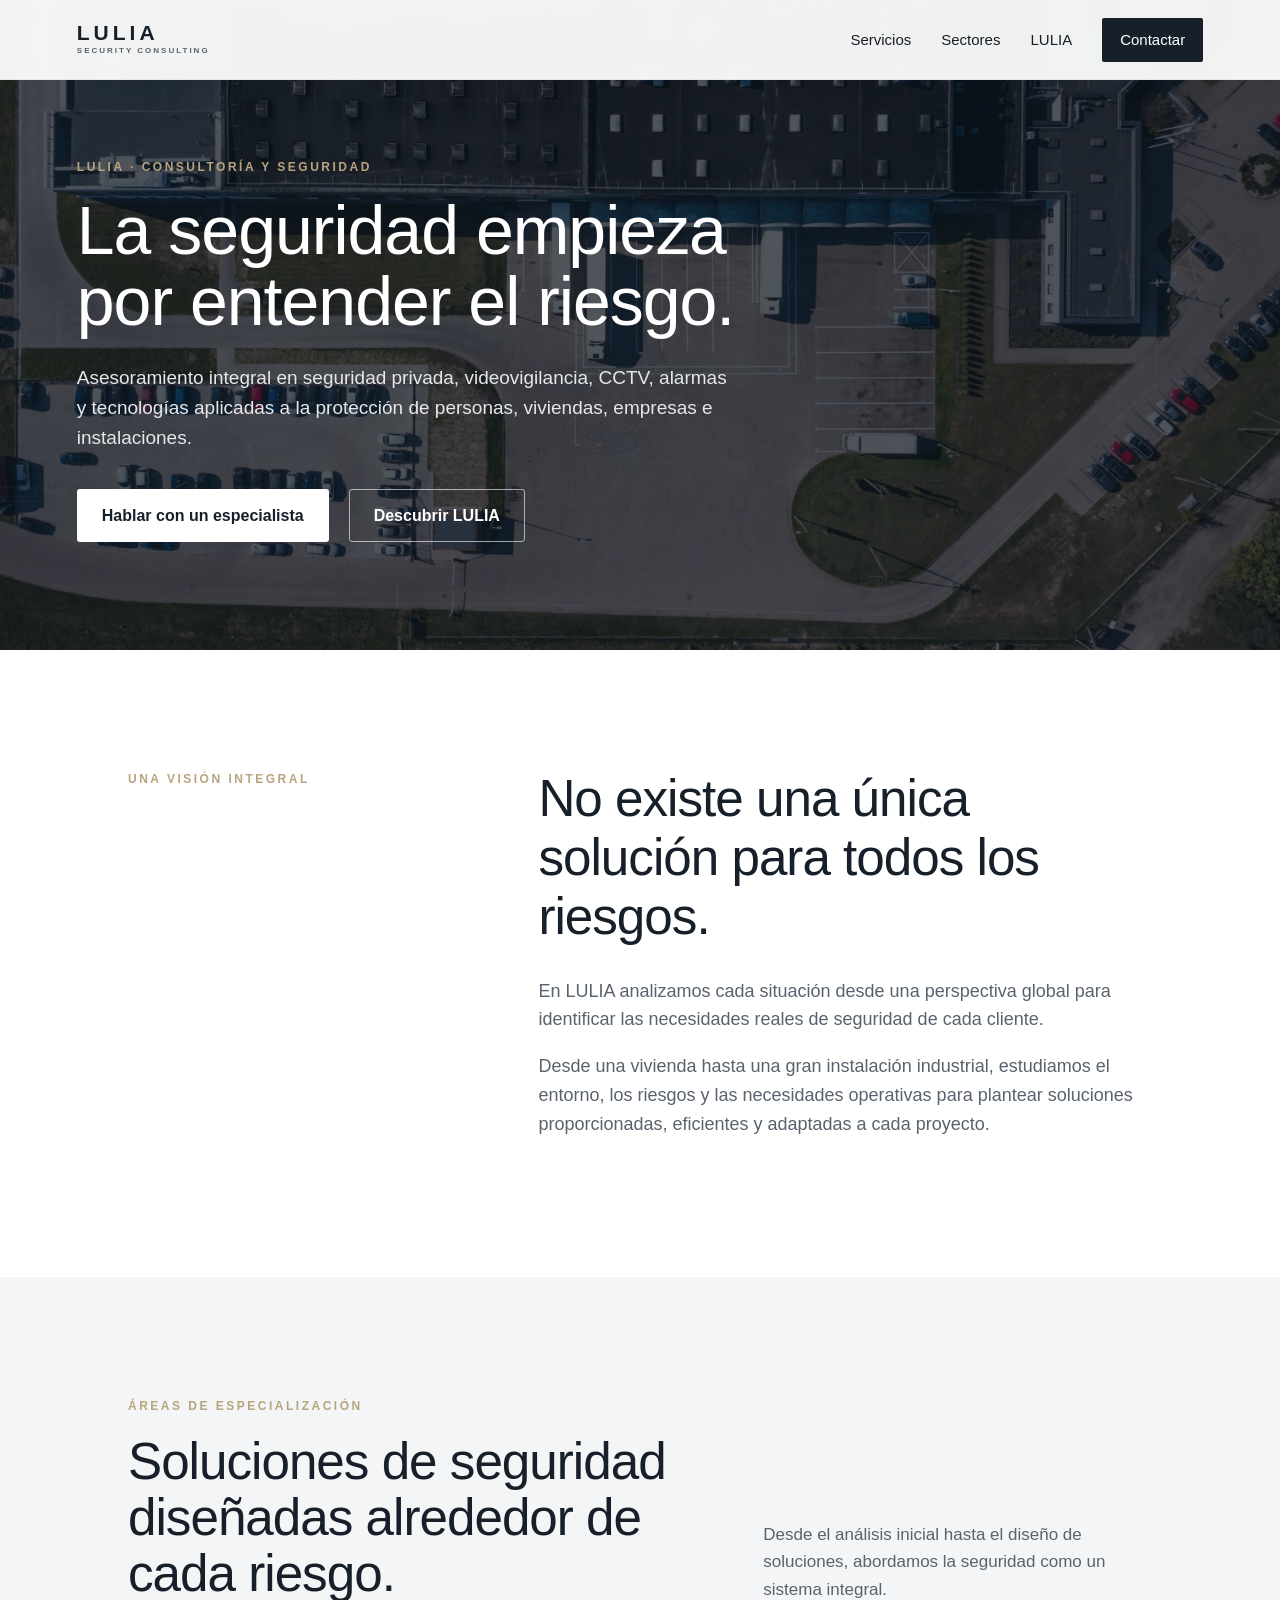
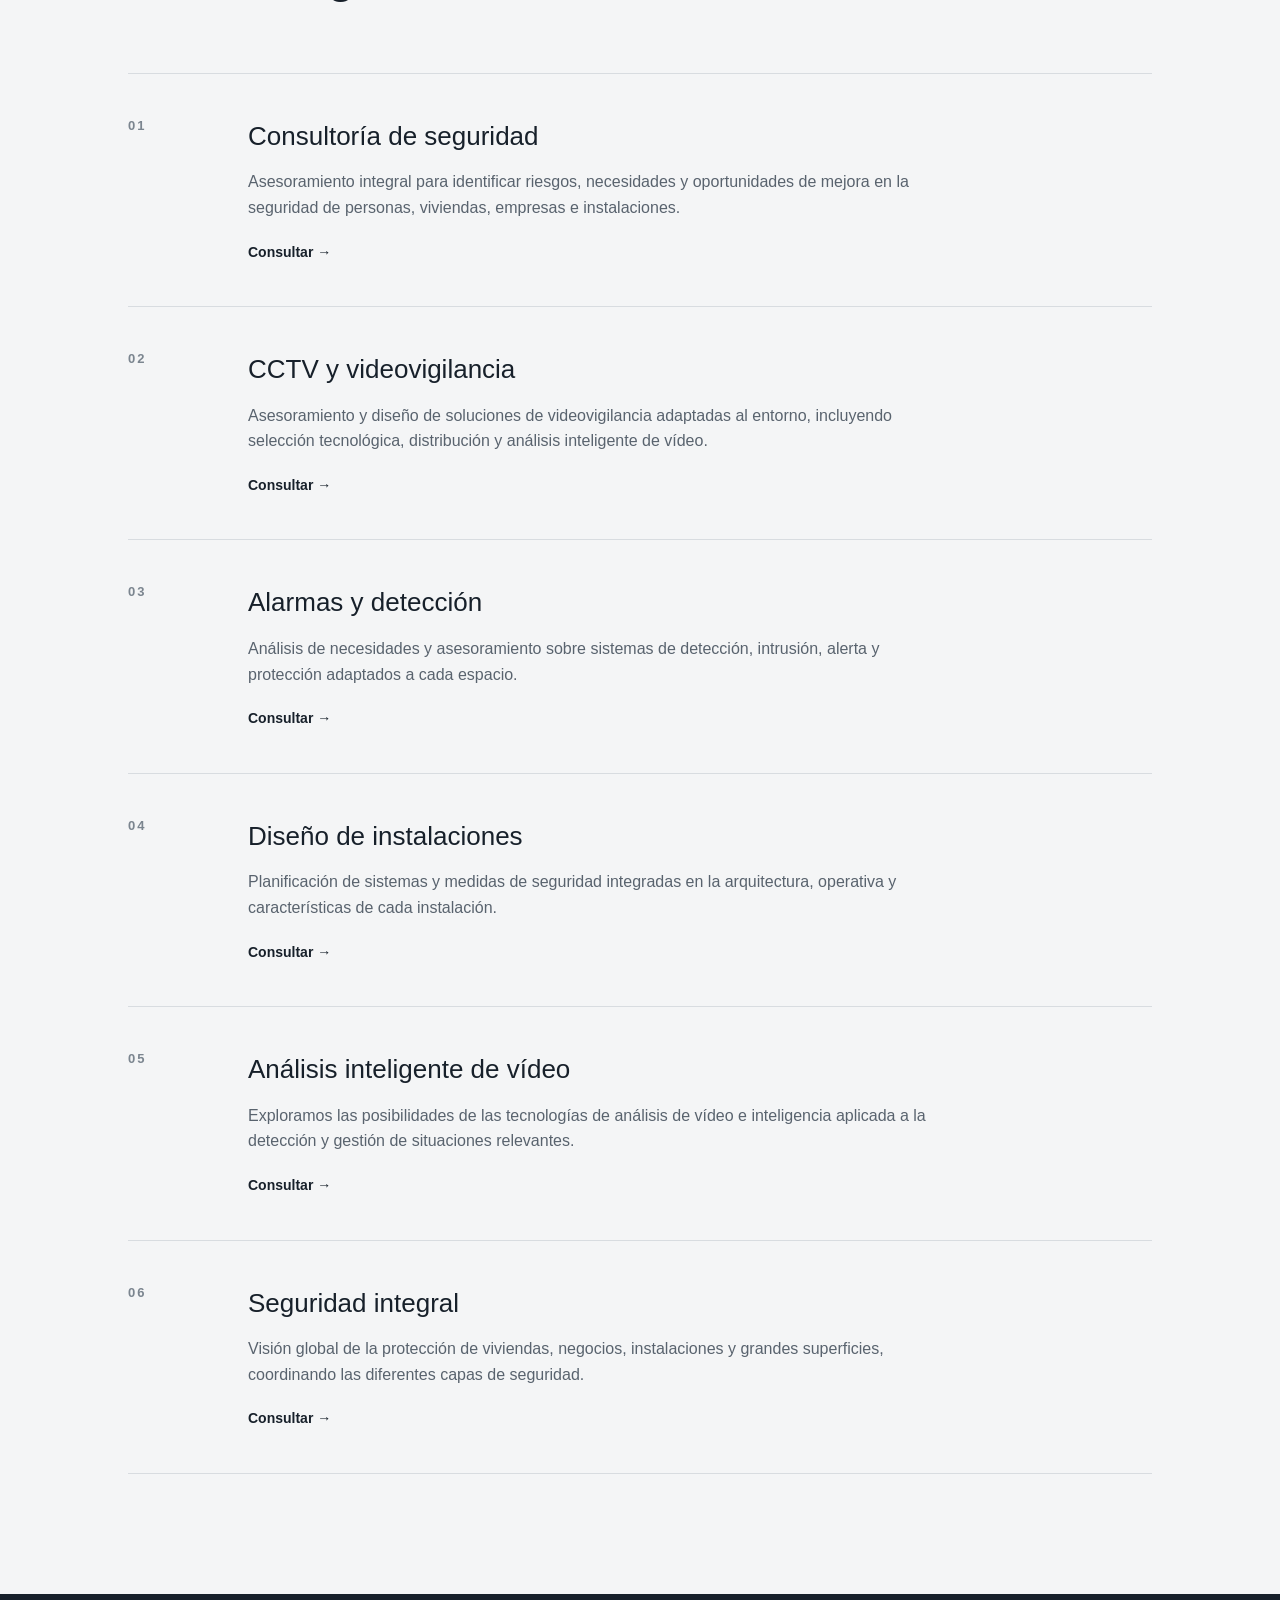
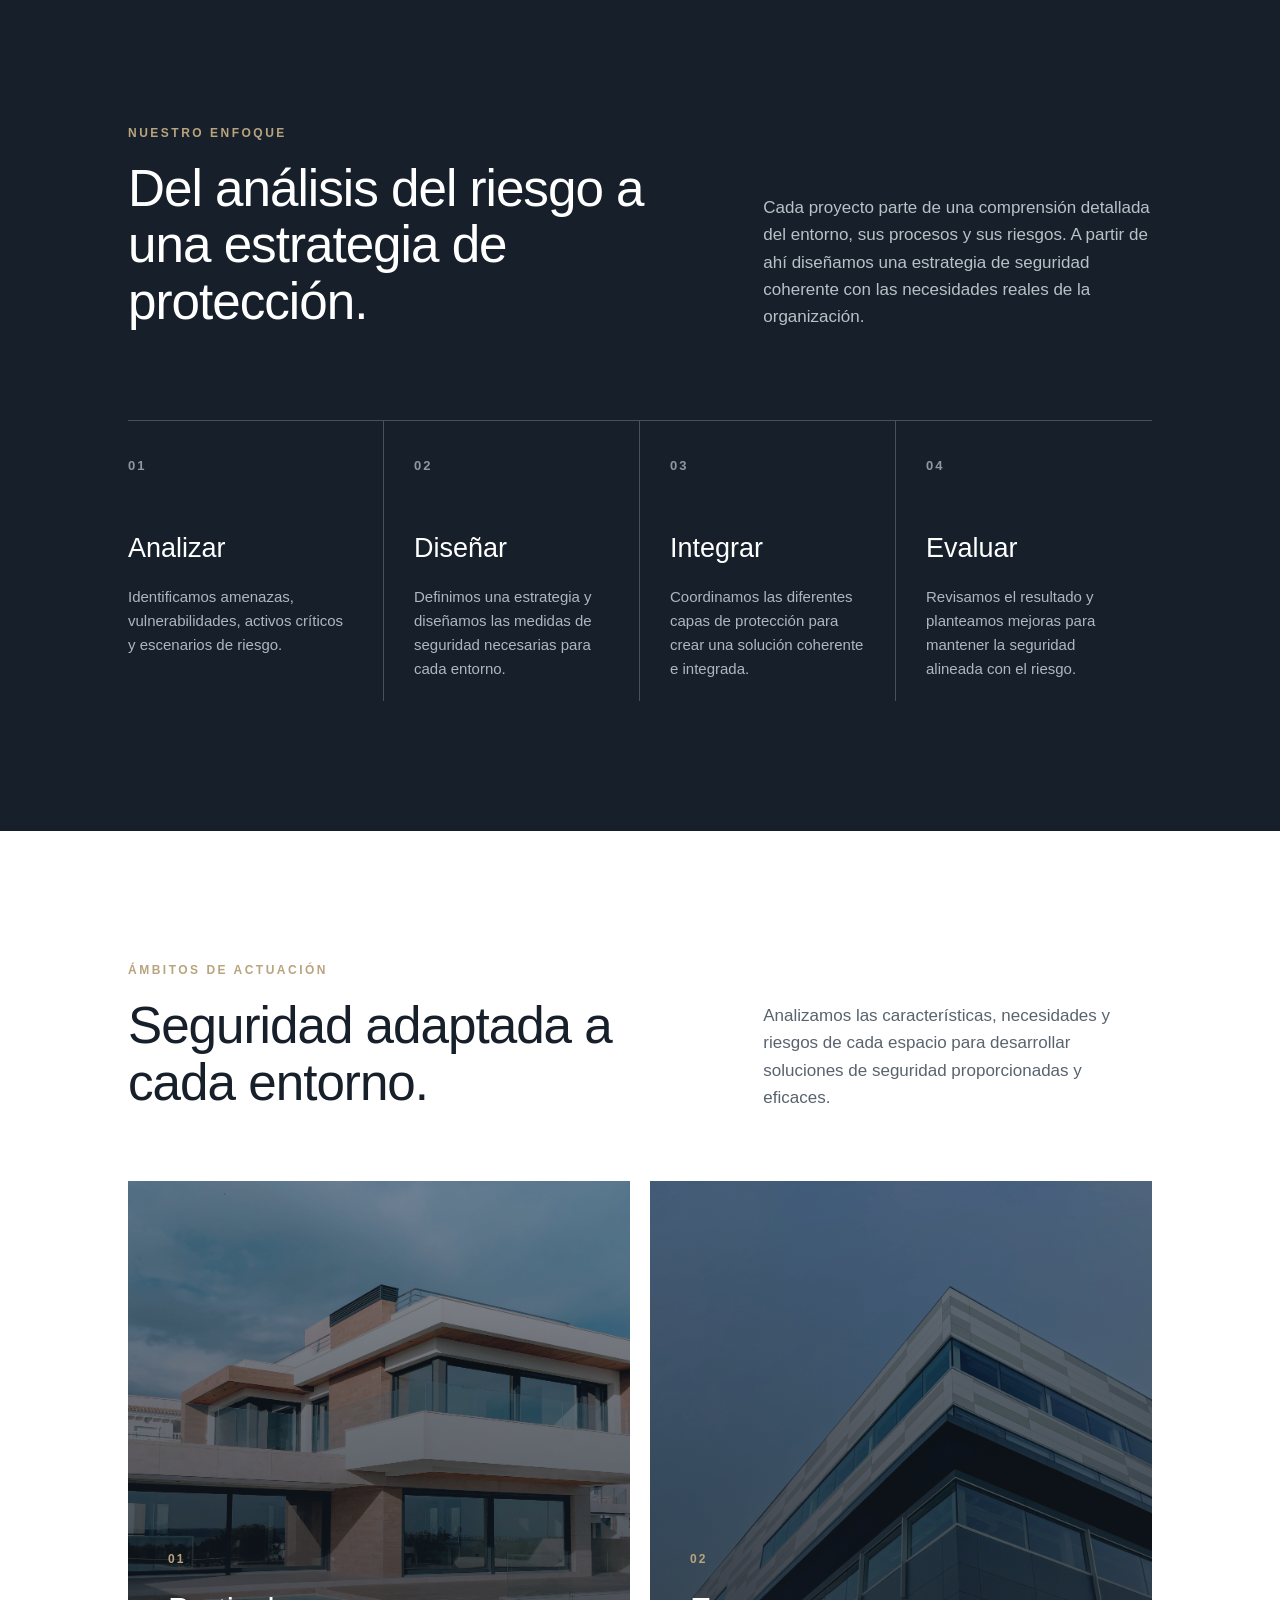
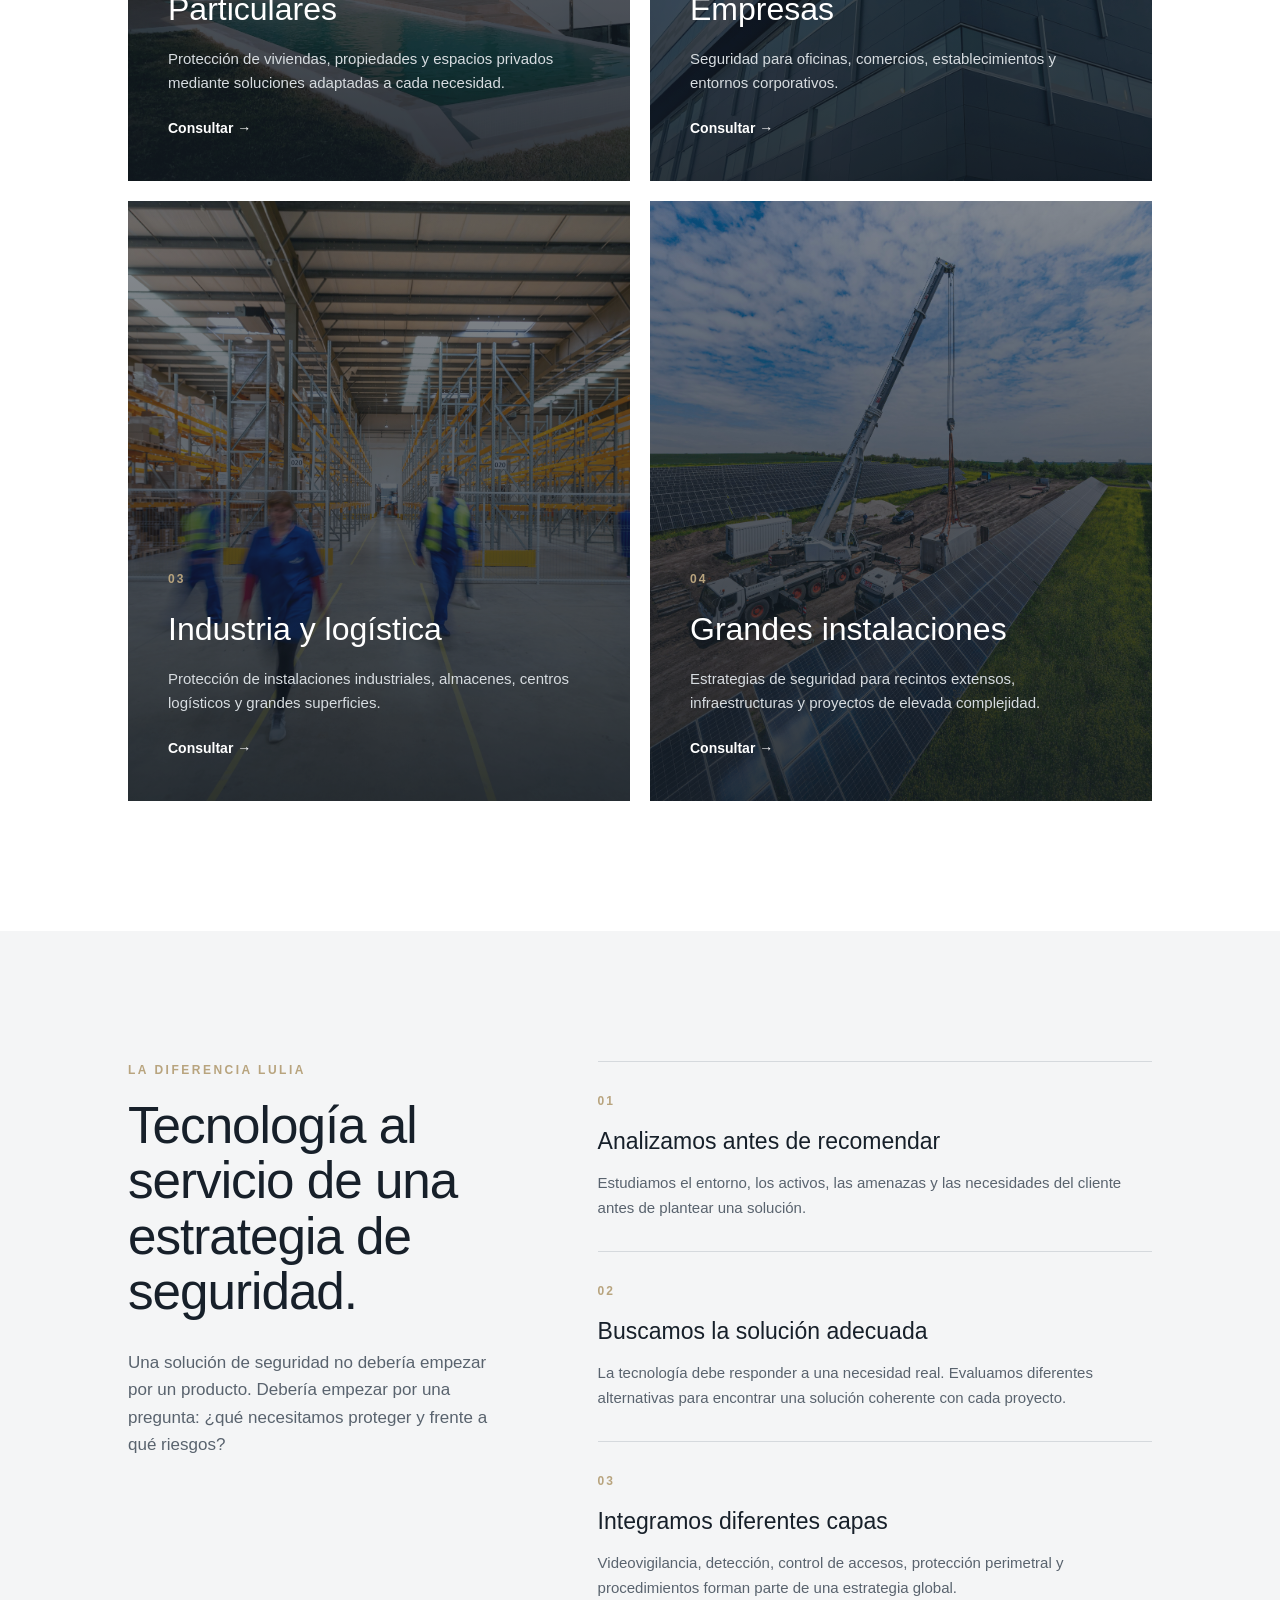
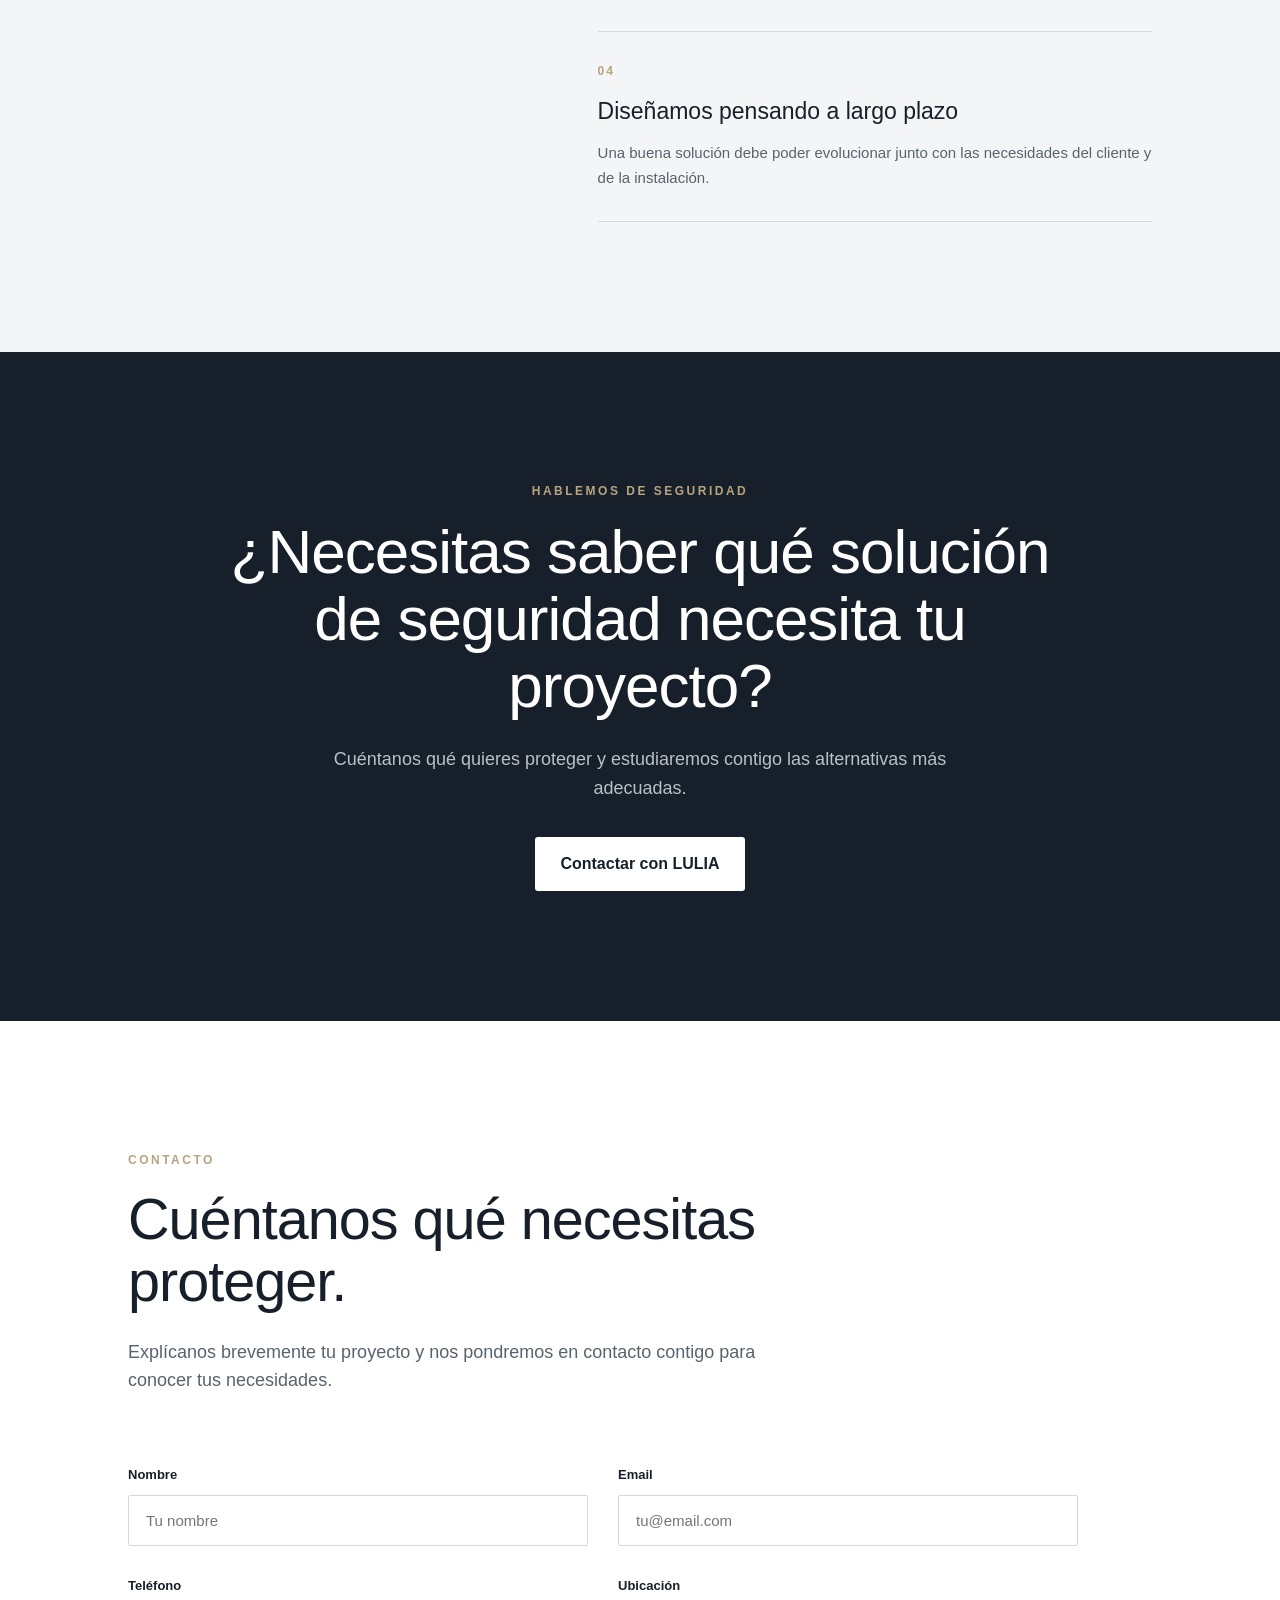
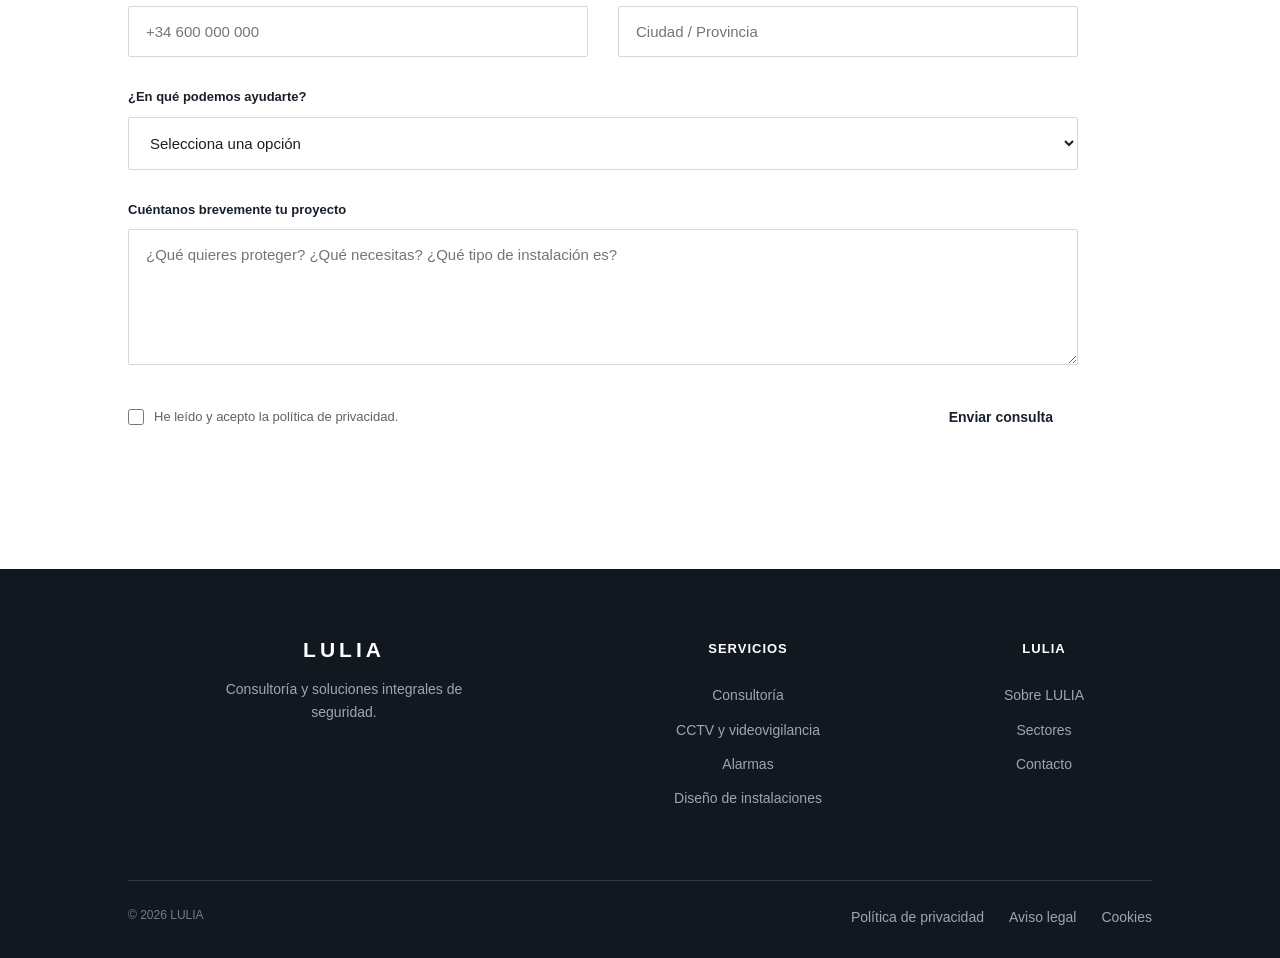
==== index.html @ 317f6140 "Optimizar SEO y añadir sitemap" ====
<!DOCTYPE html>
<html lang="es">
<head>

    <meta charset="UTF-8">

    <meta
        name="viewport"
        content="width=device-width, initial-scale=1.0"
    >

    <!-- SEO principal -->
    <title>LULIA | Consultoría de Seguridad Privada y CCTV</title>

    <meta
        name="description"
        content="LULIA ofrece consultoría de seguridad privada y diseño de soluciones de protección para particulares, empresas e instalaciones. CCTV, videovigilancia, alarmas, análisis inteligente de vídeo y seguridad integral."
    >

    <meta
        name="author"
        content="LULIA Security Consulting"
    >

    <meta
        name="robots"
        content="index, follow"
    >

    <meta
        name="language"
        content="Spanish"
    >

    <!-- Canonical -->
    <link
    rel="canonical"
    href="https://lulia-web.rubenefep.workers.dev/"
>

    <!-- Favicon -->
    <link
        rel="icon"
        type="image/png"
        href="images/favicon.png"
    >

    <!-- Open Graph -->
    <meta
        property="og:type"
        content="website"
    >

    <meta
        property="og:title"
        content="LULIA | Consultoría de Seguridad Privada"
    >

    <meta
        property="og:description"
        content="Consultoría y soluciones integrales de seguridad privada, CCTV, videovigilancia, alarmas y análisis inteligente de vídeo."
    >

    <meta
    property="og:url"
    content="https://lulia-web.rubenefep.workers.dev/"
>

    <meta
        property="og:site_name"
        content="LULIA Security Consulting"
    >

    <meta
        property="og:locale"
        content="es_ES"
    >

    <meta
        property="og:image"
        content="https://lulia-web.rubenefep.workers.dev/images/hero.jpg"
    >

    <!-- Twitter / X -->
    <meta
        name="twitter:card"
        content="summary_large_image"
    >

    <meta
        name="twitter:title"
        content="LULIA | Consultoría de Seguridad Privada"
    >

    <meta
        name="twitter:description"
        content="Consultoría y soluciones integrales de seguridad privada, CCTV, videovigilancia, alarmas y análisis inteligente de vídeo."
    >

    <meta
        name="twitter:image"
        content="https://lulia-web.rubenefep.workers.dev/images/hero.jpg"
    >

    <!-- Datos estructurados -->
    <script type="application/ld+json">
    {
        "@context": "https://schema.org",
        "@type": "ProfessionalService",
        "name": "LULIA Security Consulting",
        "url": "https://lulia.com/",
        "logo": "https://lulia-web.rubenefep.workers.dev/images/favicon.png",
        "image": "https://lulia-web.rubenefep.workers.dev/images/hero.jpg",
        "description": "Consultoría y soluciones integrales de seguridad privada, CCTV, videovigilancia, alarmas, análisis inteligente de vídeo y diseño de soluciones de seguridad.",
        "email": "info@lulia.com",
        "areaServed": "ES",
        "serviceType": [
            "Consultoría de seguridad",
            "CCTV y videovigilancia",
            "Alarmas y detección",
            "Diseño de instalaciones",
            "Análisis inteligente de vídeo",
            "Seguridad integral"
        ]
    }
    </script>

    <!-- CSS -->
    <link
        rel="stylesheet"
        href="styles.css"
    >

</head>

<body>

    <header>
        <div class="brand">

    <div class="logo">
        LULIA
    </div>

    <span>
        SECURITY CONSULTING
    </span>

</div>

        <button
    class="menu-toggle"
    aria-label="Abrir menú"
    aria-expanded="false"
    type="button"
>
    ☰
</button>


<nav class="main-nav">

    <a href="#servicios">
        Servicios
    </a>

    <a href="#sectores">
        Sectores
    </a>

    <a href="#empresa">
        LULIA
    </a>

    <a href="#contacto" class="nav-contact">
        Contactar
    </a>

</nav>
    </header>


    <main>

        <section class="hero">

    <div class="hero-content">

        <p class="eyebrow">
            LULIA · CONSULTORÍA Y SEGURIDAD
        </p>

        <h1>
            La seguridad empieza por entender el riesgo.
        </h1>

        <p class="hero-text">
            Asesoramiento integral en seguridad privada,
            videovigilancia, CCTV, alarmas y tecnologías
            aplicadas a la protección de personas, viviendas,
            empresas e instalaciones.
        </p>

        <div class="hero-buttons">

            <a href="#contacto" class="button">
                Hablar con un especialista
            </a>

            <a href="#servicios" class="button-secondary">
                Descubrir LULIA
            </a>

        </div>

    </div>

</section>
<section class="intro">

    <div class="intro-label">
        <p class="eyebrow">UNA VISIÓN INTEGRAL</p>
    </div>

    <div class="intro-content">

        <h2>
            No existe una única solución para todos los riesgos.
        </h2>

        <p>
            En LULIA analizamos cada situación desde una perspectiva
            global para identificar las necesidades reales de seguridad
            de cada cliente.
        </p>

        <p>
            Desde una vivienda hasta una gran instalación industrial,
            estudiamos el entorno, los riesgos y las necesidades
            operativas para plantear soluciones proporcionadas,
            eficientes y adaptadas a cada proyecto.
        </p>

    </div>

</section>


        <section id="servicios" class="services">

    <div class="section-heading">

        <div>
            <p class="eyebrow">ÁREAS DE ESPECIALIZACIÓN</p>

            <h2>
                Soluciones de seguridad diseñadas alrededor de cada riesgo.
            </h2>
        </div>

        <p class="section-description">
            Desde el análisis inicial hasta el diseño de soluciones,
            abordamos la seguridad como un sistema integral.
        </p>

    </div>


    <div class="services-list">

    <article class="service-card">

        <span class="service-number">01</span>

        <div>
            <h3>Consultoría de seguridad</h3>

            <p>
                Asesoramiento integral para identificar riesgos,
                necesidades y oportunidades de mejora en la
                seguridad de personas, viviendas, empresas
                e instalaciones.
            </p>

            <a href="#" class="service-link">
                Consultar →
            </a>
        </div>

    </article>


    <article class="service-card">

        <span class="service-number">02</span>

        <div>
            <h3>CCTV y videovigilancia</h3>

            <p>
                Asesoramiento y diseño de soluciones de
                videovigilancia adaptadas al entorno, incluyendo
                selección tecnológica, distribución y análisis
                inteligente de vídeo.
            </p>

            <a href="#" class="service-link">
                Consultar →
            </a>
        </div>

    </article>


    <article class="service-card">

        <span class="service-number">03</span>

        <div>
            <h3>Alarmas y detección</h3>

            <p>
                Análisis de necesidades y asesoramiento sobre
                sistemas de detección, intrusión, alerta y
                protección adaptados a cada espacio.
            </p>

            <a href="#" class="service-link">
                Consultar →
            </a>
        </div>

    </article>


    <article class="service-card">

        <span class="service-number">04</span>

        <div>
            <h3>Diseño de instalaciones</h3>

            <p>
                Planificación de sistemas y medidas de seguridad
                integradas en la arquitectura, operativa y
                características de cada instalación.
            </p>

            <a href="#" class="service-link">
                Consultar →
            </a>
        </div>

    </article>


    <article class="service-card">

        <span class="service-number">05</span>

        <div>
            <h3>Análisis inteligente de vídeo</h3>

            <p>
                Exploramos las posibilidades de las tecnologías
                de análisis de vídeo e inteligencia aplicada a
                la detección y gestión de situaciones relevantes.
            </p>

            <a href="#" class="service-link">
                Consultar →
            </a>
        </div>

    </article>


    <article class="service-card">

        <span class="service-number">06</span>

        <div>
            <h3>Seguridad integral</h3>

            <p>
                Visión global de la protección de viviendas,
                negocios, instalaciones y grandes superficies,
                coordinando las diferentes capas de seguridad.
            </p>

            <a href="#" class="service-link">
                Consultar →
            </a>
        </div>

    </article>

</div>
</section>
<section class="approach">

    <div class="approach-header">

        <div>
            <p class="eyebrow">NUESTRO ENFOQUE</p>

            <h2>
                Del análisis del riesgo
                a una estrategia de protección.
            </h2>
        </div>

        <p>
            Cada proyecto parte de una comprensión detallada
            del entorno, sus procesos y sus riesgos. A partir
            de ahí diseñamos una estrategia de seguridad
            coherente con las necesidades reales de la organización.
        </p>

    </div>


    <div class="approach-steps">

        <div class="approach-step">

            <span>01</span>

            <h3>Analizar</h3>

            <p>
                Identificamos amenazas, vulnerabilidades,
                activos críticos y escenarios de riesgo.
            </p>

        </div>


        <div class="approach-step">

            <span>02</span>

            <h3>Diseñar</h3>

            <p>
                Definimos una estrategia y diseñamos las
                medidas de seguridad necesarias para cada entorno.
            </p>

        </div>


        <div class="approach-step">

            <span>03</span>

            <h3>Integrar</h3>

            <p>
                Coordinamos las diferentes capas de protección
                para crear una solución coherente e integrada.
            </p>

        </div>


        <div class="approach-step">

            <span>04</span>

            <h3>Evaluar</h3>

            <p>
                Revisamos el resultado y planteamos mejoras
                para mantener la seguridad alineada con el riesgo.
            </p>

        </div>

    </div>

</section>
<section id="sectores" class="sectors">

    <div class="sectors-header">

        <div>
            <p class="eyebrow">ÁMBITOS DE ACTUACIÓN</p>

            <h2>
                Seguridad adaptada a cada entorno.
            </h2>
        </div>

        <p>
            Analizamos las características, necesidades y riesgos
            de cada espacio para desarrollar soluciones de seguridad
            proporcionadas y eficaces.
        </p>

    </div>


    <div class="sectors-grid">

        <article class="sector sector-large">

            <div class="sector-image sector-private"></div>

            <div class="sector-content">

                <span>01</span>

                <h3>Particulares</h3>

                <p>
                    Protección de viviendas, propiedades y espacios
                    privados mediante soluciones adaptadas a cada
                    necesidad.
                </p>

                <a href="#" class="sector-link">
                    Consultar →
                </a>

            </div>

        </article>


        <article class="sector">

            <div class="sector-image sector-business"></div>

            <div class="sector-content">

                <span>02</span>

                <h3>Empresas</h3>

                <p>
                    Seguridad para oficinas, comercios,
                    establecimientos y entornos corporativos.
                </p>

                <a href="#" class="sector-link">
                    Consultar →
                </a>

            </div>

        </article>


        <article class="sector">

            <div class="sector-image sector-industry"></div>

            <div class="sector-content">

                <span>03</span>

                <h3>Industria y logística</h3>

                <p>
                    Protección de instalaciones industriales,
                    almacenes, centros logísticos y grandes superficies.
                </p>

                <a href="#" class="sector-link">
                    Consultar →
                </a>

            </div>

        </article>


        <article class="sector sector-large">

            <div class="sector-image sector-complex"></div>

            <div class="sector-content">

                <span>04</span>

                <h3>Grandes instalaciones</h3>

                <p>
                    Estrategias de seguridad para recintos extensos,
                    infraestructuras y proyectos de elevada complejidad.
                </p>

                <a href="#" class="sector-link">
                    Consultar →
                </a>

            </div>

        </article>

    </div>

</section>
<section id="empresa" class="difference">

    <div class="difference-intro">

        <p class="eyebrow">LA DIFERENCIA LULIA</p>

        <h2>
            Tecnología al servicio
            de una estrategia de seguridad.
        </h2>

        <p>
            Una solución de seguridad no debería empezar por
            un producto. Debería empezar por una pregunta:
            ¿qué necesitamos proteger y frente a qué riesgos?
        </p>

    </div>


    <div class="principles">

        <article class="principle">

            <span>01</span>

            <h3>Analizamos antes de recomendar</h3>

            <p>
                Estudiamos el entorno, los activos, las amenazas
                y las necesidades del cliente antes de plantear
                una solución.
            </p>

        </article>


        <article class="principle">

            <span>02</span>

            <h3>Buscamos la solución adecuada</h3>

            <p>
                La tecnología debe responder a una necesidad real.
                Evaluamos diferentes alternativas para encontrar
                una solución coherente con cada proyecto.
            </p>

        </article>


        <article class="principle">

            <span>03</span>

            <h3>Integramos diferentes capas</h3>

            <p>
                Videovigilancia, detección, control de accesos,
                protección perimetral y procedimientos forman
                parte de una estrategia global.
            </p>

        </article>


        <article class="principle">

            <span>04</span>

            <h3>Diseñamos pensando a largo plazo</h3>

            <p>
                Una buena solución debe poder evolucionar junto
                con las necesidades del cliente y de la instalación.
            </p>

        </article>

    </div>

</section>
<section class="cta">

    <div class="cta-content">

        <p class="eyebrow">HABLEMOS DE SEGURIDAD</p>

        <h2>
            ¿Necesitas saber qué solución
            de seguridad necesita tu proyecto?
        </h2>

        <p>
            Cuéntanos qué quieres proteger y estudiaremos
            contigo las alternativas más adecuadas.
        </p>

        <a href="#contacto" class="button">
            Contactar con LULIA
        </a>

    </div>

</section>
<section id="contacto" class="contact">

    <div class="contact-header">

        <p class="eyebrow">CONTACTO</p>

        <h2>
            Cuéntanos qué necesitas proteger.
        </h2>

        <p>
            Explícanos brevemente tu proyecto y nos pondremos
            en contacto contigo para conocer tus necesidades.
        </p>

    </div>


    <form class="contact-form" id="contact-form">

        <div class="form-row">

            <div class="form-group">

                <label for="name">
                    Nombre
                </label>

                <input
                    type="text"
                    id="name"
                    name="name"
                    placeholder="Tu nombre"
                    required
                >

            </div>


            <div class="form-group">

                <label for="email">
                    Email
                </label>

                <input
                    type="email"
                    id="email"
                    name="email"
                    placeholder="tu@email.com"
                    required
                >

            </div>

        </div>


        <div class="form-row">

            <div class="form-group">

                <label for="phone">
                    Teléfono
                </label>

                <input
                    type="tel"
                    id="phone"
                    name="phone"
                    placeholder="+34 600 000 000"
                >

            </div>


            <div class="form-group">

                <label for="location">
                    Ubicación
                </label>

                <input
                    type="text"
                    id="location"
                    name="location"
                    placeholder="Ciudad / Provincia"
                >

            </div>

        </div>


        <div class="form-group">

            <label for="service">
                ¿En qué podemos ayudarte?
            </label>

            <select id="service" name="service">

                <option value="">
                    Selecciona una opción
                </option>

                <option value="consultoria">
                    Consultoría de seguridad
                </option>

                <option value="cctv">
                    CCTV / Videovigilancia
                </option>

                <option value="alarmas">
                    Alarmas y detección
                </option>

                <option value="diseno">
                    Diseño de instalaciones
                </option>

                <option value="video">
                    Análisis inteligente de vídeo
                </option>

                <option value="integral">
                    Seguridad integral
                </option>

                <option value="otro">
                    Otro
                </option>

            </select>

        </div>


        <div class="form-group">

            <label for="project">
                Cuéntanos brevemente tu proyecto
            </label>

            <textarea
                id="project"
                name="project"
                rows="6"
                placeholder="¿Qué quieres proteger? ¿Qué necesitas? ¿Qué tipo de instalación es?"
                required
            ></textarea>

        </div>


        <div class="form-bottom">

            <label class="privacy">

                <input
                    type="checkbox"
                    required
                >

                <span>
                    He leído y acepto la política de privacidad.
                </span>

            </label>


            <button type="submit" class="button">
                Enviar consulta
            </button>
            <div class="form-success" id="form-success">

    <div class="form-success-icon">
        ✓
    </div>

    <div>
        <strong>Consulta preparada correctamente</strong>

        <p>
            Se abrirá tu aplicación de correo para completar el envío
            de la consulta a LULIA.
        </p>
    </div>

</div>

        </div>

    </form>

</section>

    </main>


    <footer class="footer">

    <div class="footer-main">

        <div class="footer-brand">

            <div class="logo">
                LULIA
            </div>

            <p>
                Consultoría y soluciones integrales
                de seguridad.
            </p>

        </div>


        <div class="footer-column">

            <h4>Servicios</h4>

            <a href="#servicios">
                Consultoría
            </a>

            <a href="#servicios">
                CCTV y videovigilancia
            </a>

            <a href="#servicios">
                Alarmas
            </a>

            <a href="#servicios">
                Diseño de instalaciones
            </a>

        </div>


        <div class="footer-column">

            <h4>LULIA</h4>

            <a href="#empresa">
                Sobre LULIA
            </a>

            <a href="#sectores">
                Sectores
            </a>

            <a href="#contacto">
                Contacto
            </a>

        </div>

    </div>


    <div class="footer-bottom">

        <span>
            © 2026 LULIA
        </span>

        <div>

            <a href="#">
                Política de privacidad
            </a>

            <a href="#">
                Aviso legal
            </a>

            <a href="#">
                Cookies
            </a>

        </div>

    </div>

</footer>


    <script src="script.js"></script>

</body>
</html>
---- styles.css ----
/* =========================================================
   LULIA — ESTILOS PRINCIPALES
   ========================================================= */

html {
    scroll-behavior: smooth;
}

:root {
    --dark: #17202A;
    --light: #F4F5F6;
    --text: #59636E;
    --white: #FFFFFF;
    --accent: #B8A47E;
    --border: #D8DCE0;
}

* {
    margin: 0;
    padding: 0;
    box-sizing: border-box;
}

html,
body {
    width: 100%;
    max-width: 100%;
    overflow-x: hidden;
}

body {
    font-family: "Helvetica Neue", Helvetica, Arial, sans-serif;
    color: var(--dark);
    background: var(--light);
    line-height: 1.6;
}


/* =========================================================
   HEADER
   ========================================================= */

header {
    position: fixed;

    top: 0;
    left: 0;
    right: 0;

    z-index: 1000;

    min-height: 80px;

    padding: 0 6%;

    display: flex;
    align-items: center;
    justify-content: space-between;

    background: rgba(255, 255, 255, 0.94);

    border-bottom: 1px solid #E5E7E9;

    backdrop-filter: blur(12px);
    -webkit-backdrop-filter: blur(12px);
}

.brand {
    display: flex;
    flex-direction: column;
    gap: 2px;
}

.logo {
    font-size: 21px;
    font-weight: 700;
    letter-spacing: 4px;
    line-height: 1;
}

.brand span {
    font-size: 8px;
    font-weight: 600;
    letter-spacing: 2px;
    color: var(--text);
}

nav {
    display: flex;
    align-items: center;
    gap: 30px;
}

nav a {
    color: var(--dark);
    text-decoration: none;
    font-size: 15px;
    transition: color 0.2s ease;
}

nav a:hover {
    color: var(--text);
}

.nav-contact {
    padding: 10px 18px;

    background: var(--dark);
    color: white !important;

    border-radius: 2px;
}

.nav-contact:hover {
    background: var(--accent);
    color: white !important;
}

.menu-toggle {
    display: none;

    border: none;
    background: transparent;

    font-size: 26px;

    cursor: pointer;

    color: var(--dark);
}


/* =========================================================
   HERO
   ========================================================= */

.hero {
    min-height: 650px;

    padding: 150px 6% 100px;

    display: flex;
    align-items: center;

    background:
        linear-gradient(
            rgba(10, 18, 25, 0.72),
            rgba(10, 18, 25, 0.72)
        ),
        url("images/hero.jpg");

    background-size: cover;
    background-position: center;

    color: white;
}

.hero-content {
    max-width: 750px;
}

.eyebrow {
    margin-bottom: 18px;

    font-size: 12px;
    font-weight: 700;

    letter-spacing: 2.5px;

    color: var(--accent);
}

.hero h1 {
    margin-bottom: 25px;

    font-size: clamp(42px, 5.5vw, 68px);

    line-height: 1.05;

    font-weight: 500;

    letter-spacing: -1px;
}

.hero-text {
    max-width: 650px;

    margin-bottom: 35px;

    font-size: 19px;

    color: #E5E7E9;
}

.hero-buttons {
    display: flex;
    align-items: center;
    gap: 20px;
    flex-wrap: wrap;
}

.button {
    display: inline-block;

    padding: 14px 25px;

    background: white;
    color: var(--dark);

    text-decoration: none;

    font-weight: 700;

    border-radius: 3px;

    transition:
        background 0.2s ease,
        transform 0.2s ease;
}

.button:hover {
    background: #E5E7E9;
    transform: translateY(-1px);
}

.button-secondary {
    display: inline-block;

    padding: 13px 24px;

    color: white;

    border: 1px solid rgba(255, 255, 255, 0.6);

    text-decoration: none;

    font-weight: 600;

    border-radius: 3px;

    transition:
        background 0.2s ease,
        border-color 0.2s ease;
}

.button-secondary:hover {
    background: rgba(255, 255, 255, 0.1);
    border-color: white;
}


/* =========================================================
   INTRO
   ========================================================= */

.intro {
    display: grid;

    grid-template-columns: 0.7fr 1.3fr;

    gap: 80px;

    padding: 120px 10%;

    background: #FFFFFF;
}

.intro-content {
    max-width: 850px;
}

.intro-content h2 {
    margin-bottom: 30px;

    font-size: clamp(34px, 4vw, 52px);

    line-height: 1.15;

    font-weight: 500;

    letter-spacing: -1px;
}

.intro-content p {
    max-width: 750px;

    margin-bottom: 18px;

    color: var(--text);

    font-size: 18px;
}


/* =========================================================
   SERVICIOS
   ========================================================= */

.services {
    padding: 120px 10%;

    background: var(--light);
}

.section-heading {
    display: grid;

    grid-template-columns: 1fr 0.7fr;

    gap: 80px;

    align-items: end;

    margin-bottom: 70px;
}

.section-heading h2 {
    max-width: 700px;

    font-size: clamp(36px, 4vw, 54px);

    line-height: 1.1;

    font-weight: 500;

    letter-spacing: -1px;
}

.section-description {
    max-width: 450px;

    color: var(--text);

    font-size: 17px;
}

.services-list {
    border-top: 1px solid var(--border);
}

.service-card {
    min-height: 230px;

    display: grid;

    grid-template-columns: 80px 1fr;

    gap: 40px;

    padding: 42px 0;

    border-bottom: 1px solid var(--border);

    transition: padding-left 0.3s ease;
}

.service-card:hover {
    padding-left: 15px;
}

.service-number {
    font-size: 13px;

    font-weight: 700;

    letter-spacing: 2px;

    color: #7B858F;
}

.service-card h3 {
    margin-bottom: 12px;

    font-size: 26px;

    font-weight: 500;
}

.service-card p {
    max-width: 700px;

    margin-bottom: 18px;

    color: var(--text);

    font-size: 16px;
}

.service-link {
    color: var(--dark);

    text-decoration: none;

    font-size: 14px;

    font-weight: 700;
}

.service-link:hover {
    text-decoration: underline;
}


/* =========================================================
   ENFOQUE / METODOLOGÍA
   ========================================================= */

.approach {
    padding: 130px 10%;

    background: var(--dark);

    color: white;
}

.approach-header {
    display: grid;

    grid-template-columns: 1fr 0.7fr;

    gap: 80px;

    align-items: end;

    margin-bottom: 90px;
}

.approach-header h2 {
    max-width: 750px;

    font-size: clamp(36px, 4vw, 55px);

    line-height: 1.1;

    font-weight: 500;

    letter-spacing: -1px;
}

.approach-header > p {
    max-width: 450px;

    color: #B9C0C7;

    font-size: 17px;
}

.approach-steps {
    display: grid;

    grid-template-columns: repeat(4, 1fr);

    border-top: 1px solid #46515C;
}

.approach-step {
    padding: 35px 30px 20px 0;

    border-right: 1px solid #46515C;
}

.approach-step:not(:first-child) {
    padding-left: 30px;
}

.approach-step:last-child {
    border-right: none;
}

.approach-step span {
    display: block;

    margin-bottom: 50px;

    color: #8D98A3;

    font-size: 13px;

    font-weight: 700;

    letter-spacing: 2px;
}

.approach-step h3 {
    margin-bottom: 15px;

    font-size: 27px;

    font-weight: 500;
}

.approach-step p {
    color: #AEB7BF;

    font-size: 15px;
}


/* =========================================================
   SECTORES
   ========================================================= */

.sectors {
    padding: 130px 10%;

    background: #FFFFFF;
}

.sectors-header {
    display: grid;

    grid-template-columns: 1fr 0.7fr;

    gap: 80px;

    align-items: end;

    margin-bottom: 70px;
}

.sectors-header h2 {
    max-width: 700px;

    font-size: clamp(36px, 4vw, 54px);

    line-height: 1.1;

    font-weight: 500;

    letter-spacing: -1px;
}

.sectors-header > p {
    max-width: 450px;

    color: var(--text);

    font-size: 17px;
}

.sectors-grid {
    display: grid;

    grid-template-columns: 1fr 1fr;

    gap: 20px;
}

.sector {
    position: relative;

    min-height: 500px;

    overflow: hidden;

    background: var(--dark);

    color: white;
}

.sector-large {
    min-height: 600px;
}

.sector-image {
    position: absolute;

    inset: 0;

    background-size: cover;

    background-position: center;

    opacity: 0.65;

    transition:
        transform 0.6s ease,
        opacity 0.6s ease;
}

.sector:hover .sector-image {
    transform: scale(1.05);

    opacity: 0.8;
}

.sector-private {
    background-image:
        linear-gradient(
            rgba(15, 22, 28, 0.2),
            rgba(15, 22, 28, 0.8)
        ),
        url("images/private.jpg");
}

.sector-business {
    background-image:
        linear-gradient(
            rgba(15, 22, 28, 0.2),
            rgba(15, 22, 28, 0.8)
        ),
        url("images/business.jpg");
}

.sector-industry {
    background-image:
        linear-gradient(
            rgba(15, 22, 28, 0.2),
            rgba(15, 22, 28, 0.8)
        ),
        url("images/industry.jpg");
}

.sector-complex {
    background-image:
        linear-gradient(
            rgba(15, 22, 28, 0.2),
            rgba(15, 22, 28, 0.8)
        ),
        url("images/complex.jpg");
}

.sector-content {
    position: absolute;

    left: 40px;
    right: 40px;
    bottom: 40px;

    z-index: 2;
}

.sector-content span {
    display: block;

    margin-bottom: 15px;

    color: var(--accent);

    font-size: 12px;

    font-weight: 700;

    letter-spacing: 2px;
}

.sector-content h3 {
    margin-bottom: 12px;

    font-size: 32px;

    font-weight: 500;
}

.sector-content p {
    max-width: 550px;

    margin-bottom: 20px;

    color: #D7DCE0;

    font-size: 15px;
}

.sector-link {
    color: white;

    text-decoration: none;

    font-size: 14px;

    font-weight: 700;
}

.sector-link:hover {
    color: var(--accent);
}


/* =========================================================
   DIFERENCIA LULIA
   ========================================================= */

.difference {
    display: grid;

    grid-template-columns: 0.8fr 1.2fr;

    gap: 100px;

    padding: 130px 10%;

    background: var(--light);
}

.difference-intro {
    max-width: 550px;
}

.difference-intro h2 {
    margin-bottom: 30px;

    font-size: clamp(38px, 4vw, 56px);

    line-height: 1.08;

    font-weight: 500;

    letter-spacing: -1px;
}

.difference-intro > p:last-child {
    color: var(--text);

    font-size: 17px;
}

.principles {
    border-top: 1px solid #D5D9DD;
}

.principle {
    display: block;

    padding: 30px 0;

    border-bottom: 1px solid #D5D9DD;
}

.principle span {
    display: block;

    margin-bottom: 12px;

    color: var(--accent);

    font-size: 12px;

    font-weight: 700;

    letter-spacing: 2px;
}

.principle h3 {
    margin-bottom: 10px;

    font-size: 23px;

    font-weight: 500;
}

.principle p {
    max-width: 650px;

    margin: 0;

    color: var(--text);

    font-size: 15px;

    line-height: 1.7;
}


/* =========================================================
   CTA
   ========================================================= */

.cta {
    padding: 130px 10%;

    background: var(--dark);

    color: white;

    text-align: center;
}

.cta-content {
    max-width: 850px;

    margin: 0 auto;
}

.cta h2 {
    margin-bottom: 25px;

    font-size: clamp(38px, 5vw, 62px);

    line-height: 1.08;

    font-weight: 500;

    letter-spacing: -1px;
}

.cta-content > p:not(.eyebrow) {
    max-width: 650px;

    margin: 0 auto 35px;

    color: #B9C0C7;

    font-size: 18px;
}


/* =========================================================
   CONTACTO
   ========================================================= */

.contact {
    padding: 130px 10%;

    background: #FFFFFF;
}

.contact-header {
    max-width: 800px;

    margin-bottom: 70px;
}

.contact-header h2 {
    margin-bottom: 25px;

    font-size: clamp(38px, 4.5vw, 58px);

    line-height: 1.08;

    font-weight: 500;

    letter-spacing: -1px;
}

.contact-header > p:not(.eyebrow) {
    max-width: 650px;

    color: var(--text);

    font-size: 18px;
}

.contact-form {
    width: 100%;
    max-width: 950px;
}

.form-row {
    display: grid;

    grid-template-columns: 1fr 1fr;

    gap: 30px;
}

.form-group {
    display: flex;

    flex-direction: column;

    margin-bottom: 30px;

    min-width: 0;
}

.form-group label {
    margin-bottom: 9px;

    color: var(--dark);

    font-size: 13px;

    font-weight: 700;
}

.form-group input,
.form-group select,
.form-group textarea {
    width: 100%;
    max-width: 100%;

    padding: 16px 17px;

    border: 1px solid #D5D9DD;

    border-radius: 2px;

    background: #FFFFFF;

    color: var(--dark);

    font-family: inherit;

    font-size: 15px;

    outline: none;

    transition: border-color 0.2s ease;
}

.form-group input:focus,
.form-group select:focus,
.form-group textarea:focus {
    border-color: var(--dark);
}

.form-group textarea {
    resize: vertical;
}

.form-bottom {
    display: flex;

    align-items: center;

    justify-content: space-between;

    gap: 30px;

    margin-top: 10px;
}

.privacy {
    display: flex;

    align-items: center;

    gap: 10px;

    color: var(--text);

    font-size: 13px;
}

.privacy input {
    width: 16px;
    height: 16px;
}

.contact .button {
    border: none;

    cursor: pointer;

    font-family: inherit;

    font-size: 14px;
}


/* =========================================================
   ANIMACIONES
   ========================================================= */

.reveal {
    opacity: 0;

    transform: translateY(25px);

    transition:
        opacity 0.7s ease,
        transform 0.7s ease;
}

.reveal.visible {
    opacity: 1;

    transform: translateY(0);
}


/* =========================================================
   FOOTER
   ========================================================= */

.footer {
    padding: 70px 10% 30px;

    background: #111820;

    color: white;
}

.footer-main {
    display: grid;

    grid-template-columns: 2fr 1fr 1fr;

    gap: 80px;

    padding-bottom: 70px;
}

.footer-brand p {
    max-width: 300px;

    margin-top: 18px;

    color: #9DA6AE;

    font-size: 14px;

    line-height: 1.6;
}

.footer-column {
    display: flex;

    flex-direction: column;

    gap: 12px;
}

.footer-column h4 {
    margin-bottom: 12px;

    font-size: 13px;

    letter-spacing: 1px;

    text-transform: uppercase;
}

.footer-column a,
.footer-bottom a {
    color: #9DA6AE;

    text-decoration: none;

    font-size: 14px;
}

.footer-column a:hover,
.footer-bottom a:hover {
    color: white;
}

.footer-bottom {
    display: flex;

    justify-content: space-between;

    gap: 30px;

    padding-top: 25px;

    border-top: 1px solid #303941;

    color: #737D86;

    font-size: 12px;
}

.footer-bottom div {
    display: flex;

    gap: 25px;
}


/* =========================================================
   FOOTER SIMPLE
   ========================================================= */

footer {
    padding: 30px 6%;

    background: var(--dark);

    color: white;

    text-align: center;
}


/* =========================================================
   MÓVIL
   ========================================================= */

@media (max-width: 700px) {

    /* HEADER */

    header {
        min-height: 80px;

        padding: 0 6%;
    }

    .menu-toggle {
        display: block;
    }

    nav {
        position: absolute;

        top: 80px;
        left: 0;
        right: 0;

        display: none;

        flex-direction: column;

        align-items: stretch;

        gap: 0;

        padding: 15px 6% 25px;

        background: white;

        border-bottom: 1px solid #E5E7E9;
    }

    nav.open {
        display: flex;
    }

    nav a {
        padding: 15px 0;

        border-bottom: 1px solid #EEEEEE;
    }

    .nav-contact {
        margin-top: 10px;

        padding: 12px 15px;

        text-align: center;

        border-bottom: none;
    }


    /* HERO */

    .hero {
        min-height: 650px;

        padding: 130px 6% 80px;

        background-position: center;
    }

    .hero-content {
        max-width: 100%;
    }

    .hero h1 {
        font-size: clamp(38px, 11vw, 52px);

        letter-spacing: -0.5px;
    }

    .hero-text {
        max-width: 100%;

        font-size: 17px;
    }

    .hero-buttons {
        flex-direction: column;

        align-items: stretch;

        gap: 12px;
    }

    .hero-buttons .button,
    .hero-buttons .button-secondary {
        width: 100%;

        text-align: center;
    }


    /* INTRO */

    .intro {
        grid-template-columns: 1fr;

        gap: 30px;

        padding: 80px 6%;
    }

    .intro-content {
        max-width: 100%;
    }

    .intro-content h2 {
        font-size: 34px;
    }

    .intro-content p {
        max-width: 100%;

        font-size: 17px;
    }


    /* SERVICIOS */

    .services {
        padding: 80px 6%;
    }

    .section-heading {
        grid-template-columns: 1fr;

        gap: 25px;

        margin-bottom: 50px;
    }

    .section-heading h2 {
        font-size: 36px;
    }

    .section-description {
        max-width: 100%;

        font-size: 16px;
    }

    .service-card {
        min-height: auto;

        grid-template-columns: 45px 1fr;

        gap: 20px;

        padding: 30px 0;
    }

    .service-card:hover {
        padding-left: 0;
    }

    .service-card h3 {
        font-size: 22px;
    }

    .service-card p {
        font-size: 15px;
    }


    /* METODOLOGÍA */

    .approach {
        padding: 90px 6%;
    }

    .approach-header {
        grid-template-columns: 1fr;

        gap: 30px;

        margin-bottom: 60px;
    }

    .approach-header h2 {
        max-width: 100%;

        font-size: 36px;
    }

    .approach-header > p {
        max-width: 100%;

        font-size: 16px;
    }

    .approach-steps {
        grid-template-columns: 1fr;
    }

    .approach-step {
        padding: 30px 0;

        border-right: none;

        border-bottom: 1px solid #46515C;
    }

    .approach-step:not(:first-child) {
        padding-left: 0;
    }

    .approach-step:last-child {
        border-bottom: none;
    }

    .approach-step span {
        margin-bottom: 20px;
    }

    .approach-step h3 {
        font-size: 24px;
    }


    /* SECTORES */

    .sectors {
        padding: 80px 6%;
    }

    .sectors-header {
        grid-template-columns: 1fr;

        gap: 25px;

        margin-bottom: 50px;
    }

    .sectors-header h2 {
        max-width: 100%;

        font-size: 36px;
    }

    .sectors-header > p {
        max-width: 100%;

        font-size: 16px;
    }

    .sectors-grid {
        grid-template-columns: 1fr;

        gap: 20px;

        width: 100%;
    }

    .sector {
        width: 100%;

        min-height: 450px;
    }

    .sector-large {
        min-height: 450px;
    }

    .sector-content {
        left: 25px;
        right: 25px;
        bottom: 25px;
    }

    .sector-content h3 {
        font-size: 28px;
    }

    .sector-content p {
        font-size: 14px;
    }


    /* DIFERENCIA */

    .difference {
        grid-template-columns: 1fr;

        gap: 50px;

        padding: 80px 6%;
    }

    .difference-intro {
        max-width: 100%;
    }

    .difference-intro h2 {
        font-size: 38px;
    }

    .principle {
        padding: 30px 0;
    }


    /* CTA */

    .cta {
        padding: 90px 6%;
    }

    .cta h2 {
        font-size: 38px;
    }

    .cta-content > p:not(.eyebrow) {
        font-size: 17px;
    }


    /* CONTACTO */

    .contact {
        padding: 80px 6%;
    }

    .contact-header {
        max-width: 100%;

        margin-bottom: 50px;
    }

    .contact-header h2 {
        font-size: 38px;
    }

    .contact-header > p:not(.eyebrow) {
        font-size: 17px;
    }

    .contact-form {
        width: 100%;

        max-width: 100%;
    }

    .form-row {
        grid-template-columns: 1fr;

        gap: 0;
    }

    .form-group input,
    .form-group select,
    .form-group textarea {
        width: 100%;
    }

    .form-bottom {
        flex-direction: column;

        align-items: flex-start;

        gap: 20px;
    }

    .contact .button {
        width: 100%;

        text-align: center;
    }


    /* FOOTER */

    .footer {
        padding: 60px 6% 25px;
    }

    .footer-main {
        grid-template-columns: 1fr;

        gap: 45px;

        padding-bottom: 50px;
    }

    .footer-bottom {
        flex-direction: column;

        gap: 20px;
    }

    .footer-bottom div {
        flex-direction: column;

        gap: 10px;
    }

}
/* MENSAJE DE ÉXITO DEL FORMULARIO */

.form-success {
    display: none;

    align-items: flex-start;
    gap: 16px;

    margin-top: 30px;
    padding: 20px 22px;

    border: 1px solid #d8dce0;

    background: #f4f5f6;

    color: var(--dark);
}


.form-success.visible {
    display: flex;
}


.form-success-icon {
    width: 28px;
    height: 28px;

    flex-shrink: 0;

    display: flex;
    align-items: center;
    justify-content: center;

    border-radius: 50%;

    background: var(--accent);

    color: white;

    font-size: 15px;
    font-weight: 700;
}


.form-success strong {
    display: block;

    margin-bottom: 5px;

    font-size: 15px;
}


.form-success p {
    margin: 0;

    color: var(--text);

    font-size: 14px;

    line-height: 1.6;
}
/* =========================================================
   LULIA — AJUSTES RESPONSIVE FINALES
   MÓVIL / TABLET
   ========================================================= */


/* ---------------------------------------------------------
   TABLET
   --------------------------------------------------------- */

@media (max-width: 1000px) {

    header {
        padding: 0 5%;
    }

    .services,
    .sectors,
    .difference,
    .approach,
    .contact {
        padding-left: 6%;
        padding-right: 6%;
    }

    .section-heading,
    .approach-header,
    .sectors-header {
        grid-template-columns: 1fr;
        gap: 30px;
    }

    .difference {
        grid-template-columns: 1fr;
        gap: 60px;
    }

    .sectors-grid {
        grid-template-columns: 1fr;
    }

    .sector,
    .sector-large {
        min-height: 500px;
    }

    .approach-steps {
        grid-template-columns: 1fr 1fr;
    }

    .approach-step:nth-child(2) {
        border-right: none;
    }

    .approach-step:nth-child(3),
    .approach-step:nth-child(4) {
        border-top: 1px solid #46515c;
    }

}


/* ---------------------------------------------------------
   MÓVIL
   --------------------------------------------------------- */

@media (max-width: 700px) {

    /* HEADER */

    header {
        height: 72px;
        padding: 0 20px;
    }

    .logo {
        font-size: 19px;
        letter-spacing: 3px;
    }

    .brand span {
        font-size: 7px;
        letter-spacing: 1.5px;
    }

    .menu-toggle {
        display: block;
        width: 42px;
        height: 42px;
        padding: 0;

        font-size: 25px;
        line-height: 1;

        border: none;
        background: transparent;
        color: var(--dark);

        cursor: pointer;
    }


    /* MENÚ */

    .main-nav {
        position: absolute;

        top: 72px;
        left: 0;
        right: 0;

        display: none;

        flex-direction: column;
        gap: 0;

        padding: 10px 20px 20px;

        background: rgba(255, 255, 255, 0.98);

        border-bottom: 1px solid #e5e7e9;

        box-shadow: 0 10px 25px rgba(0, 0, 0, 0.06);
    }

    .main-nav.open {
        display: flex;
    }

    .main-nav a {
        width: 100%;
        padding: 16px 0;

        border-bottom: 1px solid #eeeeee;

        font-size: 15px;
    }

    .main-nav a:last-child {
        border-bottom: none;
    }

    .nav-contact {
        margin-top: 10px;
        padding: 13px 18px !important;

        text-align: center;

        border-radius: 3px;
    }


    /* HERO */

    .hero {
        min-height: 100svh;

        padding: 110px 20px 70px;

        align-items: center;

        background-position: 60% center;
    }

    .hero-content {
        width: 100%;
        max-width: 100%;
    }

    .eyebrow {
        margin-bottom: 14px;

        font-size: 10px;
        letter-spacing: 2px;
    }

    .hero h1 {
        margin-bottom: 20px;

        font-size: clamp(38px, 11vw, 52px);

        line-height: 1.05;
        letter-spacing: -0.8px;
    }

    .hero-text {
        margin-bottom: 28px;

        font-size: 16px;
        line-height: 1.65;
    }

    .hero-buttons {
        width: 100%;

        flex-direction: column;
        align-items: stretch;

        gap: 12px;
    }

    .button,
    .button-secondary {
        width: 100%;

        padding: 14px 20px;

        text-align: center;
    }


    /* INTRO */

    .intro {
        grid-template-columns: 1fr;

        gap: 25px;

        padding: 80px 20px;
    }

    .intro-content {
        max-width: 100%;
    }

    .intro-content h2 {
        margin-bottom: 24px;

        font-size: clamp(34px, 9vw, 44px);

        line-height: 1.1;
    }

    .intro-content p {
        font-size: 16px;
        line-height: 1.7;
    }


    /* SERVICIOS */

    .services {
        padding: 80px 20px;
    }

    .section-heading {
        grid-template-columns: 1fr;

        gap: 25px;

        margin-bottom: 50px;
    }

    .section-heading h2 {
        font-size: clamp(34px, 9vw, 46px);

        line-height: 1.1;
    }

    .section-description {
        font-size: 16px;
    }

    .service-card {
        min-height: auto;

        grid-template-columns: 40px 1fr;

        gap: 16px;

        padding: 30px 0;
    }

    .service-card:hover {
        padding-left: 0;
    }

    .service-card h3 {
        margin-bottom: 10px;

        font-size: 22px;
        line-height: 1.25;
    }

    .service-card p {
        margin-bottom: 16px;

        font-size: 15px;
        line-height: 1.65;
    }


    /* ENFOQUE */

    .approach {
        padding: 80px 20px;
    }

    .approach-header {
        grid-template-columns: 1fr;

        gap: 25px;

        margin-bottom: 55px;
    }

    .approach-header h2 {
        font-size: clamp(34px, 9vw, 46px);

        line-height: 1.1;
    }

    .approach-header > p {
        font-size: 16px;
        line-height: 1.7;
    }

    .approach-steps {
        grid-template-columns: 1fr;

        border-top: 1px solid #46515c;
    }

    .approach-step,
    .approach-step:not(:first-child) {
        padding: 30px 0;

        border-right: none;
        border-bottom: 1px solid #46515c;
    }

    .approach-step:first-child {
        padding-top: 30px;
    }

    .approach-step:last-child {
        border-bottom: none;
    }

    .approach-step span {
        margin-bottom: 25px;
    }

    .approach-step h3 {
        margin-bottom: 10px;

        font-size: 24px;
    }

    .approach-step p {
        font-size: 15px;
        line-height: 1.65;
    }


    /* SECTORES */

    .sectors {
        padding: 80px 20px;
    }

    .sectors-header {
        grid-template-columns: 1fr;

        gap: 25px;

        margin-bottom: 50px;
    }

    .sectors-header h2 {
        font-size: clamp(34px, 9vw, 46px);
    }

    .sectors-header > p {
        font-size: 16px;
        line-height: 1.7;
    }

    .sectors-grid {
        grid-template-columns: 1fr;

        gap: 15px;
    }

    .sector,
    .sector-large {
        min-height: 430px;
    }

    .sector-content {
        left: 25px;
        right: 25px;
        bottom: 25px;
    }

    .sector-content h3 {
        margin-bottom: 10px;

        font-size: 28px;
    }

    .sector-content p {
        margin-bottom: 16px;

        font-size: 14px;
        line-height: 1.6;
    }


    /* DIFERENCIA */

    .difference {
        grid-template-columns: 1fr;

        gap: 55px;

        padding: 80px 20px;
    }

    .difference-intro h2 {
        margin-bottom: 24px;

        font-size: clamp(36px, 9vw, 48px);

        line-height: 1.08;
    }

    .difference-intro > p:last-child {
        font-size: 16px;
        line-height: 1.7;
    }

    .principle {
        padding: 25px 0;
    }

    .principle h3 {
        font-size: 21px;
        line-height: 1.3;
    }

    .principle p {
        font-size: 15px;
        line-height: 1.65;
    }


    /* CTA */

    .cta {
        padding: 85px 20px;
    }

    .cta h2 {
        font-size: clamp(36px, 9vw, 50px);

        line-height: 1.08;
    }

    .cta-content > p:not(.eyebrow) {
        font-size: 16px;
        line-height: 1.7;
    }


    /* CONTACTO */

    .contact {
        padding: 80px 20px;
    }

    .contact-header {
        margin-bottom: 50px;
    }

    .contact-header h2 {
        font-size: clamp(36px, 9vw, 48px);

        line-height: 1.08;
    }

    .contact-header > p:not(.eyebrow) {
        font-size: 16px;
        line-height: 1.7;
    }

    .contact-form {
        width: 100%;
        max-width: 100%;
    }

    .form-row {
        grid-template-columns: 1fr;

        gap: 0;
    }

    .form-group {
        margin-bottom: 24px;
    }

    .form-group input,
    .form-group select,
    .form-group textarea {
        padding: 15px;

        font-size: 16px;
    }

    .form-bottom {
        flex-direction: column;

        align-items: stretch;

        gap: 20px;
    }

    .privacy {
        align-items: flex-start;

        font-size: 13px;
        line-height: 1.5;
    }

    .privacy input {
        flex: 0 0 auto;

        margin-top: 3px;
    }

    .contact .button {
        width: 100%;
    }

    .form-success {
        margin-top: 20px;
    }


    /* FOOTER */

    .footer {
        padding: 60px 20px 25px;
    }

    .footer-main {
        grid-template-columns: 1fr;

        gap: 40px;

        padding-bottom: 45px;
    }

    .footer-brand p {
        max-width: 280px;
    }

    .footer-bottom {
        flex-direction: column;

        gap: 20px;

        padding-top: 25px;
    }

    .footer-bottom div {
        flex-direction: column;

        gap: 10px;
    }

}


/* ---------------------------------------------------------
   PANTALLAS MUY PEQUEÑAS
   --------------------------------------------------------- */

@media (max-width: 380px) {

    header {
        padding: 0 16px;
    }

    .hero {
        padding-left: 16px;
        padding-right: 16px;
    }

    .hero h1 {
        font-size: 36px;
    }

    .services,
    .approach,
    .sectors,
    .difference,
    .contact {
        padding-left: 16px;
        padding-right: 16px;
    }

    .intro {
        padding-left: 16px;
        padding-right: 16px;
    }

    .cta {
        padding-left: 16px;
        padding-right: 16px;
    }

    .footer {
        padding-left: 16px;
        padding-right: 16px;
    }

}
/* ==========================================
   AJUSTES RESPONSIVE FINALES
   ========================================== */

@media (max-width: 700px) {

    header {
        height: 72px;
        padding: 0 6%;
    }

    .logo {
        font-size: 19px;
        letter-spacing: 3px;
    }

    .brand span {
        font-size: 7px;
        letter-spacing: 1.5px;
    }

    .menu-toggle {
        display: flex;
        align-items: center;
        justify-content: center;

        width: 44px;
        height: 44px;

        padding: 0;

        font-size: 25px;
        line-height: 1;

        border: none;
        background: transparent;

        color: var(--dark);

        cursor: pointer;
    }

    .main-nav {
        top: 72px;
        padding: 12px 6% 25px;
    }

    .main-nav a {
        display: block;
        width: 100%;

        padding: 16px 0;

        font-size: 15px;
    }

    .main-nav .nav-contact {
        margin-top: 10px;
        padding: 13px 18px;

        text-align: center;
    }


    /* HERO */

    .hero {
        min-height: 680px;

        padding: 110px 6% 70px;

        background-position: center;
    }

    .hero-content {
        width: 100%;
    }

    .hero h1 {
        font-size: clamp(38px, 11vw, 52px);
        line-height: 1.05;
    }

    .hero-text {
        font-size: 17px;
        line-height: 1.65;
    }

    .hero-buttons {
        flex-direction: column;
        align-items: stretch;
        gap: 12px;
    }

    .hero-buttons .button,
    .hero-buttons .button-secondary {
        width: 100%;
        text-align: center;
    }


    /* INTRO */

    .intro {
        grid-template-columns: 1fr;

        gap: 30px;

        padding: 80px 6%;
    }

    .intro-content h2 {
        font-size: 36px;
    }

    .intro-content p {
        font-size: 16px;
    }


    /* SECCIONES */

    .services,
    .sectors,
    .contact {
        padding: 80px 6%;
    }

    .section-heading,
    .sectors-header,
    .approach-header {
        grid-template-columns: 1fr;
        gap: 25px;
        margin-bottom: 50px;
    }

    .section-heading h2,
    .sectors-header h2,
    .approach-header h2 {
        font-size: 36px;
    }


    /* SERVICIOS */

    .service-card {
        grid-template-columns: 40px 1fr;

        gap: 15px;

        min-height: auto;

        padding: 30px 0;
    }

    .service-card:hover {
        padding-left: 0;
    }

    .service-card h3 {
        font-size: 21px;
    }

    .service-card p {
        font-size: 15px;
    }


    /* ENFOQUE */

    .approach {
        padding: 80px 6%;
    }

    .approach-steps {
        grid-template-columns: 1fr;
    }

    .approach-step,
    .approach-step:not(:first-child) {
        padding: 30px 0;

        border-right: none;
        border-bottom: 1px solid #46515c;
    }

    .approach-step:last-child {
        border-bottom: none;
    }

    .approach-step span {
        margin-bottom: 25px;
    }

    .approach-step h3 {
        font-size: 24px;
    }


    /* SECTORES */

    .sectors-grid {
        grid-template-columns: 1fr;
        gap: 15px;
    }

    .sector,
    .sector-large {
        min-height: 430px;
    }

    .sector-content {
        left: 25px;
        right: 25px;
        bottom: 25px;
    }

    .sector-content h3 {
        font-size: 28px;
    }


    /* DIFERENCIA */

    .difference {
        grid-template-columns: 1fr;

        gap: 50px;

        padding: 80px 6%;
    }

    .difference-intro h2 {
        font-size: 38px;
    }

    .principle {
        padding: 25px 0;
    }


    /* CTA */

    .cta {
        padding: 80px 6%;
    }

    .cta h2 {
        font-size: 38px;
    }

    .cta-content > p:not(.eyebrow) {
        font-size: 16px;
    }


    /* CONTACTO */

    .contact-header {
        margin-bottom: 50px;
    }

    .contact-header h2 {
        font-size: 38px;
    }

    .form-row {
        grid-template-columns: 1fr;
        gap: 0;
    }

    .form-bottom {
        flex-direction: column;
        align-items: stretch;
        gap: 25px;
    }

    .privacy {
        align-items: flex-start;
    }

    .privacy input {
        flex-shrink: 0;
        margin-top: 3px;
    }

    .contact .button {
        width: 100%;
    }


    /* FOOTER */

    .footer {
        padding: 60px 6% 25px;
    }

    .footer-main {
        grid-template-columns: 1fr;
        gap: 45px;
        padding-bottom: 50px;
    }

    .footer-bottom {
        flex-direction: column;
        gap: 20px;
    }

    .footer-bottom div {
        flex-direction: column;
        gap: 10px;
    }

}
/* CENTRADO DEL BLOQUE DE MARCA DEL FOOTER */

.footer-brand {
    display: flex;
    flex-direction: column;
    align-items: center;
    text-align: center;
}

.footer-brand .logo {
    width: 100%;
    text-align: center;
}

.footer-brand p {
    width: 100%;
    max-width: 300px;
    margin: 18px auto 0;
    text-align: center;
}
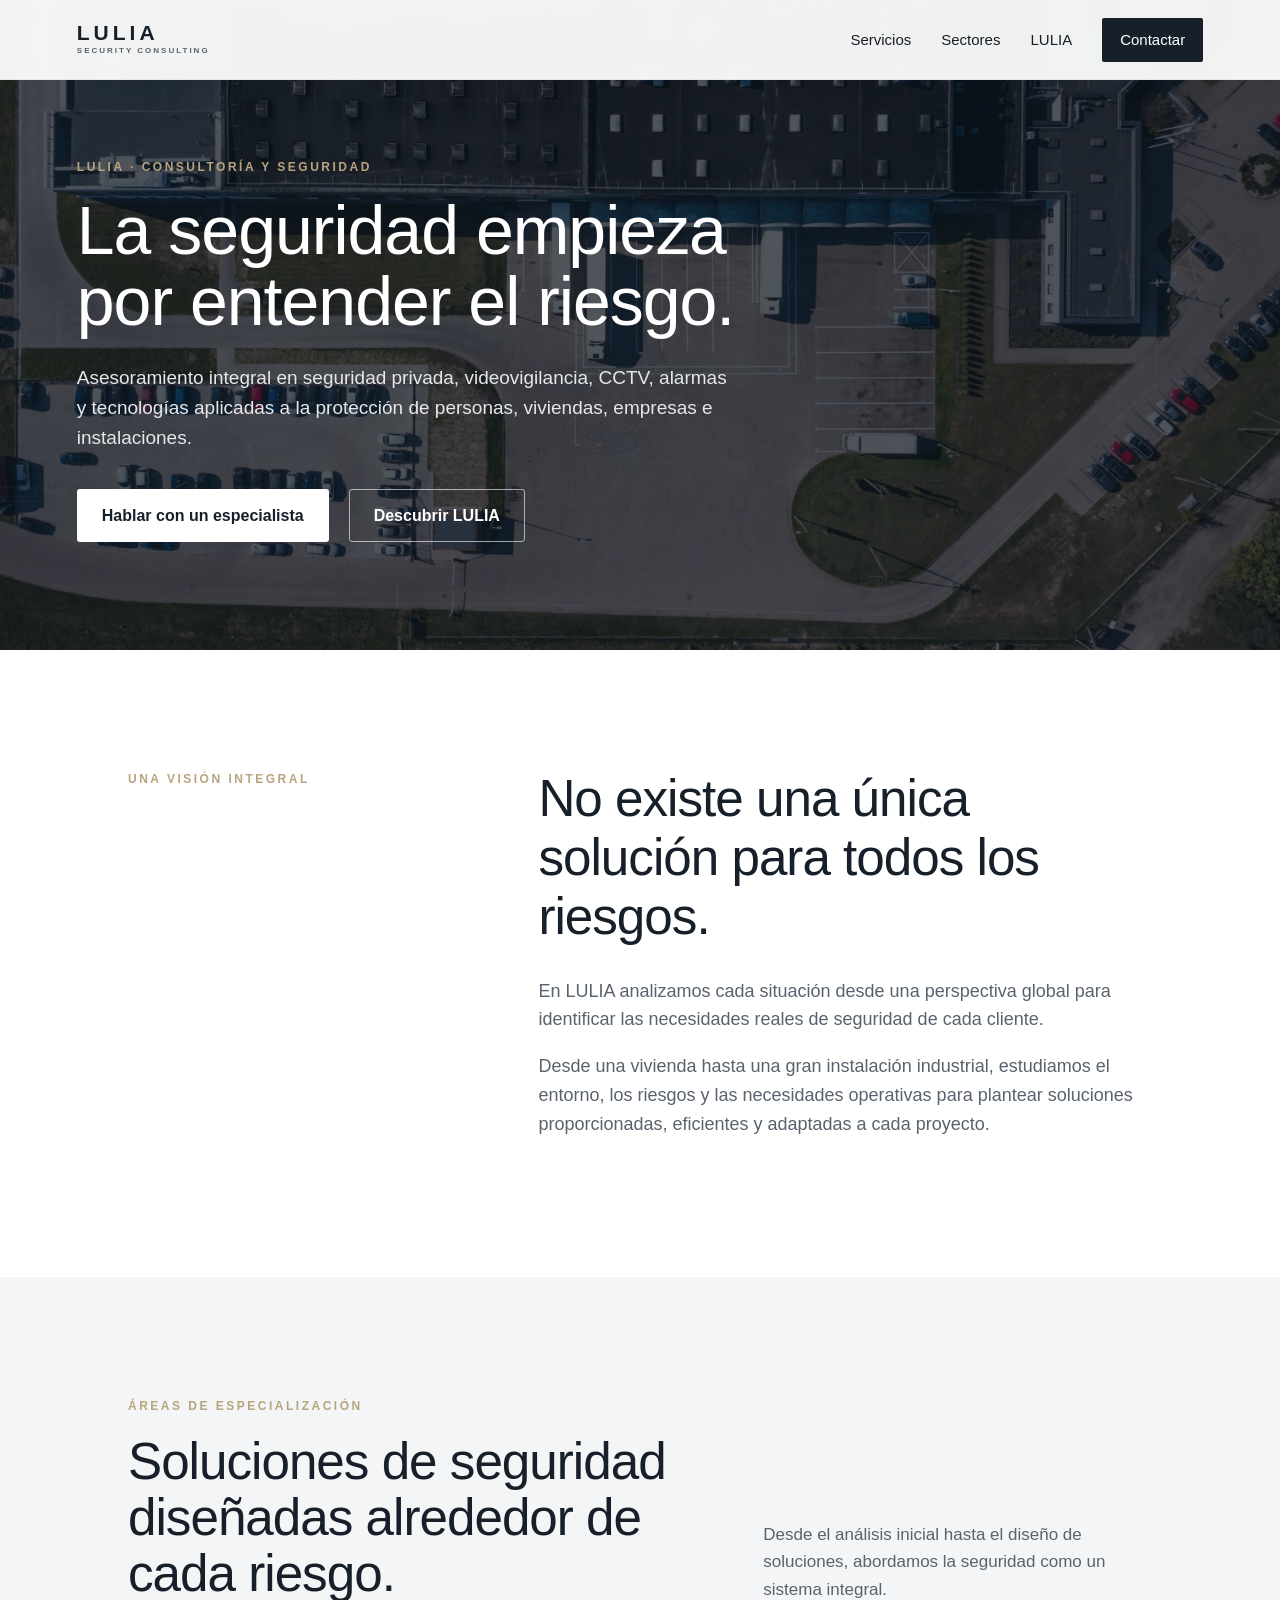
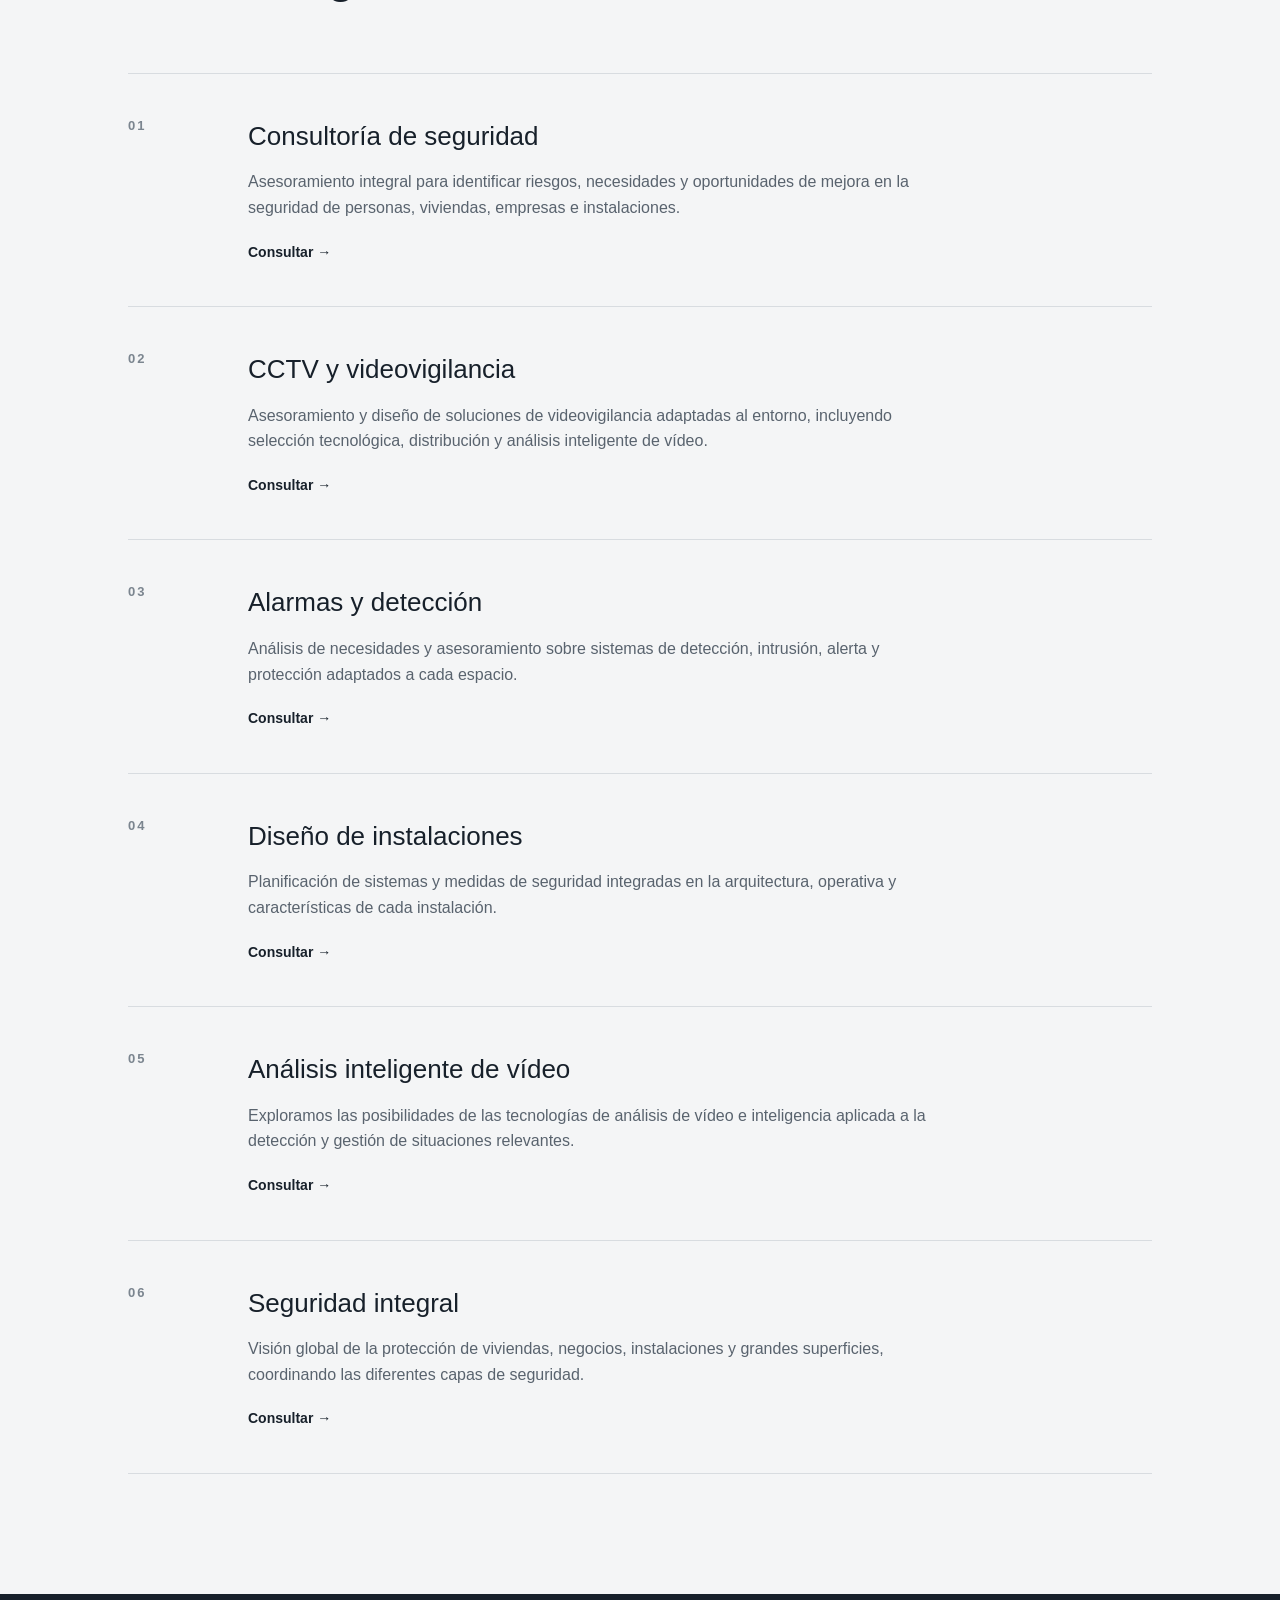
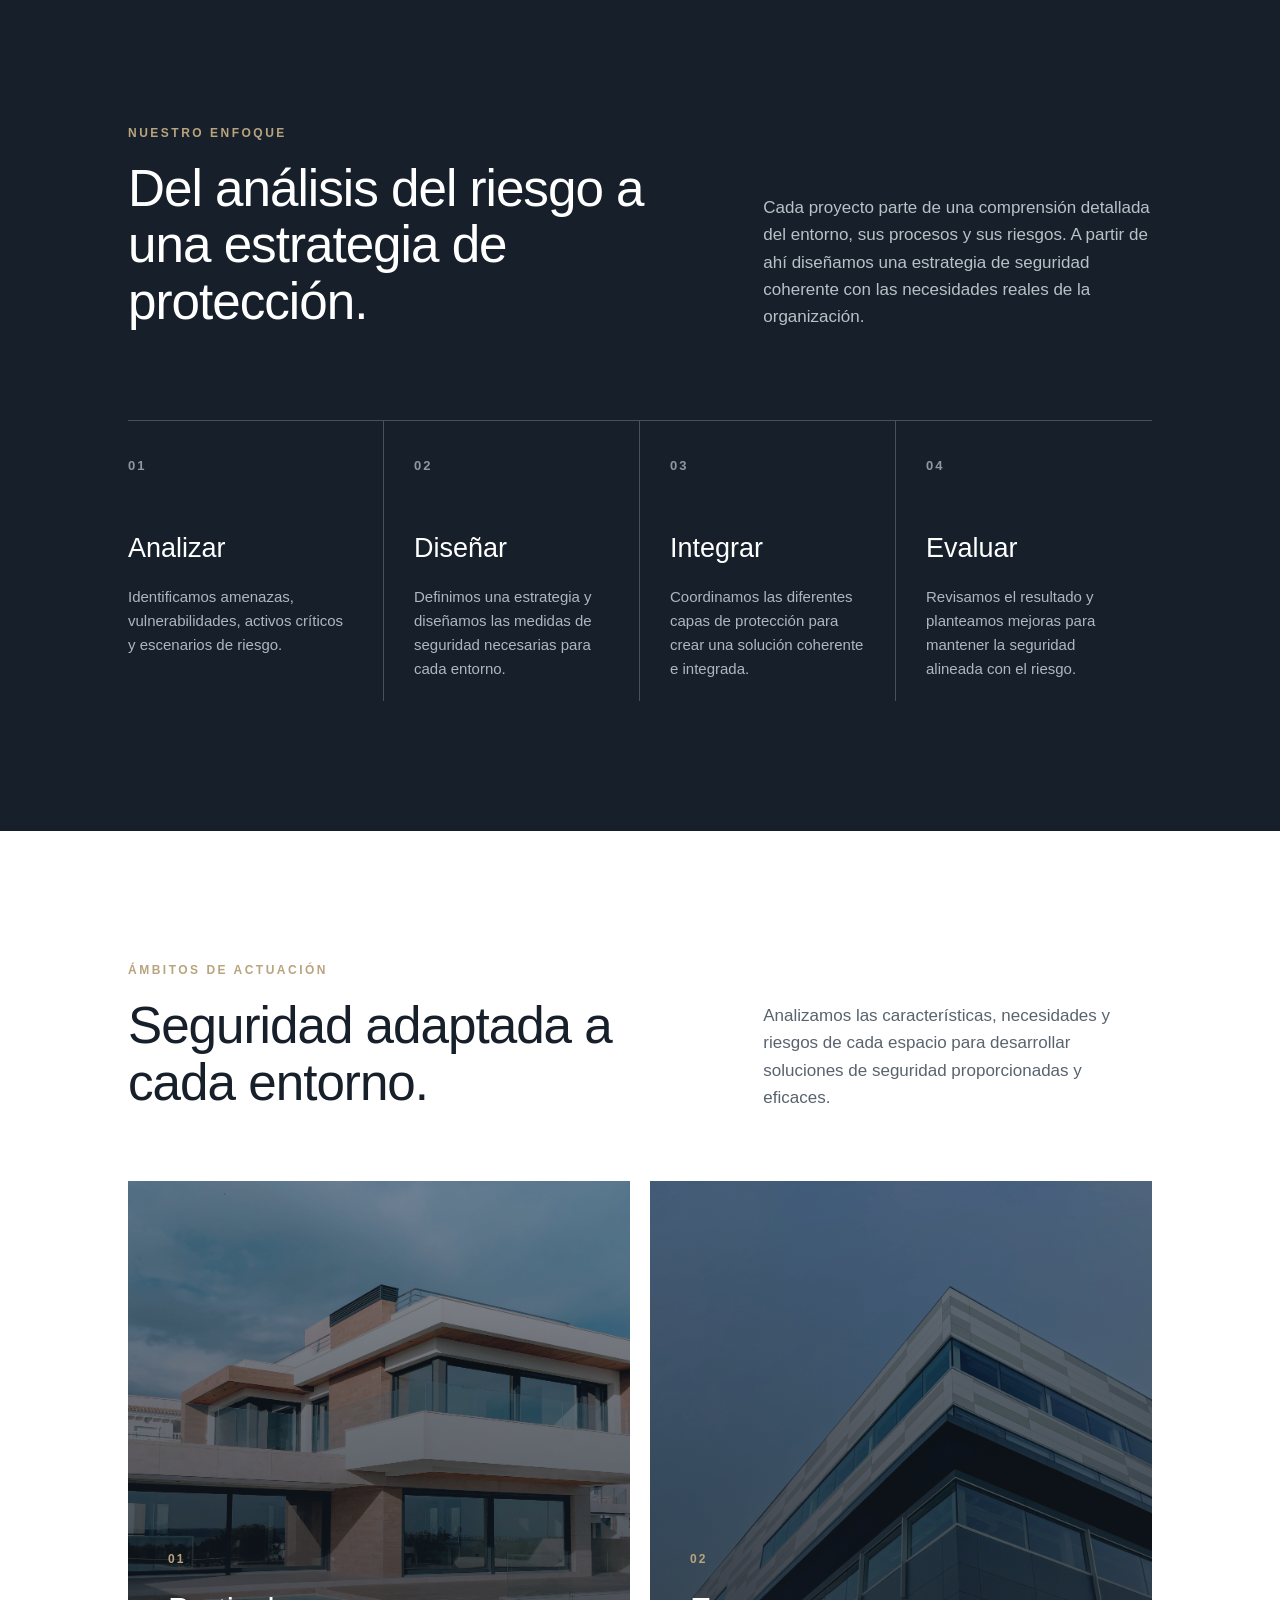
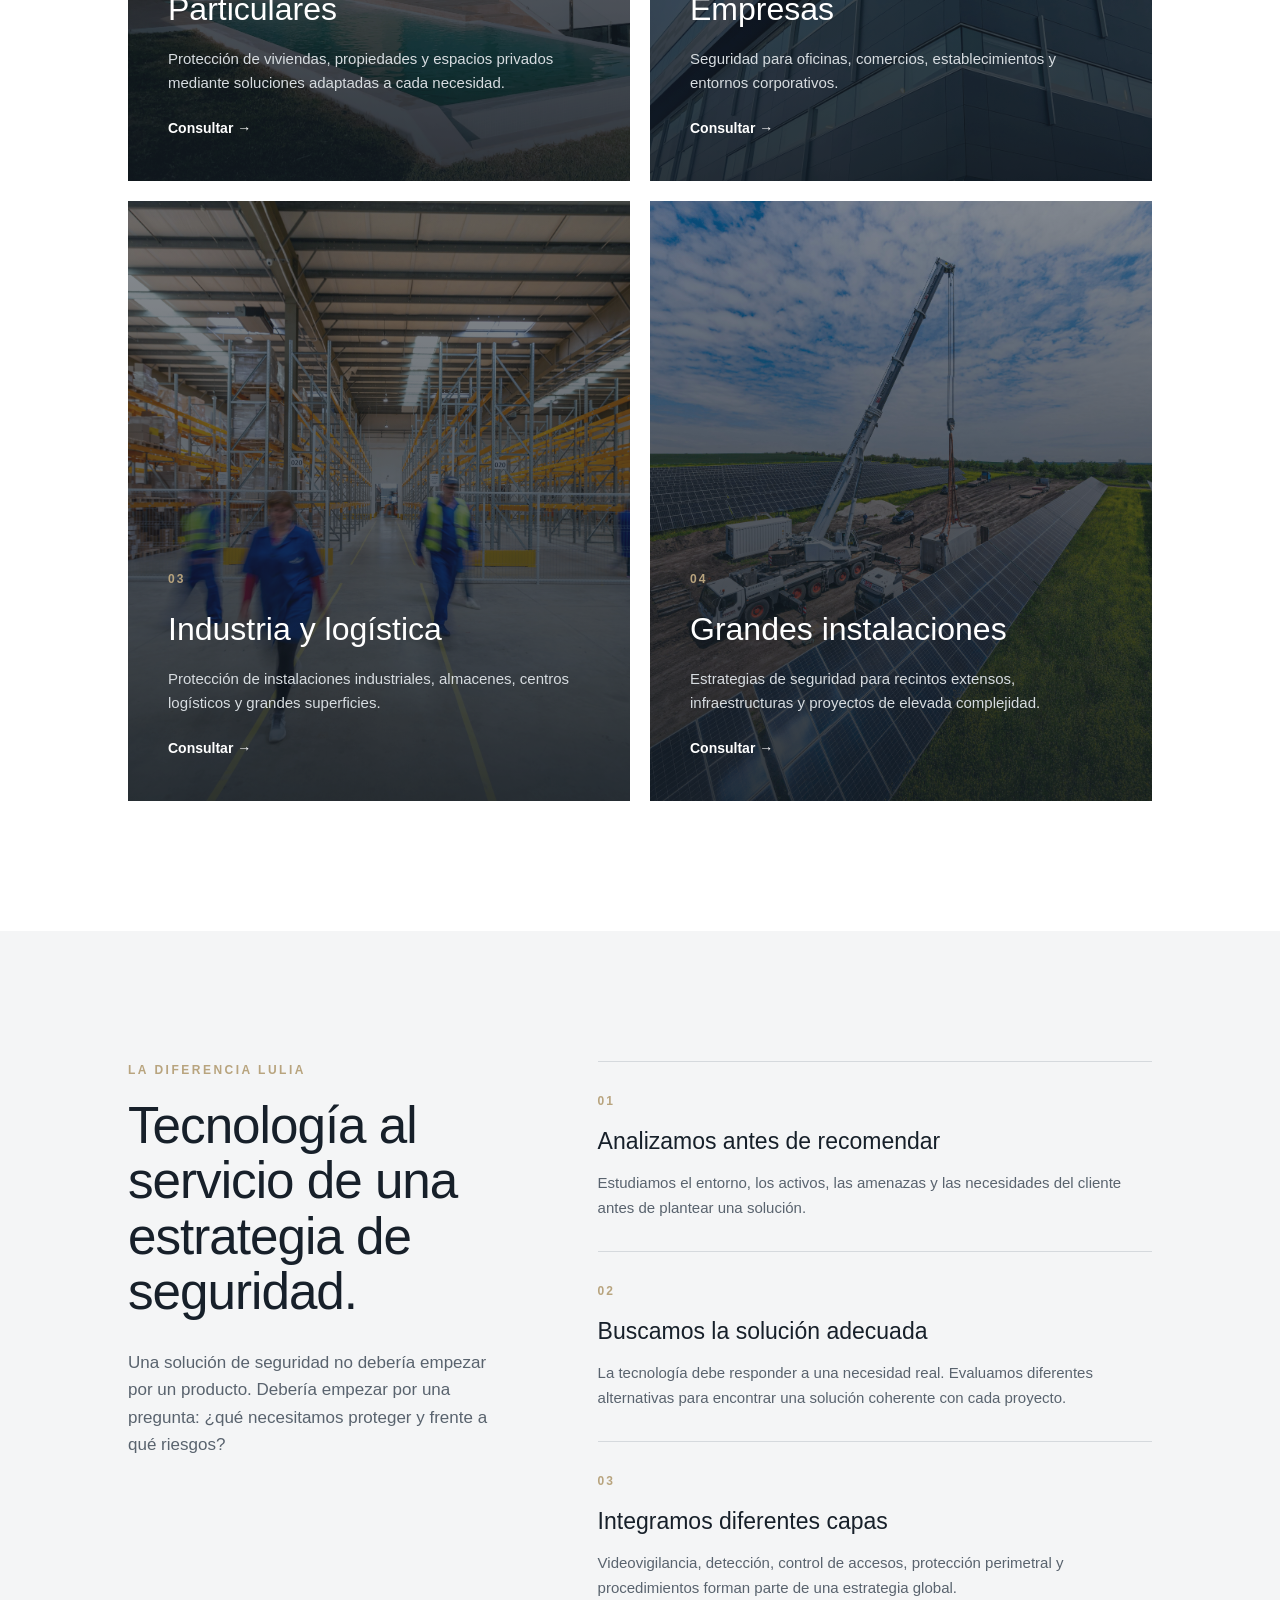
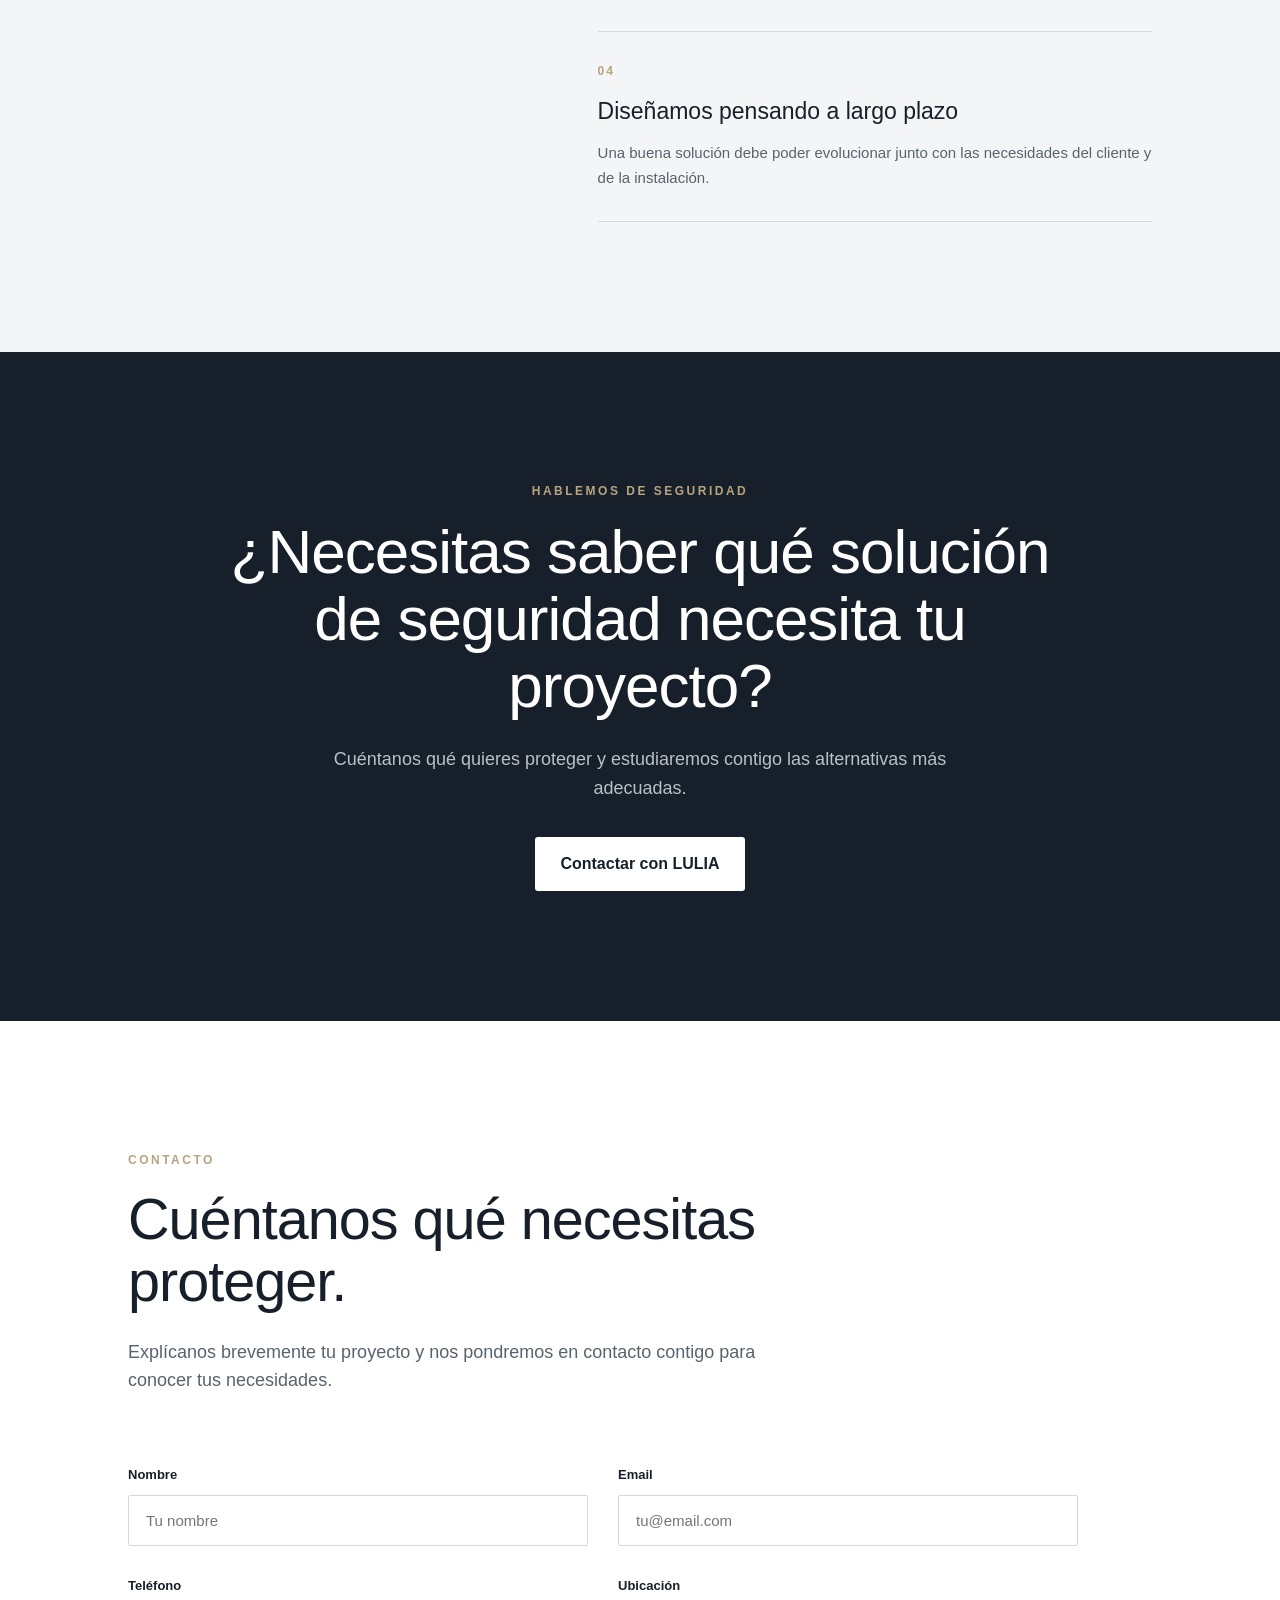
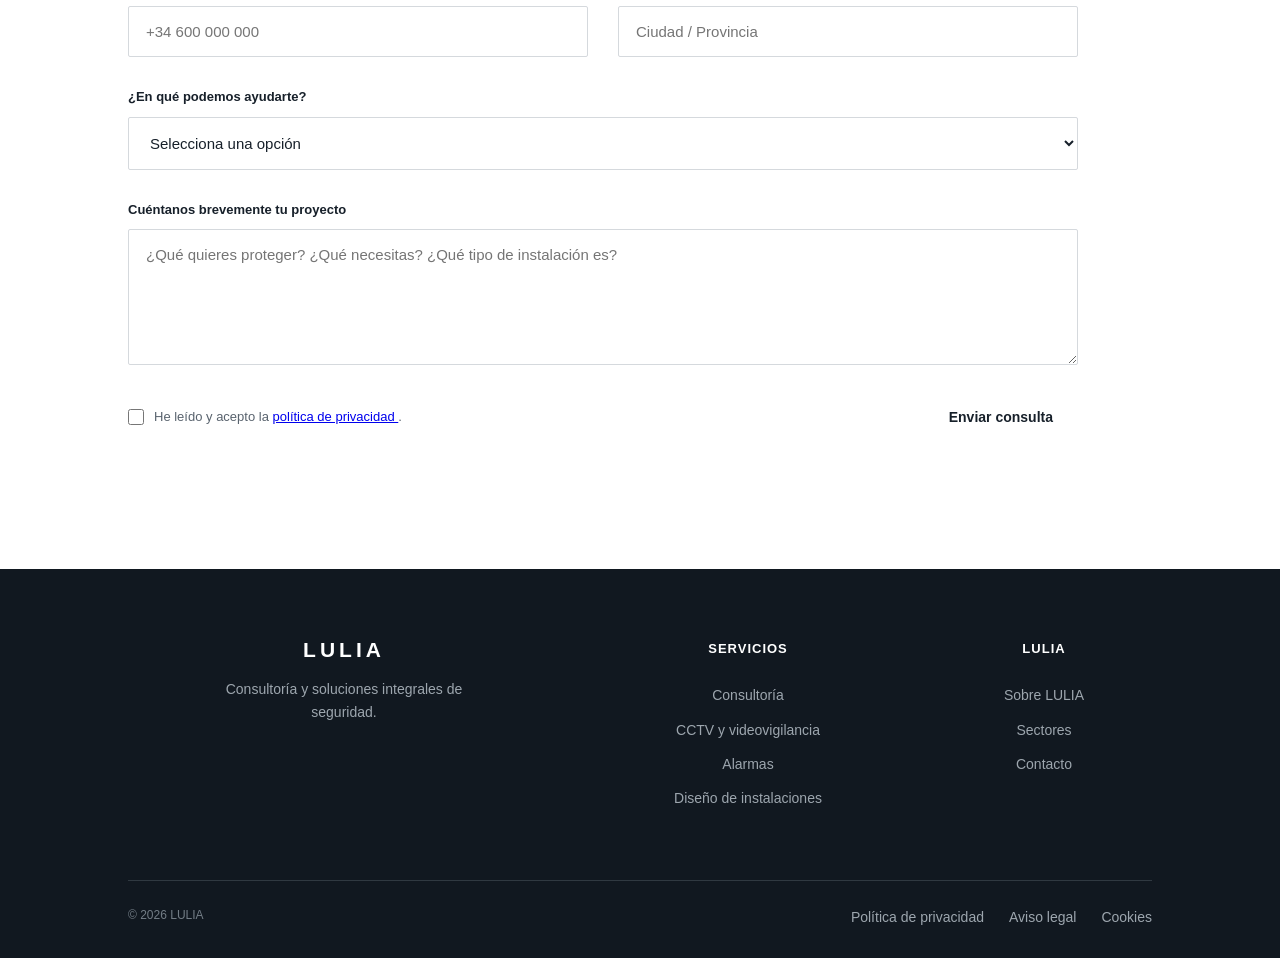
==== commit 22f7b34e: "Añadir páginas legales" ====
--- a/index.html
+++ b/index.html
@@ -4,46 +4,74 @@
 
     <meta charset="UTF-8">
 
-    <meta
-        name="viewport"
-        content="width=device-width, initial-scale=1.0"
-    >
-
-    <!-- SEO principal -->
-    <title>LULIA | Consultoría de Seguridad Privada y CCTV</title>
-
-    <meta
-        name="description"
-        content="LULIA ofrece consultoría de seguridad privada y diseño de soluciones de protección para particulares, empresas e instalaciones. CCTV, videovigilancia, alarmas, análisis inteligente de vídeo y seguridad integral."
-    >
-
-    <meta
-        name="author"
-        content="LULIA Security Consulting"
-    >
-
-    <meta
-        name="robots"
-        content="index, follow"
-    >
-
-    <meta
-        name="language"
-        content="Spanish"
-    >
-
-    <!-- Canonical -->
-    <link
+<meta
+    name="viewport"
+    content="width=device-width, initial-scale=1.0"
+>
+
+<meta
+    name="description"
+    content="LULIA ofrece consultoría de seguridad privada, CCTV, videovigilancia, alarmas y diseño de soluciones de seguridad para particulares, empresas e instalaciones."
+>
+
+<meta name="author" content="LULIA Security Consulting">
+
+<meta
+    name="robots"
+    content="index, follow"
+>
+
+<meta
+    name="google-site-verification"
+    content="L19qQzGQQ2GzkQ7DR7-a5uw4wn8lxuVsk0Km7pJ1Q-M"
+>
+
+<title>
+    LULIA | Consultoría de Seguridad Privada y CCTV
+</title>
+
+<meta
+    property="og:title"
+    content="LULIA | Consultoría de Seguridad Privada"
+>
+
+<meta
+    property="og:description"
+    content="Consultoría y soluciones integrales de seguridad privada, CCTV, videovigilancia, alarmas y análisis inteligente de vídeo."
+>
+
+<meta
+    property="og:type"
+    content="website"
+>
+
+<meta
+    property="og:url"
+    content="https://lulia-web.rubenefep.workers.dev/"
+>
+
+<meta
+    property="og:image"
+    content="https://lulia-web.rubenefep.workers.dev/images/hero.jpg"
+>
+
+<meta
+    property="og:locale"
+    content="es_ES"
+>
+
+<link
     rel="canonical"
     href="https://lulia-web.rubenefep.workers.dev/"
 >
 
-    <!-- Favicon -->
-    <link
-        rel="icon"
-        type="image/png"
-        href="images/favicon.png"
-    >
+<link rel="stylesheet" href="styles.css">
+
+<link
+    rel="icon"
+    type="image/png"
+    href="images/favicon.png"
+>
 
     <!-- Open Graph -->
     <meta
@@ -130,6 +158,29 @@
         rel="stylesheet"
         href="styles.css"
     >
+    <script type="application/ld+json">
+{
+    "@context": "https://schema.org",
+    "@type": "ProfessionalService",
+    "name": "LULIA Security Consulting",
+    "url": "https://lulia-web.rubenefep.workers.dev/",
+    "logo": "https://lulia-web.rubenefep.workers.dev/images/favicon.png",
+    "description": "Consultoría y asesoramiento integral en seguridad privada, CCTV, videovigilancia, alarmas, análisis inteligente de vídeo y diseño de soluciones de seguridad.",
+    "email": "mailto:info@lulia.com",
+    "areaServed": {
+        "@type": "Country",
+        "name": "España"
+    },
+    "serviceType": [
+        "Consultoría de seguridad",
+        "CCTV y videovigilancia",
+        "Alarmas y detección",
+        "Diseño de instalaciones de seguridad",
+        "Análisis inteligente de vídeo",
+        "Seguridad integral"
+    ]
+}
+</script>
 
 </head>
 
@@ -874,8 +925,11 @@
                 >
 
                 <span>
-                    He leído y acepto la política de privacidad.
-                </span>
+    He leído y acepto la
+    <a href="privacy.html" target="_blank" rel="noopener">
+        política de privacidad
+    </a>.
+</span>
 
             </label>
 
@@ -979,17 +1033,17 @@
 
         <div>
 
-            <a href="#">
-                Política de privacidad
-            </a>
-
-            <a href="#">
-                Aviso legal
-            </a>
-
-            <a href="#">
-                Cookies
-            </a>
+            <a href="privacy.html">
+    Política de privacidad
+</a>
+
+<a href="legal.html">
+    Aviso legal
+</a>
+
+<a href="cookies.html">
+    Cookies
+</a>
 
         </div>
 
--- a/styles.css
+++ b/styles.css
@@ -2495,4 +2495,56 @@
     max-width: 300px;
     margin: 18px auto 0;
     text-align: center;
+}
+/* PÁGINAS LEGALES */
+
+.legal-page {
+    padding-top: 150px;
+    padding-bottom: 120px;
+}
+
+.legal-content {
+    max-width: 850px;
+}
+
+.legal-content h2 {
+    margin-top: 45px;
+    margin-bottom: 15px;
+    font-size: 24px;
+    font-weight: 500;
+    color: var(--dark);
+}
+
+.legal-content h2:first-child {
+    margin-top: 0;
+}
+
+.legal-content p {
+    max-width: 800px;
+    margin-bottom: 18px;
+    color: var(--text);
+    font-size: 16px;
+    line-height: 1.75;
+}
+
+.legal-content a {
+    color: var(--dark);
+    font-weight: 600;
+}
+
+@media (max-width: 700px) {
+
+    .legal-page {
+        padding: 120px 6% 80px;
+    }
+
+    .legal-content h2 {
+        font-size: 21px;
+        margin-top: 35px;
+    }
+
+    .legal-content p {
+        font-size: 15px;
+    }
+
 }
--- a/styles.css
+++ b/styles.css
@@ -2495,4 +2495,56 @@
     max-width: 300px;
     margin: 18px auto 0;
     text-align: center;
+}
+/* PÁGINAS LEGALES */
+
+.legal-page {
+    padding-top: 150px;
+    padding-bottom: 120px;
+}
+
+.legal-content {
+    max-width: 850px;
+}
+
+.legal-content h2 {
+    margin-top: 45px;
+    margin-bottom: 15px;
+    font-size: 24px;
+    font-weight: 500;
+    color: var(--dark);
+}
+
+.legal-content h2:first-child {
+    margin-top: 0;
+}
+
+.legal-content p {
+    max-width: 800px;
+    margin-bottom: 18px;
+    color: var(--text);
+    font-size: 16px;
+    line-height: 1.75;
+}
+
+.legal-content a {
+    color: var(--dark);
+    font-weight: 600;
+}
+
+@media (max-width: 700px) {
+
+    .legal-page {
+        padding: 120px 6% 80px;
+    }
+
+    .legal-content h2 {
+        font-size: 21px;
+        margin-top: 35px;
+    }
+
+    .legal-content p {
+        font-size: 15px;
+    }
+
 }
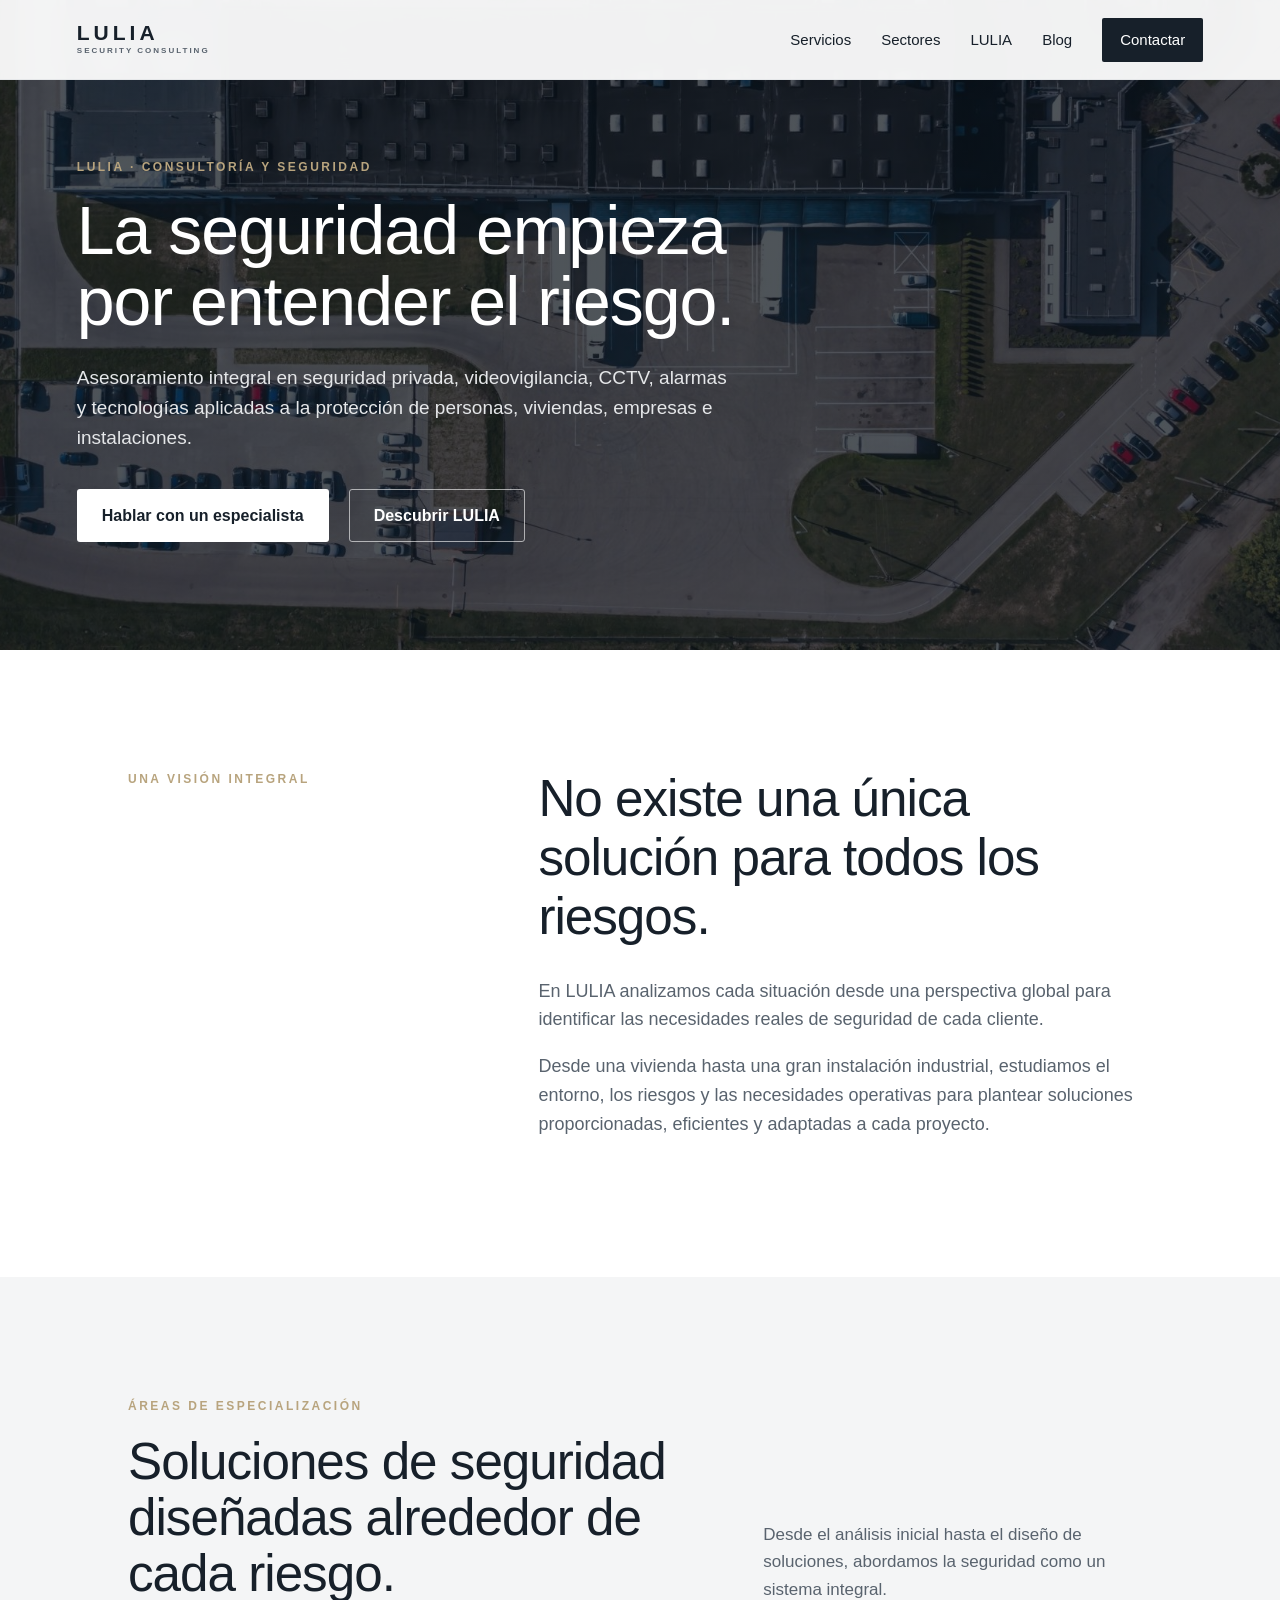
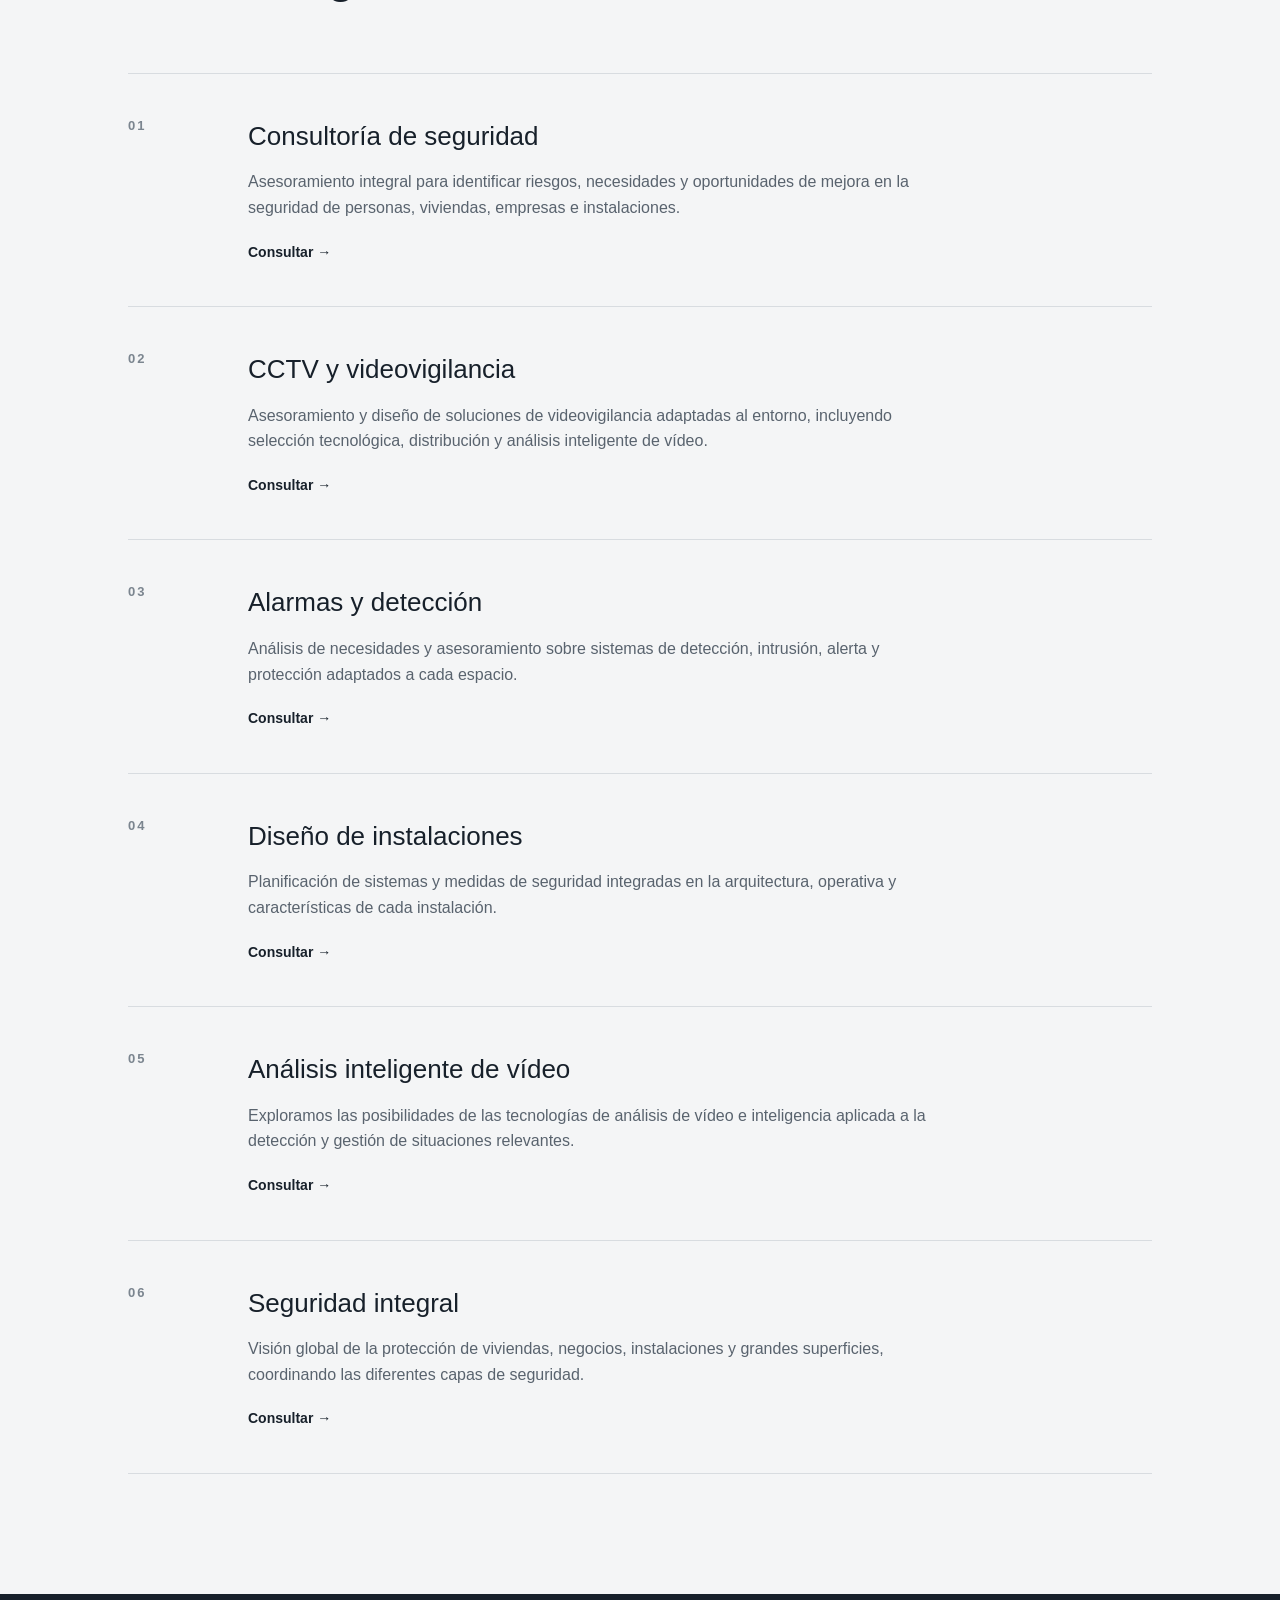
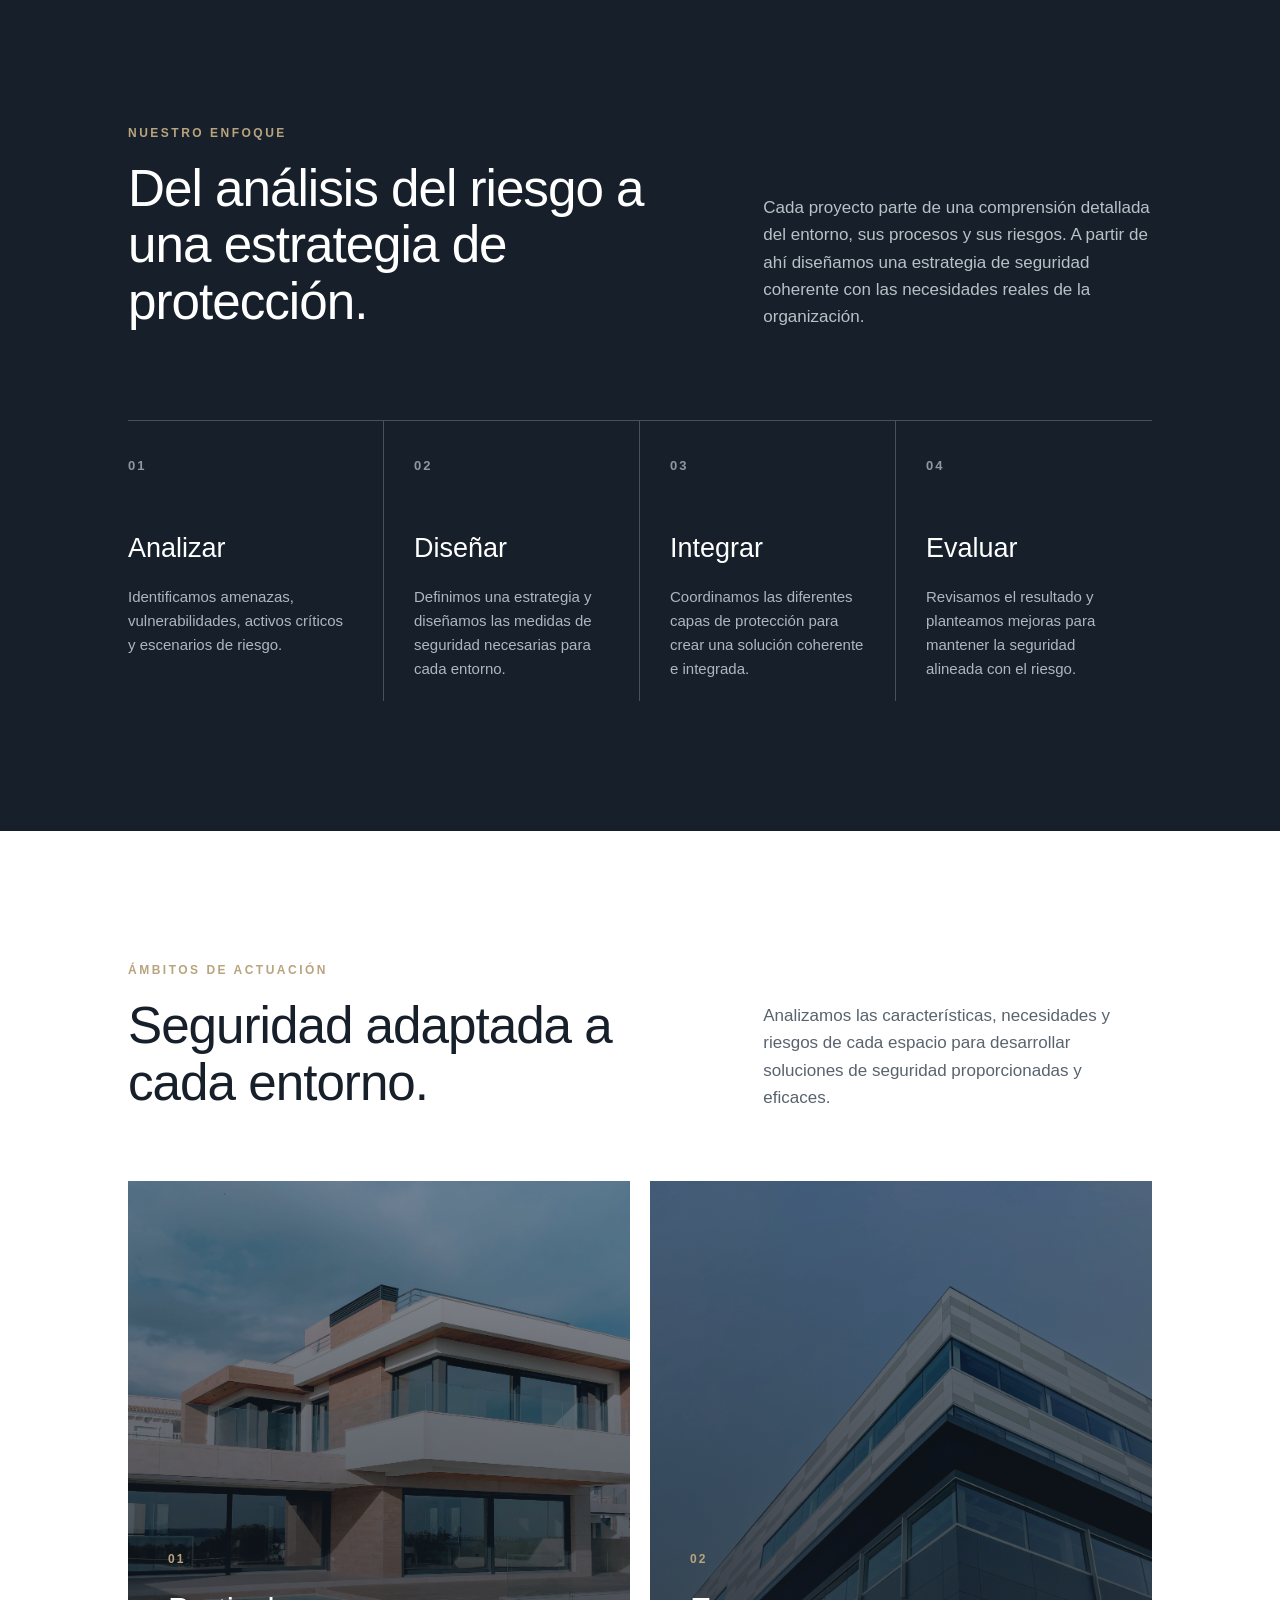
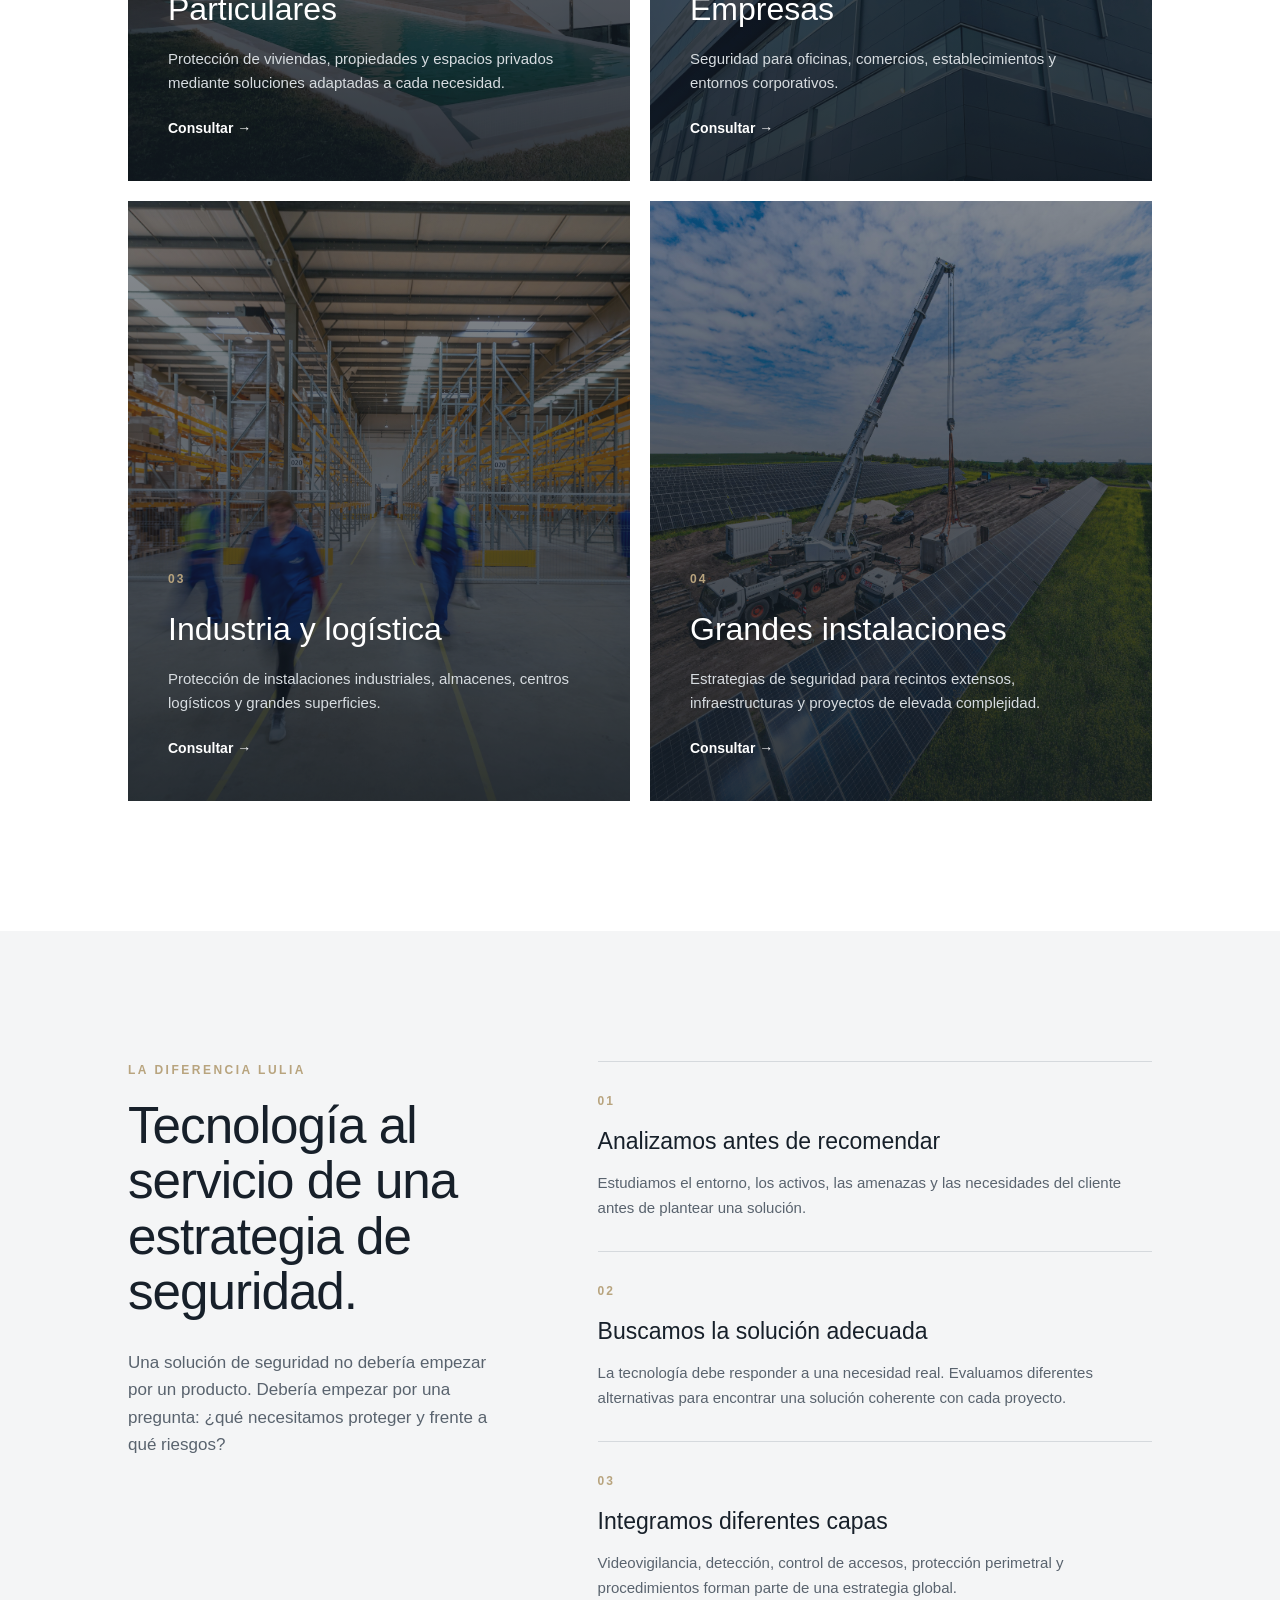
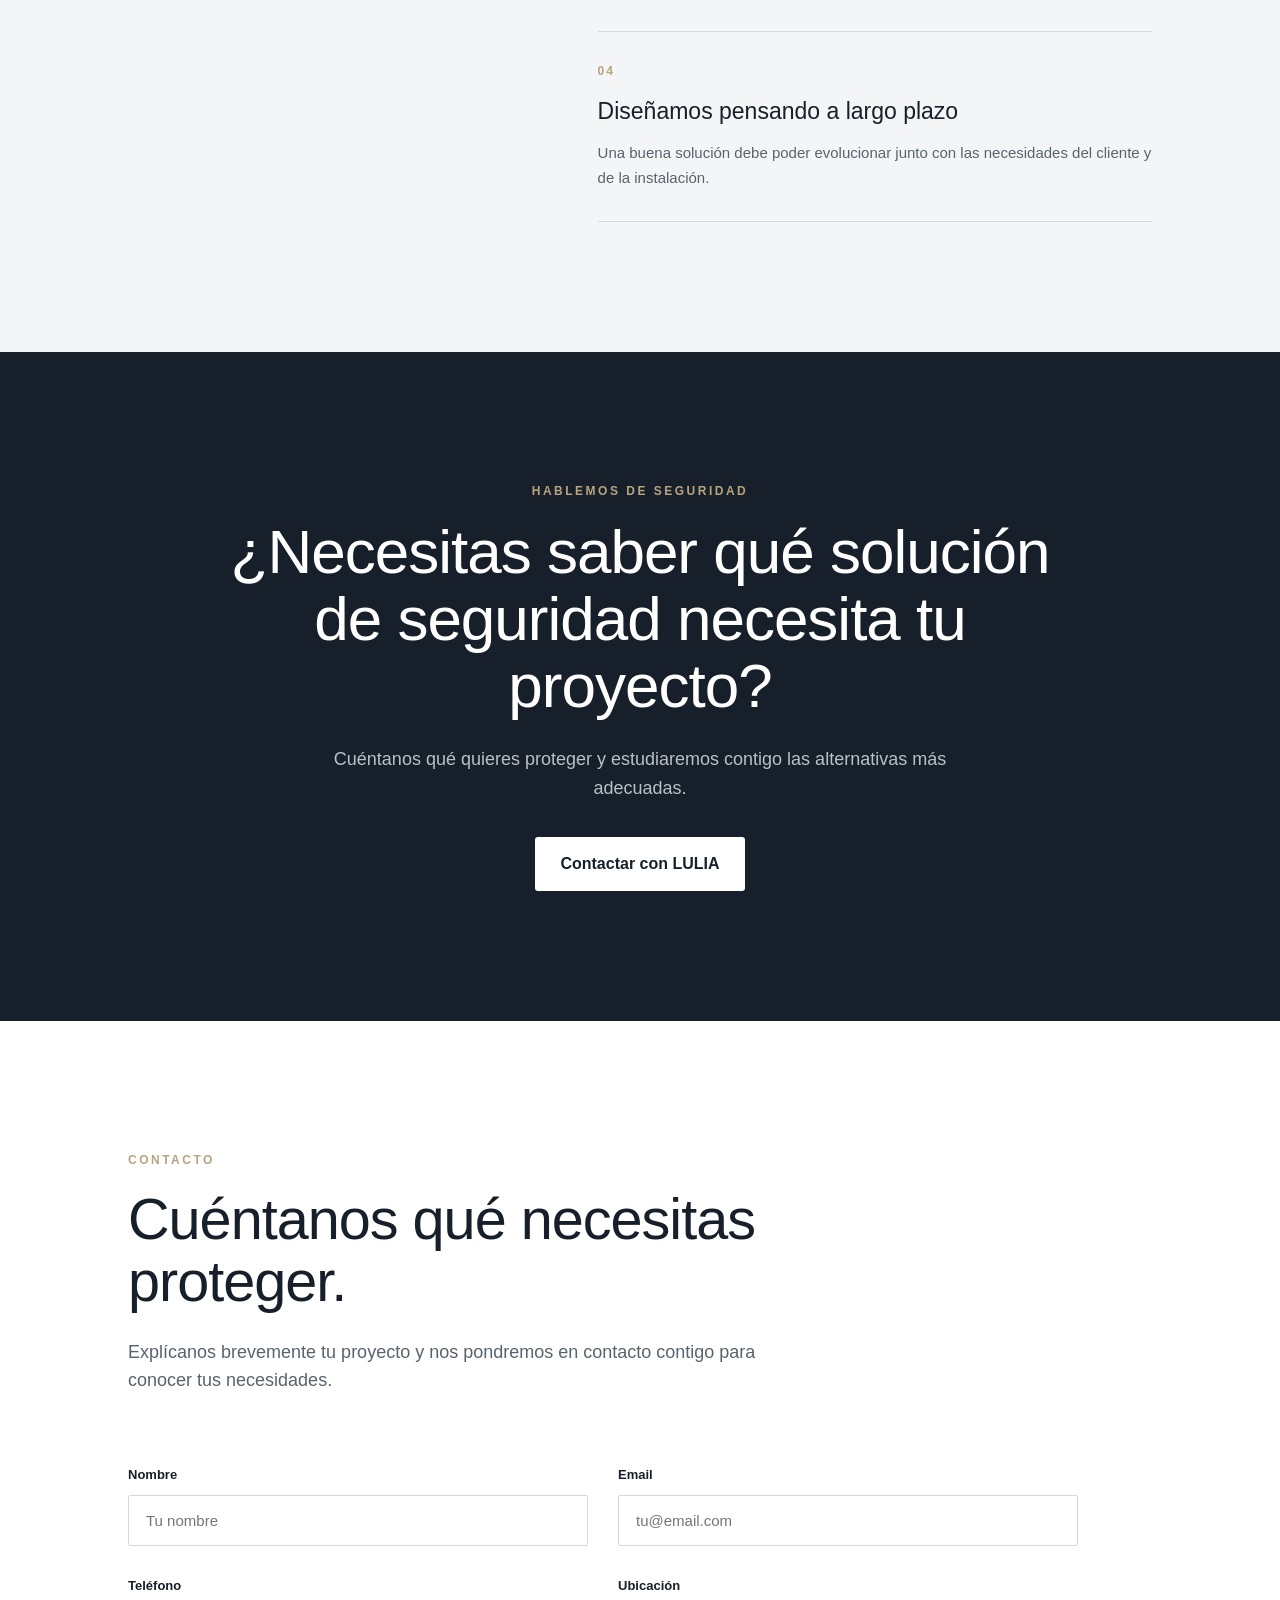
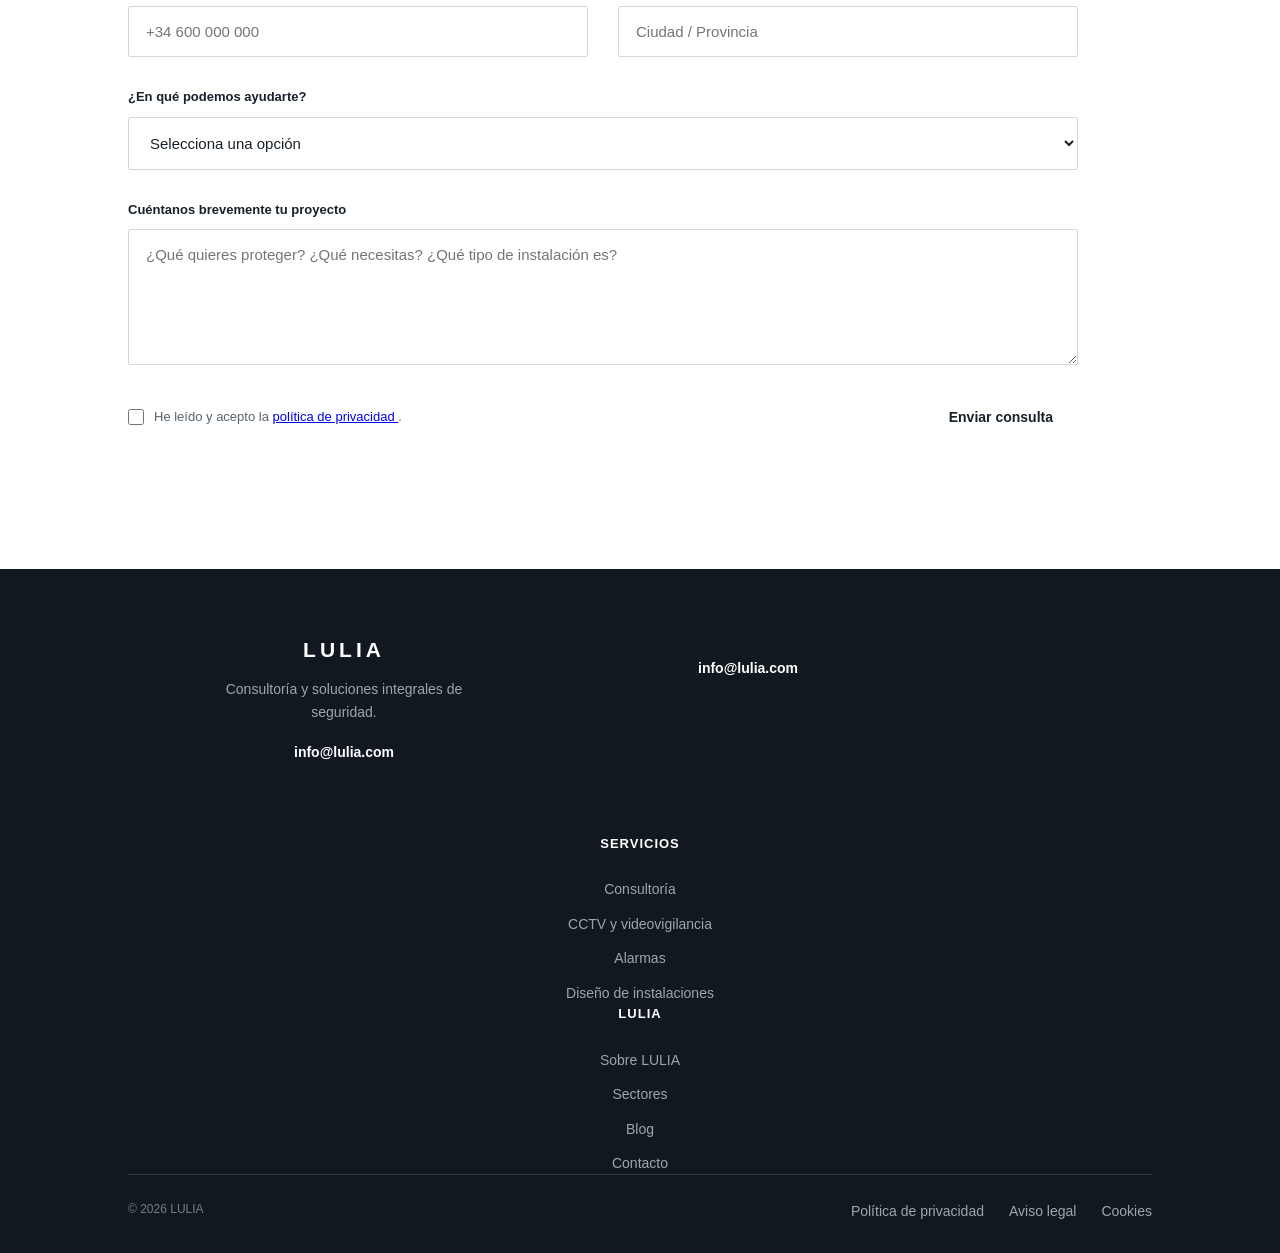
==== commit 13fc32d5: "Añade blog y actualiza contenido web" ====
--- a/index.html
+++ b/index.html
@@ -223,6 +223,10 @@
         LULIA
     </a>
 
+    <a href="blog.html">
+        Blog
+    </a>
+
     <a href="#contacto" class="nav-contact">
         Contactar
     </a>
@@ -969,14 +973,27 @@
 
         <div class="footer-brand">
 
-            <div class="logo">
-                LULIA
-            </div>
-
-            <p>
-                Consultoría y soluciones integrales
-                de seguridad.
-            </p>
+    <div class="logo">
+        LULIA
+    </div>
+
+    <p>
+        Consultoría y soluciones integrales
+        de seguridad.
+    </p>
+
+    <a
+        href="mailto:info@lulia.com"
+        class="footer-email"
+    >
+        info@lulia.com
+    </a>
+
+</div>
+
+<a href="mailto:info@lulia.com" class="footer-email">
+    info@lulia.com
+</a>
 
         </div>
 
@@ -1006,23 +1023,25 @@
 
         <div class="footer-column">
 
-            <h4>LULIA</h4>
-
-            <a href="#empresa">
-                Sobre LULIA
-            </a>
-
-            <a href="#sectores">
-                Sectores
-            </a>
-
-            <a href="#contacto">
-                Contacto
-            </a>
-
-        </div>
-
-    </div>
+    <h4>LULIA</h4>
+
+    <a href="#empresa">
+        Sobre LULIA
+    </a>
+
+    <a href="#sectores">
+        Sectores
+    </a>
+
+    <a href="blog.html">
+        Blog
+    </a>
+
+    <a href="#contacto">
+        Contacto
+    </a>
+
+</div>
 
 
     <div class="footer-bottom">
--- a/styles.css
+++ b/styles.css
@@ -2547,4 +2547,498 @@
         font-size: 15px;
     }
 
+}
+.footer-email {
+    display: inline-block;
+    margin-top: 18px;
+    color: #ffffff;
+    text-decoration: none;
+    font-size: 14px;
+    font-weight: 600;
+    transition: color 0.2s ease;
+}
+
+.footer-email:hover {
+    color: var(--accent);
+}
+/* ==========================================
+   ACTUALIDAD / BLOG
+   ========================================== */
+
+.news-hero {
+    min-height: 560px;
+
+    display: flex;
+    align-items: center;
+
+    padding: 150px 10% 100px;
+
+    background:
+        linear-gradient(
+            rgba(10, 18, 25, 0.78),
+            rgba(10, 18, 25, 0.78)
+        ),
+        url("images/hero.jpg");
+
+    background-size: cover;
+    background-position: center;
+
+    color: white;
+}
+
+
+.news-hero-content {
+    max-width: 850px;
+}
+
+
+.news-hero h1 {
+    max-width: 850px;
+
+    margin-bottom: 28px;
+
+    font-size: clamp(44px, 6vw, 72px);
+
+    line-height: 1.05;
+
+    font-weight: 500;
+
+    letter-spacing: -1.5px;
+}
+
+
+.news-hero-content > p:not(.eyebrow) {
+    max-width: 700px;
+
+    color: #dce1e5;
+
+    font-size: 19px;
+
+    line-height: 1.7;
+}
+
+
+/* CABECERA */
+
+.news-section {
+    padding: 130px 10%;
+
+    background: #f4f5f6;
+}
+
+
+.news-header {
+    display: grid;
+
+    grid-template-columns: 1fr 0.7fr;
+
+    gap: 80px;
+
+    align-items: end;
+
+    margin-bottom: 70px;
+}
+
+
+.news-header h2 {
+    max-width: 700px;
+
+    font-size: clamp(36px, 4vw, 54px);
+
+    line-height: 1.1;
+
+    font-weight: 500;
+
+    letter-spacing: -1px;
+}
+
+
+.news-header > p {
+    max-width: 450px;
+
+    color: var(--text);
+
+    font-size: 17px;
+}
+
+
+/* GRID */
+
+.news-grid {
+    display: grid;
+
+    grid-template-columns: repeat(2, 1fr);
+
+    gap: 25px;
+}
+
+
+/* TARJETAS */
+
+.news-card {
+    display: flex;
+
+    flex-direction: column;
+
+    overflow: hidden;
+
+    background: white;
+
+    border: 1px solid #e0e3e6;
+}
+
+
+.news-card-featured {
+    grid-column: span 2;
+
+    display: grid;
+
+    grid-template-columns: 1.1fr 1fr;
+}
+
+
+.news-image {
+    min-height: 280px;
+
+    background-size: cover;
+
+    background-position: center;
+
+    background-color: var(--dark);
+}
+
+
+.news-card-featured .news-image {
+    min-height: 460px;
+}
+
+
+/*
+   Estas imágenes son provisionales.
+   Puedes sustituirlas posteriormente por
+   fotografías específicas de cada artículo.
+*/
+
+.news-image-ai {
+    background-image:
+        linear-gradient(
+            rgba(15, 22, 28, 0.25),
+            rgba(15, 22, 28, 0.55)
+        ),
+        url("images/hero.jpg");
+}
+
+
+.news-image-cctv {
+    background-image:
+        linear-gradient(
+            rgba(15, 22, 28, 0.3),
+            rgba(15, 22, 28, 0.65)
+        ),
+        url("images/business.jpg");
+}
+
+
+.news-image-business {
+    background-image:
+        linear-gradient(
+            rgba(15, 22, 28, 0.3),
+            rgba(15, 22, 28, 0.65)
+        ),
+        url("images/private.jpg");
+}
+
+
+.news-image-industry {
+    background-image:
+        linear-gradient(
+            rgba(15, 22, 28, 0.3),
+            rgba(15, 22, 28, 0.65)
+        ),
+        url("images/industry.jpg");
+}
+
+
+.news-image-alarm {
+    background-image:
+        linear-gradient(
+            rgba(15, 22, 28, 0.3),
+            rgba(15, 22, 28, 0.65)
+        ),
+        url("images/complex.jpg");
+}
+
+
+.news-image-risk {
+    background-image:
+        linear-gradient(
+            rgba(15, 22, 28, 0.3),
+            rgba(15, 22, 28, 0.65)
+        ),
+        url("images/business.jpg");
+}
+
+
+/* CONTENIDO */
+
+.news-card-content {
+    padding: 35px;
+}
+
+
+.news-card-featured .news-card-content {
+    display: flex;
+
+    flex-direction: column;
+
+    justify-content: center;
+
+    padding: 50px;
+}
+
+
+.news-category {
+    display: block;
+
+    margin-bottom: 10px;
+
+    color: var(--accent);
+
+    font-size: 11px;
+
+    font-weight: 700;
+
+    letter-spacing: 2px;
+}
+
+
+.news-date {
+    margin-bottom: 18px;
+
+    color: #8a949d;
+
+    font-size: 11px;
+
+    font-weight: 600;
+
+    letter-spacing: 1px;
+}
+
+
+.news-card h3 {
+    margin-bottom: 15px;
+
+    color: var(--dark);
+
+    font-size: 25px;
+
+    line-height: 1.2;
+
+    font-weight: 500;
+}
+
+
+.news-card-featured h3 {
+    font-size: clamp(28px, 3vw, 40px);
+}
+
+
+.news-card p:not(.news-date) {
+    margin-bottom: 22px;
+
+    color: var(--text);
+
+    font-size: 15px;
+
+    line-height: 1.7;
+}
+
+
+.news-link {
+    display: inline-block;
+
+    color: var(--dark);
+
+    text-decoration: none;
+
+    font-size: 14px;
+
+    font-weight: 700;
+}
+
+
+.news-link:hover {
+    color: var(--accent);
+}
+
+
+/* HOVER */
+
+.news-card {
+    transition:
+        transform 0.3s ease,
+        box-shadow 0.3s ease;
+}
+
+
+.news-card:hover {
+    transform: translateY(-5px);
+
+    box-shadow: 0 15px 35px rgba(23, 32, 42, 0.08);
+}
+
+
+/* CTA */
+
+.news-cta {
+    margin-top: 0;
+}
+
+
+/* ENLACE ACTIVO DEL MENÚ */
+
+.main-nav a.active {
+    color: var(--accent);
+}
+
+
+/* EMAIL FOOTER */
+
+.footer-email {
+    display: inline-block;
+
+    margin-top: 18px;
+
+    color: #ffffff;
+
+    text-decoration: none;
+
+    font-size: 14px;
+
+    font-weight: 600;
+
+    transition: color 0.2s ease;
+}
+
+
+.footer-email:hover {
+    color: var(--accent);
+}
+
+
+/* ==========================================
+   RESPONSIVE
+   ========================================== */
+
+@media (max-width: 900px) {
+
+    .news-hero {
+        padding: 130px 6% 90px;
+
+        min-height: 520px;
+    }
+
+
+    .news-section {
+        padding: 90px 6%;
+    }
+
+
+    .news-header {
+        grid-template-columns: 1fr;
+
+        gap: 25px;
+
+        margin-bottom: 50px;
+    }
+
+
+    .news-card-featured {
+        grid-template-columns: 1fr;
+    }
+
+
+    .news-card-featured .news-image {
+        min-height: 350px;
+    }
+
+
+    .news-card-featured .news-card-content {
+        padding: 35px;
+    }
+
+}
+
+
+@media (max-width: 700px) {
+
+    .news-hero {
+        min-height: 500px;
+
+        padding: 120px 6% 70px;
+    }
+
+
+    .news-hero h1 {
+        font-size: clamp(40px, 11vw, 54px);
+
+        letter-spacing: -1px;
+    }
+
+
+    .news-hero-content > p:not(.eyebrow) {
+        font-size: 16px;
+    }
+
+
+    .news-section {
+        padding: 75px 6%;
+    }
+
+
+    .news-header h2 {
+        font-size: 36px;
+    }
+
+
+    .news-grid {
+        grid-template-columns: 1fr;
+
+        gap: 20px;
+    }
+
+
+    .news-card-featured {
+        grid-column: auto;
+
+        display: flex;
+    }
+
+
+    .news-card-featured .news-image {
+        min-height: 280px;
+    }
+
+
+    .news-card-content,
+    .news-card-featured .news-card-content {
+        padding: 28px;
+    }
+
+
+    .news-card h3,
+    .news-card-featured h3 {
+        font-size: 23px;
+    }
+
+
+    .news-image {
+        min-height: 240px;
+    }
+
+
+    .footer-email {
+        margin-top: 15px;
+    }
+
 }
--- a/styles.css
+++ b/styles.css
@@ -2547,4 +2547,498 @@
         font-size: 15px;
     }
 
+}
+.footer-email {
+    display: inline-block;
+    margin-top: 18px;
+    color: #ffffff;
+    text-decoration: none;
+    font-size: 14px;
+    font-weight: 600;
+    transition: color 0.2s ease;
+}
+
+.footer-email:hover {
+    color: var(--accent);
+}
+/* ==========================================
+   ACTUALIDAD / BLOG
+   ========================================== */
+
+.news-hero {
+    min-height: 560px;
+
+    display: flex;
+    align-items: center;
+
+    padding: 150px 10% 100px;
+
+    background:
+        linear-gradient(
+            rgba(10, 18, 25, 0.78),
+            rgba(10, 18, 25, 0.78)
+        ),
+        url("images/hero.jpg");
+
+    background-size: cover;
+    background-position: center;
+
+    color: white;
+}
+
+
+.news-hero-content {
+    max-width: 850px;
+}
+
+
+.news-hero h1 {
+    max-width: 850px;
+
+    margin-bottom: 28px;
+
+    font-size: clamp(44px, 6vw, 72px);
+
+    line-height: 1.05;
+
+    font-weight: 500;
+
+    letter-spacing: -1.5px;
+}
+
+
+.news-hero-content > p:not(.eyebrow) {
+    max-width: 700px;
+
+    color: #dce1e5;
+
+    font-size: 19px;
+
+    line-height: 1.7;
+}
+
+
+/* CABECERA */
+
+.news-section {
+    padding: 130px 10%;
+
+    background: #f4f5f6;
+}
+
+
+.news-header {
+    display: grid;
+
+    grid-template-columns: 1fr 0.7fr;
+
+    gap: 80px;
+
+    align-items: end;
+
+    margin-bottom: 70px;
+}
+
+
+.news-header h2 {
+    max-width: 700px;
+
+    font-size: clamp(36px, 4vw, 54px);
+
+    line-height: 1.1;
+
+    font-weight: 500;
+
+    letter-spacing: -1px;
+}
+
+
+.news-header > p {
+    max-width: 450px;
+
+    color: var(--text);
+
+    font-size: 17px;
+}
+
+
+/* GRID */
+
+.news-grid {
+    display: grid;
+
+    grid-template-columns: repeat(2, 1fr);
+
+    gap: 25px;
+}
+
+
+/* TARJETAS */
+
+.news-card {
+    display: flex;
+
+    flex-direction: column;
+
+    overflow: hidden;
+
+    background: white;
+
+    border: 1px solid #e0e3e6;
+}
+
+
+.news-card-featured {
+    grid-column: span 2;
+
+    display: grid;
+
+    grid-template-columns: 1.1fr 1fr;
+}
+
+
+.news-image {
+    min-height: 280px;
+
+    background-size: cover;
+
+    background-position: center;
+
+    background-color: var(--dark);
+}
+
+
+.news-card-featured .news-image {
+    min-height: 460px;
+}
+
+
+/*
+   Estas imágenes son provisionales.
+   Puedes sustituirlas posteriormente por
+   fotografías específicas de cada artículo.
+*/
+
+.news-image-ai {
+    background-image:
+        linear-gradient(
+            rgba(15, 22, 28, 0.25),
+            rgba(15, 22, 28, 0.55)
+        ),
+        url("images/hero.jpg");
+}
+
+
+.news-image-cctv {
+    background-image:
+        linear-gradient(
+            rgba(15, 22, 28, 0.3),
+            rgba(15, 22, 28, 0.65)
+        ),
+        url("images/business.jpg");
+}
+
+
+.news-image-business {
+    background-image:
+        linear-gradient(
+            rgba(15, 22, 28, 0.3),
+            rgba(15, 22, 28, 0.65)
+        ),
+        url("images/private.jpg");
+}
+
+
+.news-image-industry {
+    background-image:
+        linear-gradient(
+            rgba(15, 22, 28, 0.3),
+            rgba(15, 22, 28, 0.65)
+        ),
+        url("images/industry.jpg");
+}
+
+
+.news-image-alarm {
+    background-image:
+        linear-gradient(
+            rgba(15, 22, 28, 0.3),
+            rgba(15, 22, 28, 0.65)
+        ),
+        url("images/complex.jpg");
+}
+
+
+.news-image-risk {
+    background-image:
+        linear-gradient(
+            rgba(15, 22, 28, 0.3),
+            rgba(15, 22, 28, 0.65)
+        ),
+        url("images/business.jpg");
+}
+
+
+/* CONTENIDO */
+
+.news-card-content {
+    padding: 35px;
+}
+
+
+.news-card-featured .news-card-content {
+    display: flex;
+
+    flex-direction: column;
+
+    justify-content: center;
+
+    padding: 50px;
+}
+
+
+.news-category {
+    display: block;
+
+    margin-bottom: 10px;
+
+    color: var(--accent);
+
+    font-size: 11px;
+
+    font-weight: 700;
+
+    letter-spacing: 2px;
+}
+
+
+.news-date {
+    margin-bottom: 18px;
+
+    color: #8a949d;
+
+    font-size: 11px;
+
+    font-weight: 600;
+
+    letter-spacing: 1px;
+}
+
+
+.news-card h3 {
+    margin-bottom: 15px;
+
+    color: var(--dark);
+
+    font-size: 25px;
+
+    line-height: 1.2;
+
+    font-weight: 500;
+}
+
+
+.news-card-featured h3 {
+    font-size: clamp(28px, 3vw, 40px);
+}
+
+
+.news-card p:not(.news-date) {
+    margin-bottom: 22px;
+
+    color: var(--text);
+
+    font-size: 15px;
+
+    line-height: 1.7;
+}
+
+
+.news-link {
+    display: inline-block;
+
+    color: var(--dark);
+
+    text-decoration: none;
+
+    font-size: 14px;
+
+    font-weight: 700;
+}
+
+
+.news-link:hover {
+    color: var(--accent);
+}
+
+
+/* HOVER */
+
+.news-card {
+    transition:
+        transform 0.3s ease,
+        box-shadow 0.3s ease;
+}
+
+
+.news-card:hover {
+    transform: translateY(-5px);
+
+    box-shadow: 0 15px 35px rgba(23, 32, 42, 0.08);
+}
+
+
+/* CTA */
+
+.news-cta {
+    margin-top: 0;
+}
+
+
+/* ENLACE ACTIVO DEL MENÚ */
+
+.main-nav a.active {
+    color: var(--accent);
+}
+
+
+/* EMAIL FOOTER */
+
+.footer-email {
+    display: inline-block;
+
+    margin-top: 18px;
+
+    color: #ffffff;
+
+    text-decoration: none;
+
+    font-size: 14px;
+
+    font-weight: 600;
+
+    transition: color 0.2s ease;
+}
+
+
+.footer-email:hover {
+    color: var(--accent);
+}
+
+
+/* ==========================================
+   RESPONSIVE
+   ========================================== */
+
+@media (max-width: 900px) {
+
+    .news-hero {
+        padding: 130px 6% 90px;
+
+        min-height: 520px;
+    }
+
+
+    .news-section {
+        padding: 90px 6%;
+    }
+
+
+    .news-header {
+        grid-template-columns: 1fr;
+
+        gap: 25px;
+
+        margin-bottom: 50px;
+    }
+
+
+    .news-card-featured {
+        grid-template-columns: 1fr;
+    }
+
+
+    .news-card-featured .news-image {
+        min-height: 350px;
+    }
+
+
+    .news-card-featured .news-card-content {
+        padding: 35px;
+    }
+
+}
+
+
+@media (max-width: 700px) {
+
+    .news-hero {
+        min-height: 500px;
+
+        padding: 120px 6% 70px;
+    }
+
+
+    .news-hero h1 {
+        font-size: clamp(40px, 11vw, 54px);
+
+        letter-spacing: -1px;
+    }
+
+
+    .news-hero-content > p:not(.eyebrow) {
+        font-size: 16px;
+    }
+
+
+    .news-section {
+        padding: 75px 6%;
+    }
+
+
+    .news-header h2 {
+        font-size: 36px;
+    }
+
+
+    .news-grid {
+        grid-template-columns: 1fr;
+
+        gap: 20px;
+    }
+
+
+    .news-card-featured {
+        grid-column: auto;
+
+        display: flex;
+    }
+
+
+    .news-card-featured .news-image {
+        min-height: 280px;
+    }
+
+
+    .news-card-content,
+    .news-card-featured .news-card-content {
+        padding: 28px;
+    }
+
+
+    .news-card h3,
+    .news-card-featured h3 {
+        font-size: 23px;
+    }
+
+
+    .news-image {
+        min-height: 240px;
+    }
+
+
+    .footer-email {
+        margin-top: 15px;
+    }
+
 }
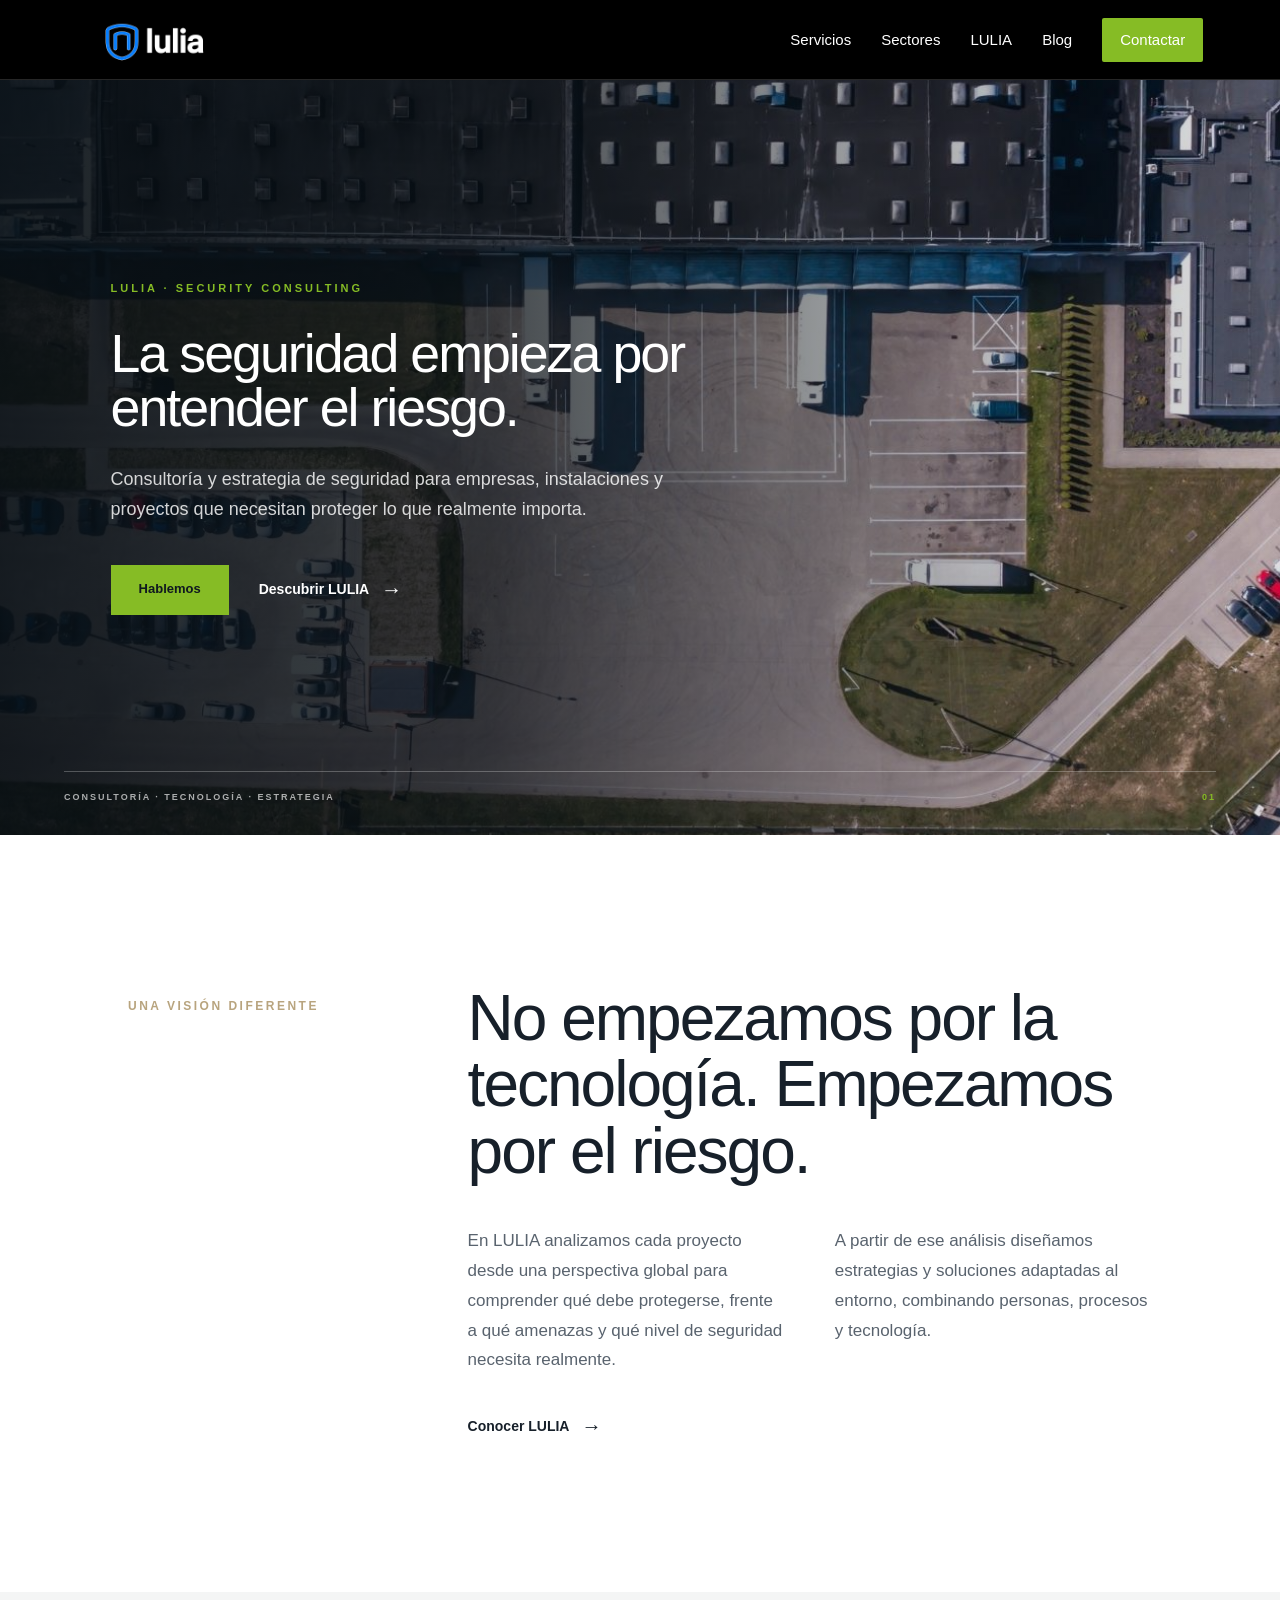
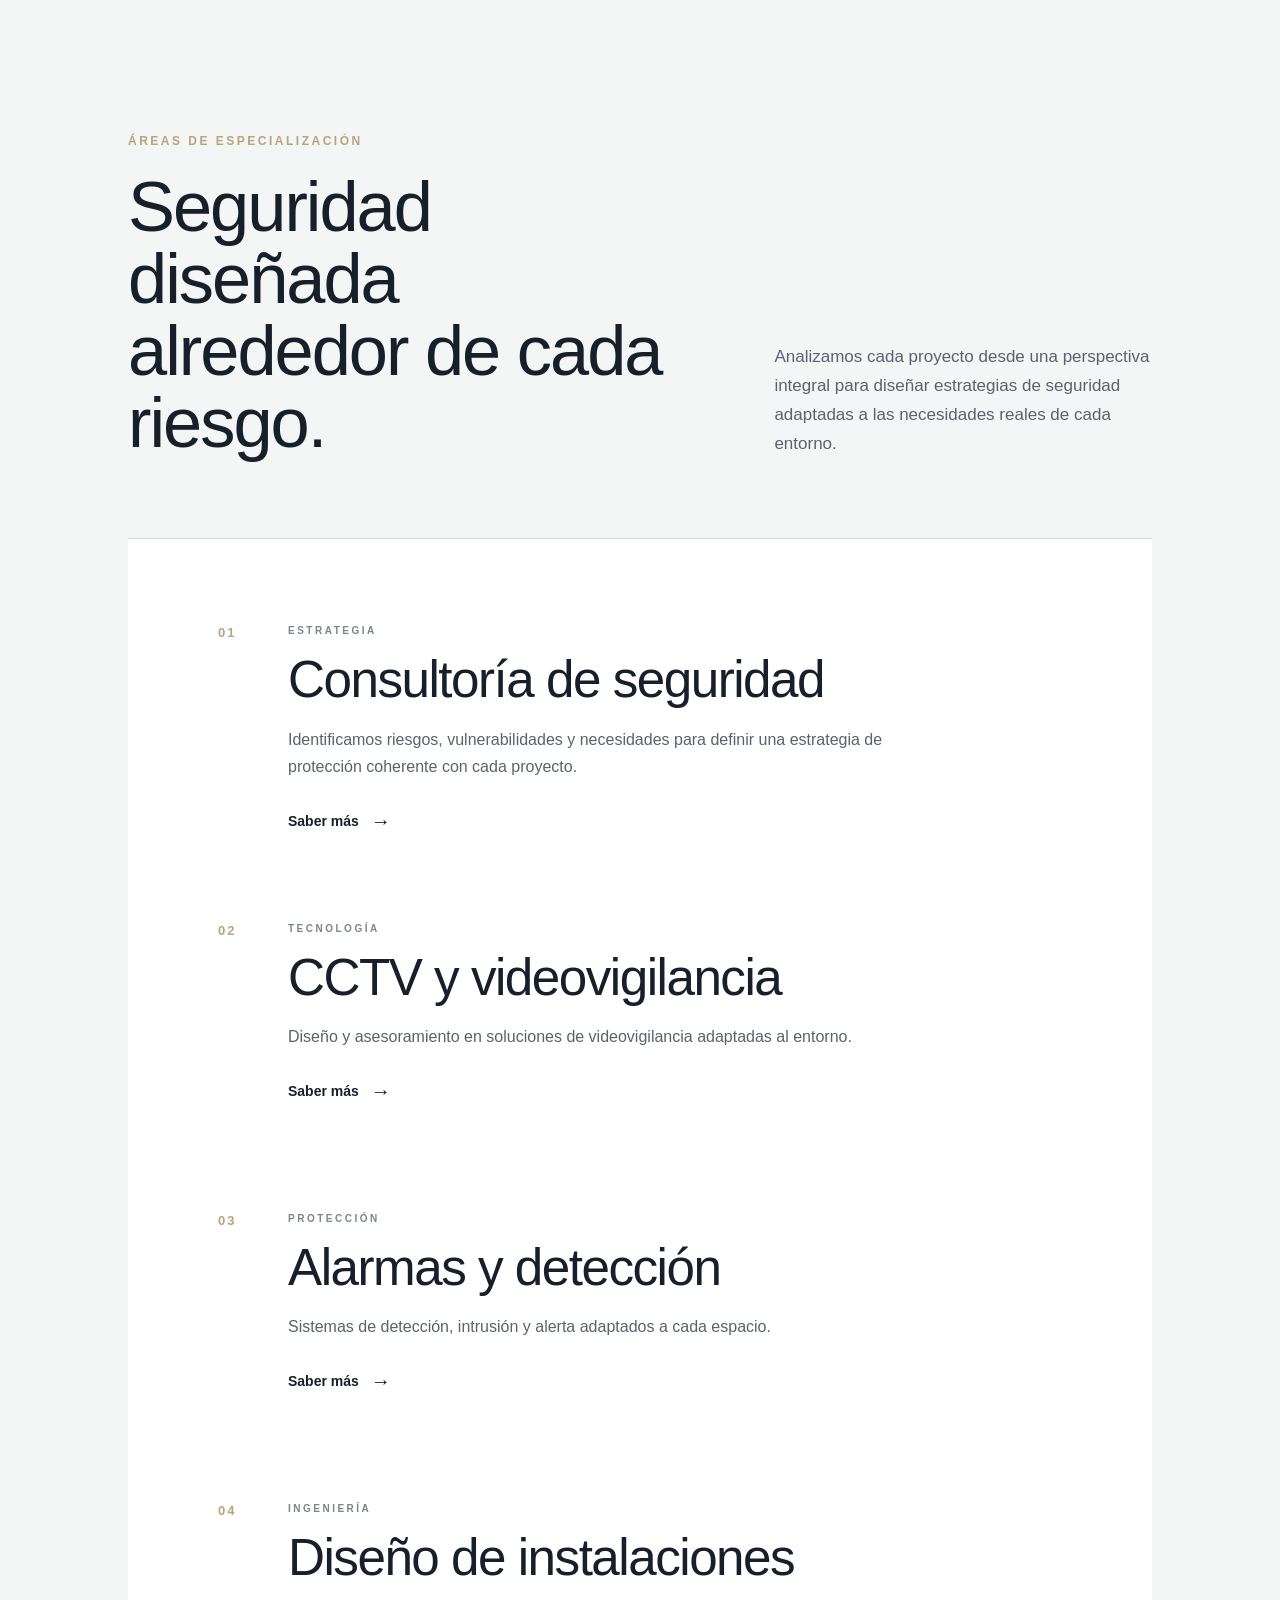
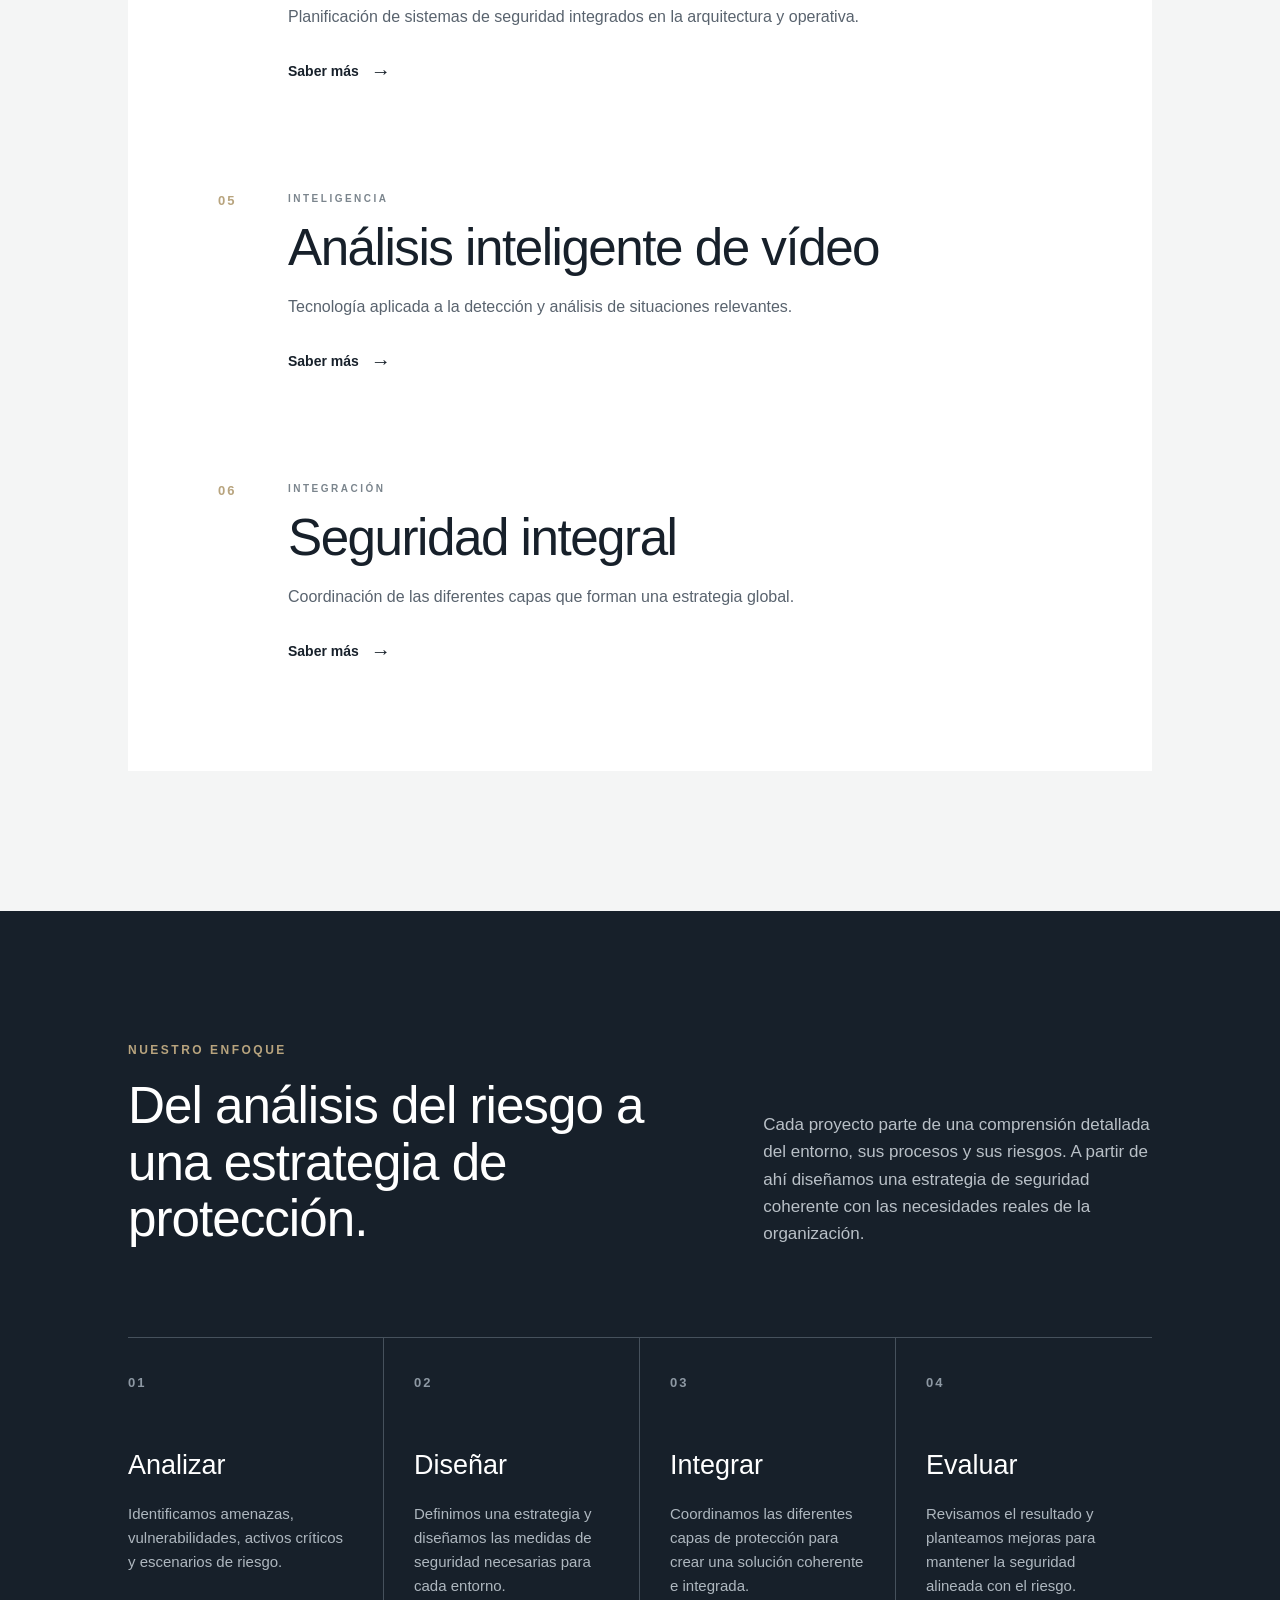
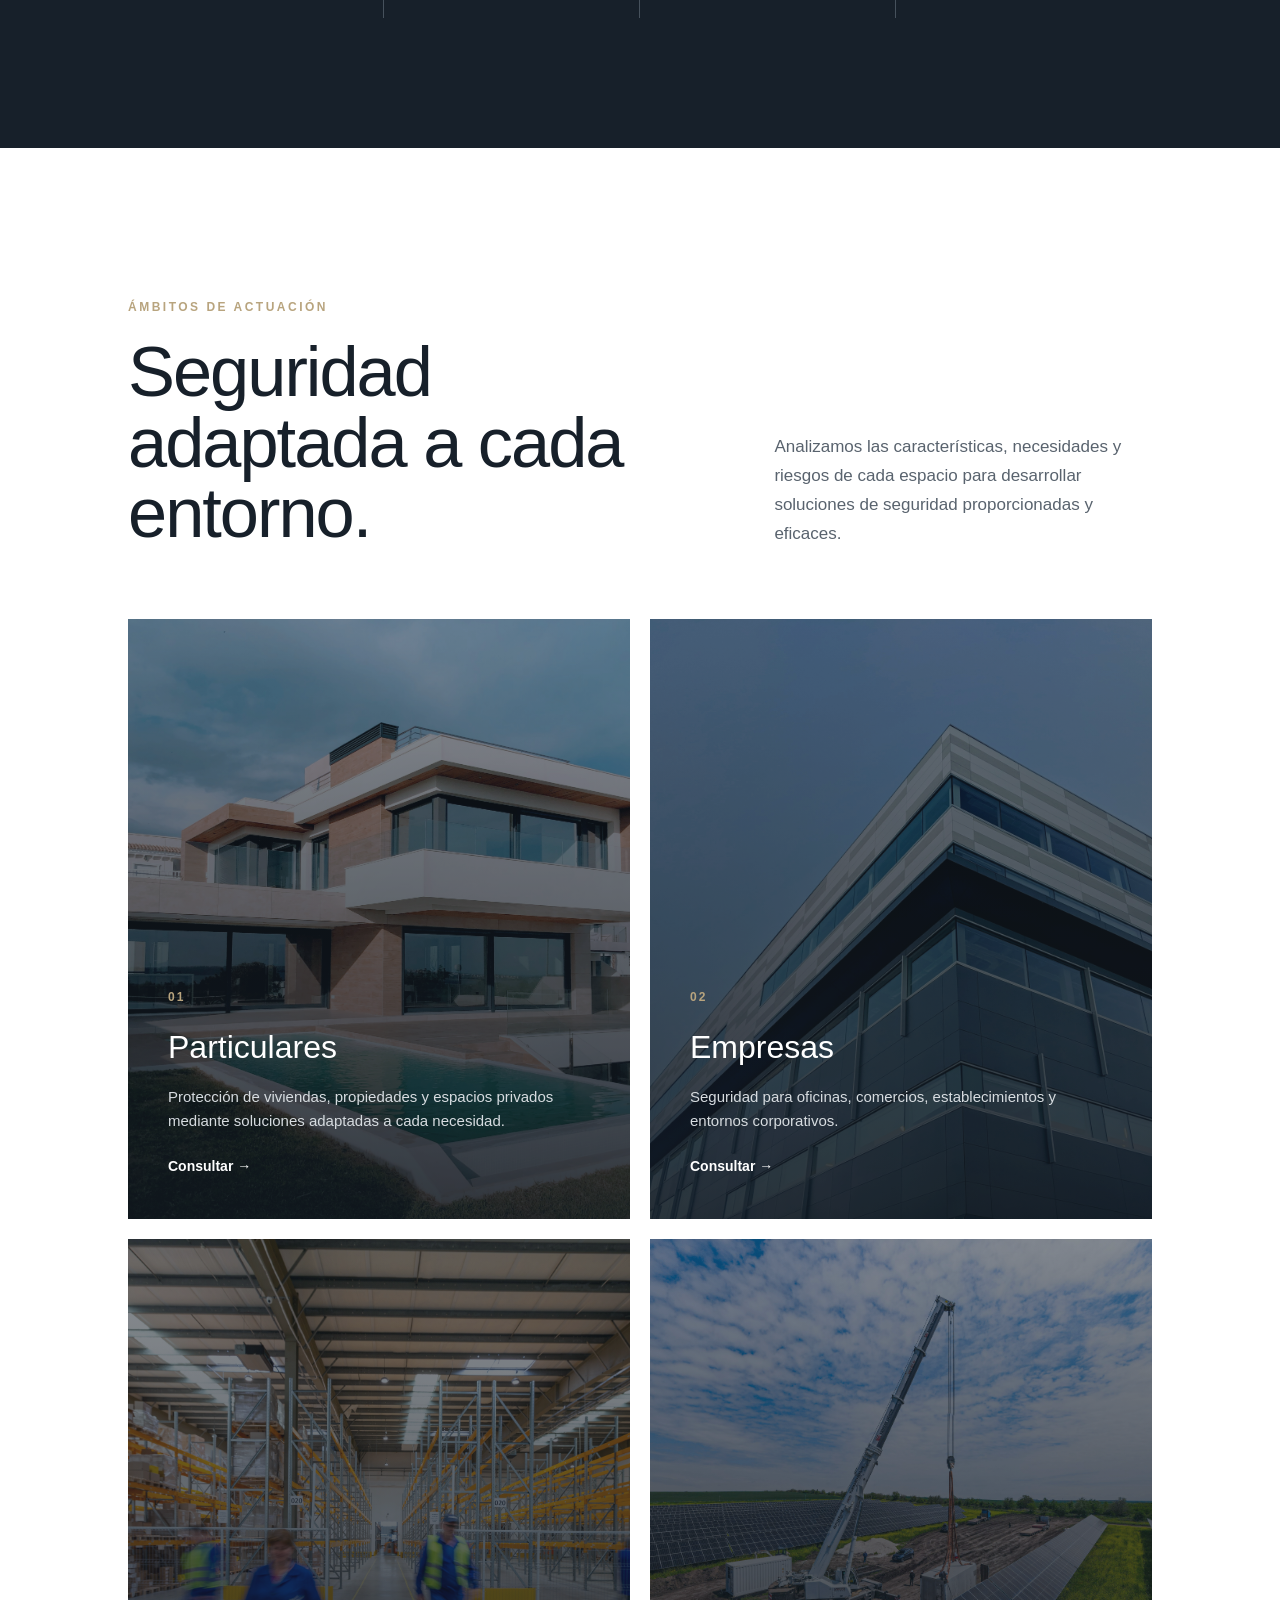
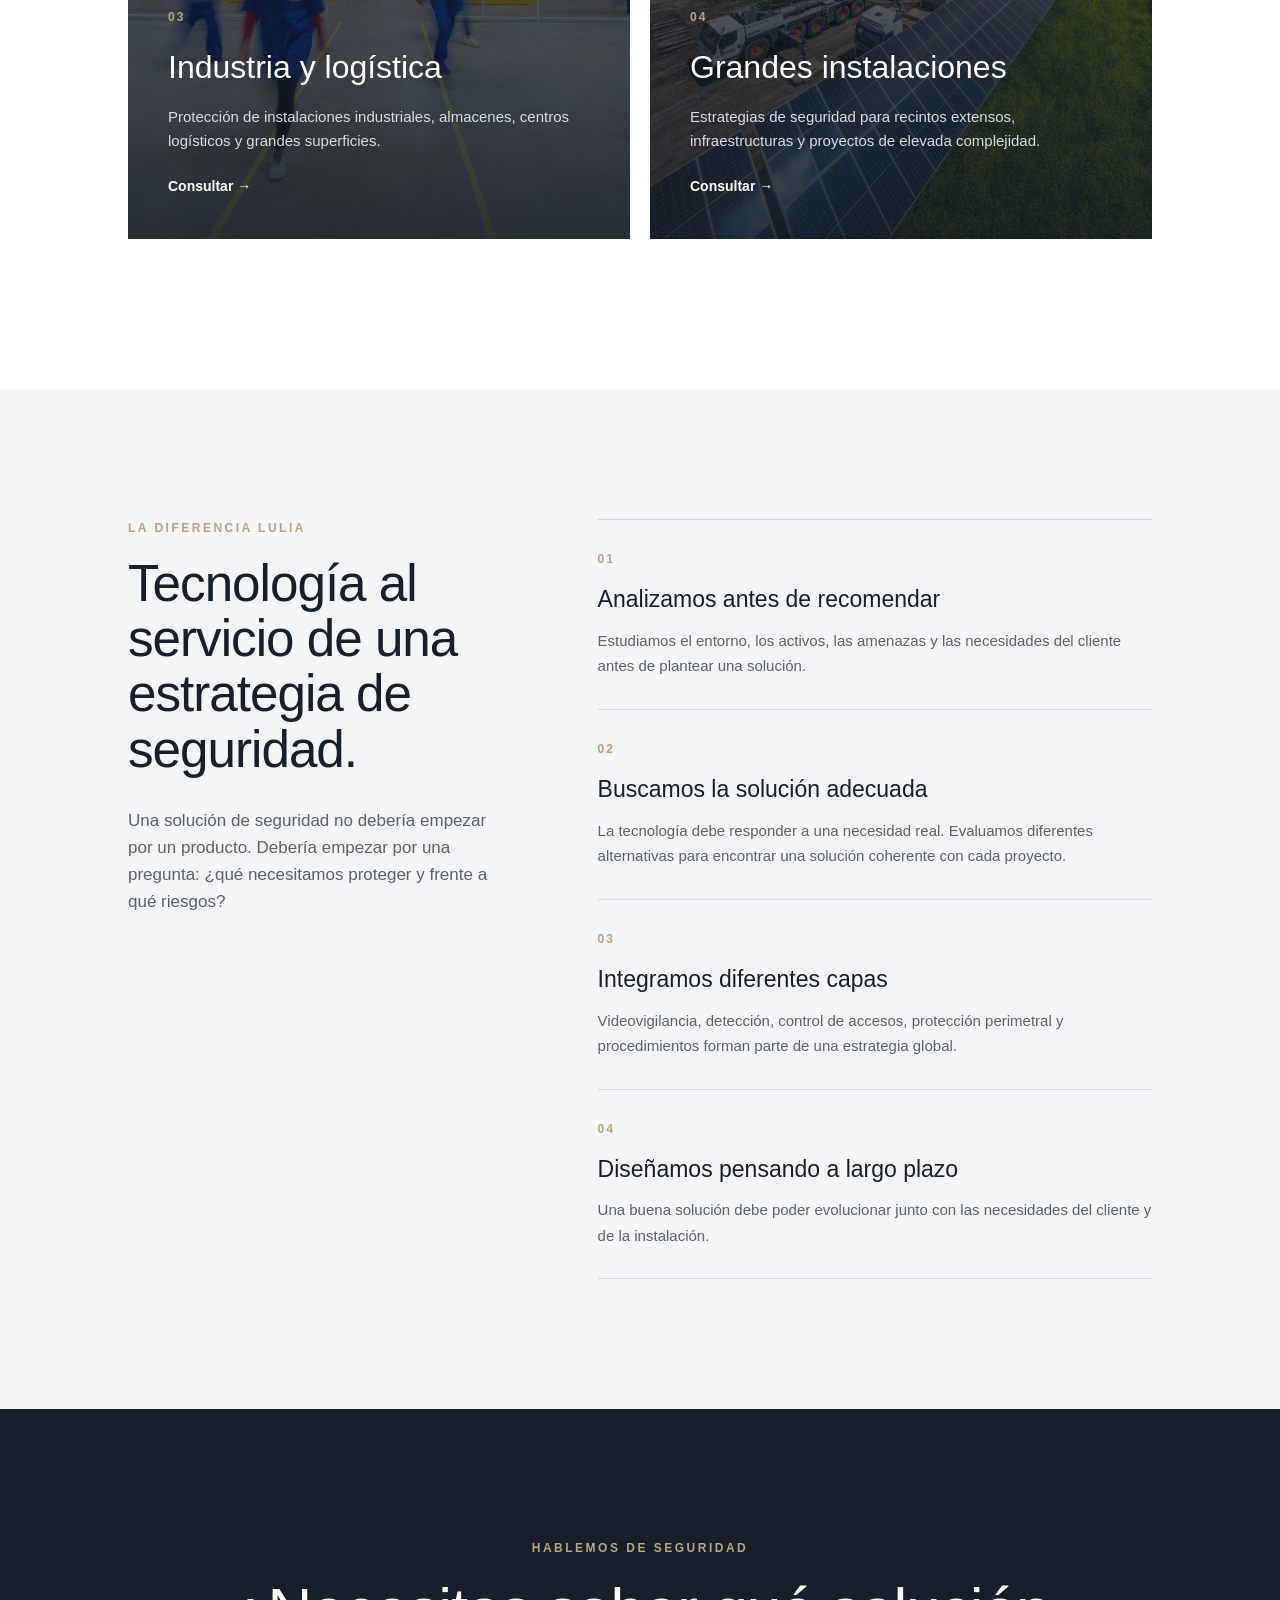
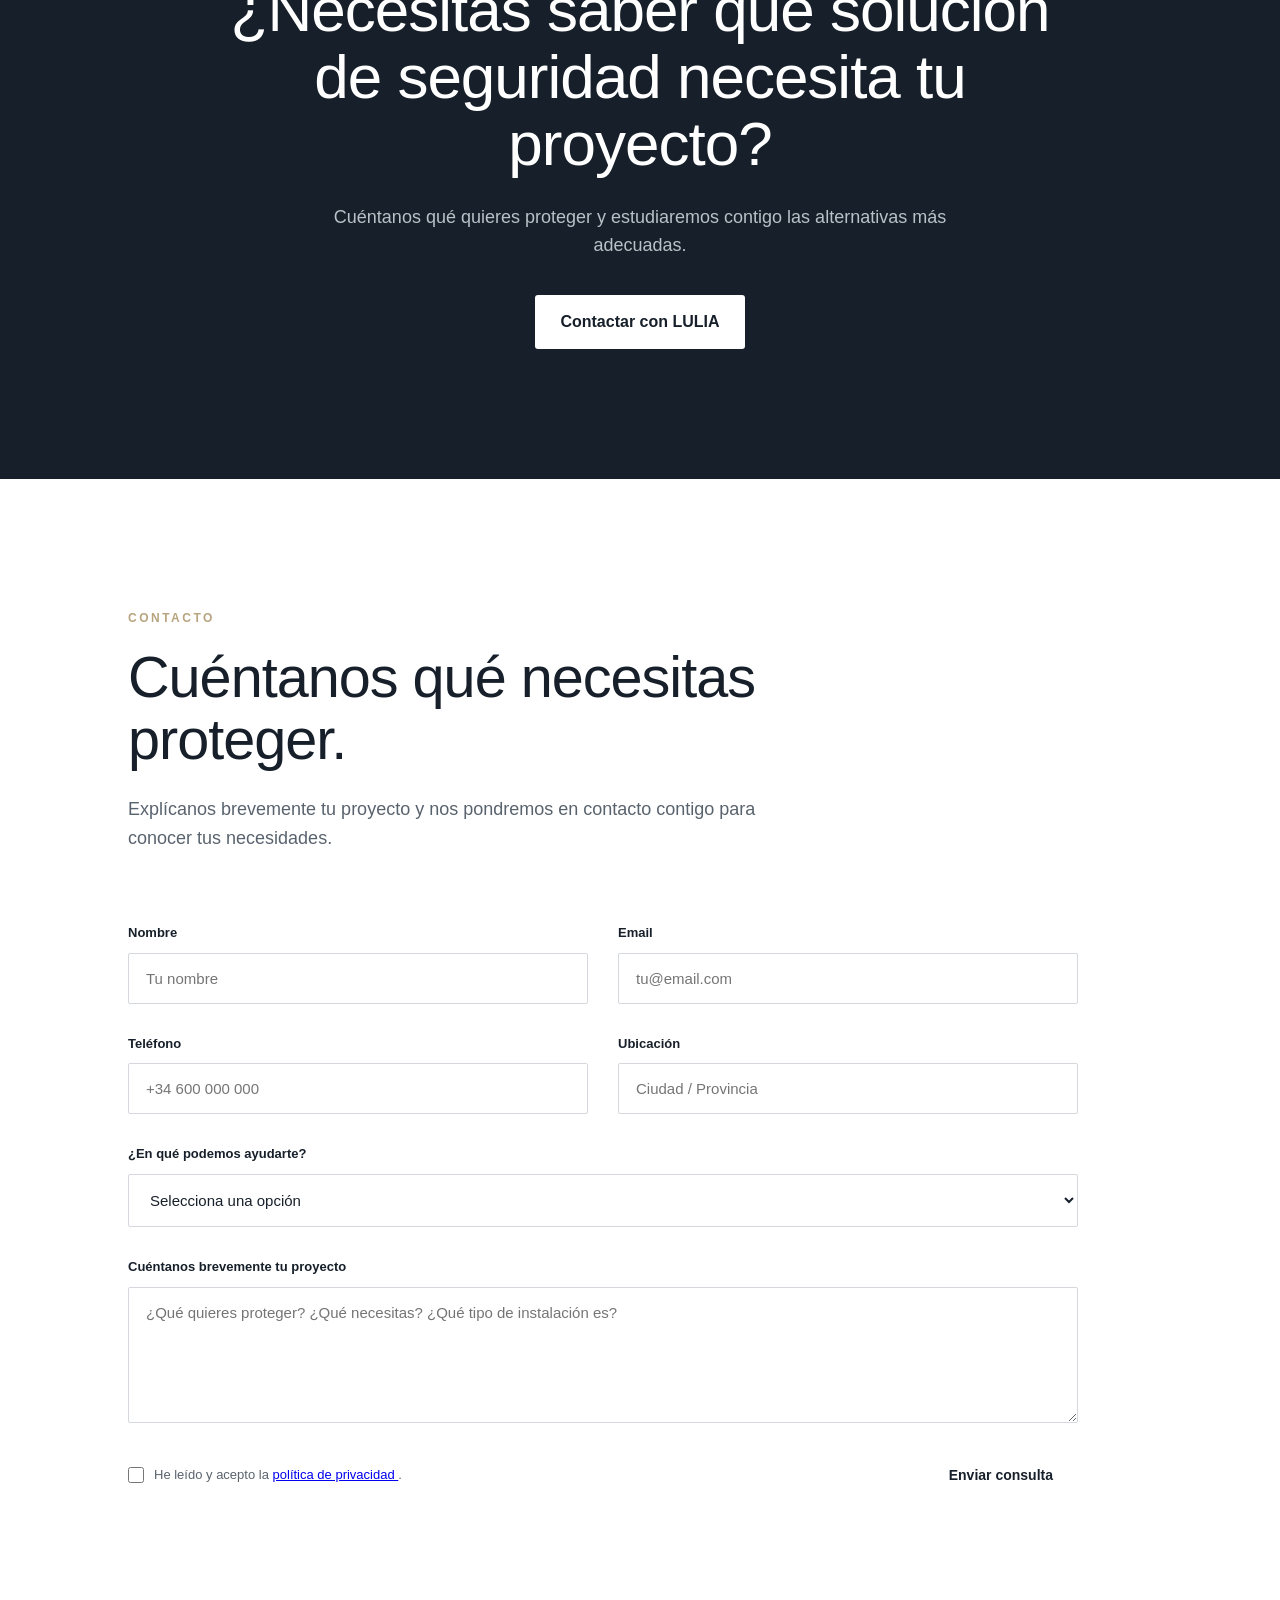
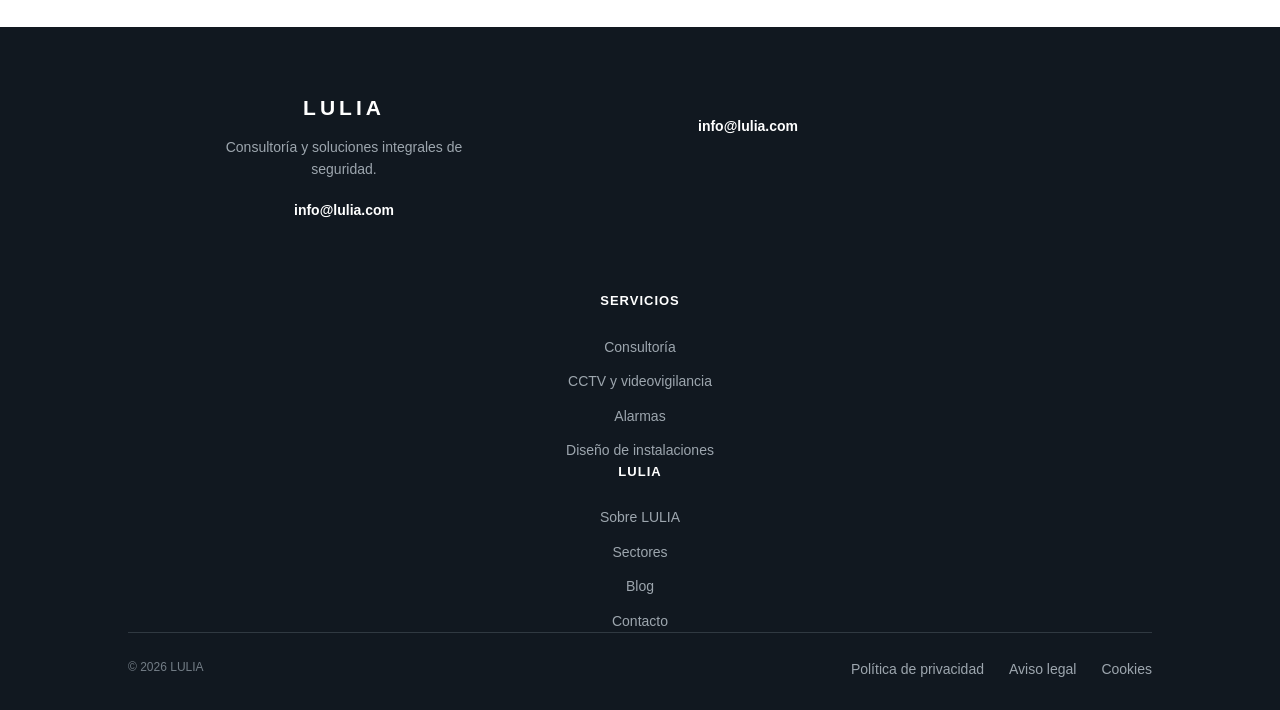
==== commit faa29520: "Actualiza diseño del header y logo" ====
--- a/index.html
+++ b/index.html
@@ -187,86 +187,104 @@
 <body>
 
     <header>
-        <div class="brand">
-
-    <div class="logo">
-        LULIA
-    </div>
-
-    <span>
-        SECURITY CONSULTING
-    </span>
-
-</div>
-
-        <button
-    class="menu-toggle"
-    aria-label="Abrir menú"
-    aria-expanded="false"
-    type="button"
->
-    ☰
-</button>
-
-
-<nav class="main-nav">
-
-    <a href="#servicios">
-        Servicios
-    </a>
-
-    <a href="#sectores">
-        Sectores
-    </a>
-
-    <a href="#empresa">
-        LULIA
-    </a>
-
-    <a href="blog.html">
-        Blog
-    </a>
-
-    <a href="#contacto" class="nav-contact">
-        Contactar
-    </a>
-
-</nav>
-    </header>
+
+    <a href="index.html" class="brand">
+
+    <img
+        src="images/logo-lulia.png"
+        alt="LULIA Security Consulting"
+        class="brand-logo"
+    >
+
+</a>
+
+
+    <button
+        class="menu-toggle"
+        aria-label="Abrir menú"
+        aria-expanded="false"
+        type="button"
+    >
+        ☰
+    </button>
+
+
+    <nav class="main-nav">
+
+        <a href="#servicios">
+            Servicios
+        </a>
+
+        <a href="#sectores">
+            Sectores
+        </a>
+
+        <a href="#empresa">
+            LULIA
+        </a>
+
+        <a href="blog.html">
+            Blog
+        </a>
+
+        <a href="#contacto" class="nav-contact">
+            Contactar
+        </a>
+
+    </nav>
+
+</header>
 
 
     <main>
 
         <section class="hero">
 
+    <div class="hero-background"></div>
+
+    <div class="hero-overlay"></div>
+
     <div class="hero-content">
 
         <p class="eyebrow">
-            LULIA · CONSULTORÍA Y SEGURIDAD
+            LULIA · SECURITY CONSULTING
         </p>
 
         <h1>
-            La seguridad empieza por entender el riesgo.
+            La seguridad empieza
+            por entender el riesgo.
         </h1>
 
         <p class="hero-text">
-            Asesoramiento integral en seguridad privada,
-            videovigilancia, CCTV, alarmas y tecnologías
-            aplicadas a la protección de personas, viviendas,
-            empresas e instalaciones.
+            Consultoría y estrategia de seguridad para
+            empresas, instalaciones y proyectos que necesitan
+            proteger lo que realmente importa.
         </p>
 
         <div class="hero-buttons">
 
             <a href="#contacto" class="button">
-                Hablar con un especialista
+                Hablemos
             </a>
 
-            <a href="#servicios" class="button-secondary">
+            <a href="#servicios" class="hero-text-link">
                 Descubrir LULIA
+                <span>→</span>
             </a>
 
         </div>
+
+    </div>
+
+    <div class="hero-bottom">
+
+        <span>
+            CONSULTORÍA · TECNOLOGÍA · ESTRATEGIA
+        </span>
+
+        <span>
+            01
+        </span>
 
     </div>
 
@@ -274,183 +292,259 @@
 <section class="intro">
 
     <div class="intro-label">
-        <p class="eyebrow">UNA VISIÓN INTEGRAL</p>
-    </div>
+
+        <p class="eyebrow">
+            UNA VISIÓN DIFERENTE
+        </p>
+
+    </div>
+
 
     <div class="intro-content">
 
         <h2>
-            No existe una única solución para todos los riesgos.
+            No empezamos por la tecnología.
+            Empezamos por el riesgo.
         </h2>
 
+        <div class="intro-text">
+
+            <p>
+                En LULIA analizamos cada proyecto desde una
+                perspectiva global para comprender qué debe
+                protegerse, frente a qué amenazas y qué nivel
+                de seguridad necesita realmente.
+            </p>
+
+            <p>
+                A partir de ese análisis diseñamos estrategias
+                y soluciones adaptadas al entorno, combinando
+                personas, procesos y tecnología.
+            </p>
+
+        </div>
+
+        <a
+            href="#empresa"
+            class="text-link"
+        >
+            Conocer LULIA
+            <span>→</span>
+        </a>
+
+    </div>
+
+</section>
+
+
+        <section id="servicios" class="services">
+
+    <div class="services-header">
+
+        <div>
+            <p class="eyebrow">
+                ÁREAS DE ESPECIALIZACIÓN
+            </p>
+
+            <h2>
+                Seguridad diseñada
+                alrededor de cada riesgo.
+            </h2>
+        </div>
+
         <p>
-            En LULIA analizamos cada situación desde una perspectiva
-            global para identificar las necesidades reales de seguridad
-            de cada cliente.
+            Analizamos cada proyecto desde una perspectiva
+            integral para diseñar estrategias de seguridad
+            adaptadas a las necesidades reales de cada entorno.
         </p>
 
-        <p>
-            Desde una vivienda hasta una gran instalación industrial,
-            estudiamos el entorno, los riesgos y las necesidades
-            operativas para plantear soluciones proporcionadas,
-            eficientes y adaptadas a cada proyecto.
-        </p>
-
-    </div>
-
-</section>
-
-
-        <section id="servicios" class="services">
-
-    <div class="section-heading">
-
-        <div>
-            <p class="eyebrow">ÁREAS DE ESPECIALIZACIÓN</p>
-
-            <h2>
-                Soluciones de seguridad diseñadas alrededor de cada riesgo.
-            </h2>
-        </div>
-
-        <p class="section-description">
-            Desde el análisis inicial hasta el diseño de soluciones,
-            abordamos la seguridad como un sistema integral.
-        </p>
-
-    </div>
-
-
-    <div class="services-list">
-
-    <article class="service-card">
-
-        <span class="service-number">01</span>
-
-        <div>
-            <h3>Consultoría de seguridad</h3>
-
-            <p>
-                Asesoramiento integral para identificar riesgos,
-                necesidades y oportunidades de mejora en la
-                seguridad de personas, viviendas, empresas
-                e instalaciones.
-            </p>
-
-            <a href="#" class="service-link">
-                Consultar →
-            </a>
-        </div>
-
-    </article>
-
-
-    <article class="service-card">
-
-        <span class="service-number">02</span>
-
-        <div>
-            <h3>CCTV y videovigilancia</h3>
-
-            <p>
-                Asesoramiento y diseño de soluciones de
-                videovigilancia adaptadas al entorno, incluyendo
-                selección tecnológica, distribución y análisis
-                inteligente de vídeo.
-            </p>
-
-            <a href="#" class="service-link">
-                Consultar →
-            </a>
-        </div>
-
-    </article>
-
-
-    <article class="service-card">
-
-        <span class="service-number">03</span>
-
-        <div>
-            <h3>Alarmas y detección</h3>
-
-            <p>
-                Análisis de necesidades y asesoramiento sobre
-                sistemas de detección, intrusión, alerta y
-                protección adaptados a cada espacio.
-            </p>
-
-            <a href="#" class="service-link">
-                Consultar →
-            </a>
-        </div>
-
-    </article>
-
-
-    <article class="service-card">
-
-        <span class="service-number">04</span>
-
-        <div>
-            <h3>Diseño de instalaciones</h3>
-
-            <p>
-                Planificación de sistemas y medidas de seguridad
-                integradas en la arquitectura, operativa y
-                características de cada instalación.
-            </p>
-
-            <a href="#" class="service-link">
-                Consultar →
-            </a>
-        </div>
-
-    </article>
-
-
-    <article class="service-card">
-
-        <span class="service-number">05</span>
-
-        <div>
-            <h3>Análisis inteligente de vídeo</h3>
-
-            <p>
-                Exploramos las posibilidades de las tecnologías
-                de análisis de vídeo e inteligencia aplicada a
-                la detección y gestión de situaciones relevantes.
-            </p>
-
-            <a href="#" class="service-link">
-                Consultar →
-            </a>
-        </div>
-
-    </article>
-
-
-    <article class="service-card">
-
-        <span class="service-number">06</span>
-
-        <div>
-            <h3>Seguridad integral</h3>
-
-            <p>
-                Visión global de la protección de viviendas,
-                negocios, instalaciones y grandes superficies,
-                coordinando las diferentes capas de seguridad.
-            </p>
-
-            <a href="#" class="service-link">
-                Consultar →
-            </a>
-        </div>
-
-    </article>
-
-</div>
+    </div>
+
+
+    <div class="services-editorial">
+
+        <article class="service-editorial service-featured">
+
+            <span class="service-number">01</span>
+
+            <div class="service-editorial-content">
+
+                <p class="service-category">
+                    ESTRATEGIA
+                </p>
+
+                <h3>
+                    Consultoría
+                    de seguridad
+                </h3>
+
+                <p>
+                    Identificamos riesgos, vulnerabilidades
+                    y necesidades para definir una estrategia
+                    de protección coherente con cada proyecto.
+                </p>
+
+                <a href="#contacto" class="text-link">
+                    Saber más
+                    <span>→</span>
+                </a>
+
+            </div>
+
+        </article>
+
+
+        <article class="service-editorial">
+
+            <span class="service-number">02</span>
+
+            <div class="service-editorial-content">
+
+                <p class="service-category">
+                    TECNOLOGÍA
+                </p>
+
+                <h3>
+                    CCTV y
+                    videovigilancia
+                </h3>
+
+                <p>
+                    Diseño y asesoramiento en soluciones de
+                    videovigilancia adaptadas al entorno.
+                </p>
+
+                <a href="#contacto" class="text-link">
+                    Saber más
+                    <span>→</span>
+                </a>
+
+            </div>
+
+        </article>
+
+
+        <article class="service-editorial">
+
+            <span class="service-number">03</span>
+
+            <div class="service-editorial-content">
+
+                <p class="service-category">
+                    PROTECCIÓN
+                </p>
+
+                <h3>
+                    Alarmas
+                    y detección
+                </h3>
+
+                <p>
+                    Sistemas de detección, intrusión y alerta
+                    adaptados a cada espacio.
+                </p>
+
+                <a href="#contacto" class="text-link">
+                    Saber más
+                    <span>→</span>
+                </a>
+
+            </div>
+
+        </article>
+
+
+        <article class="service-editorial">
+
+            <span class="service-number">04</span>
+
+            <div class="service-editorial-content">
+
+                <p class="service-category">
+                    INGENIERÍA
+                </p>
+
+                <h3>
+                    Diseño de
+                    instalaciones
+                </h3>
+
+                <p>
+                    Planificación de sistemas de seguridad
+                    integrados en la arquitectura y operativa.
+                </p>
+
+                <a href="#contacto" class="text-link">
+                    Saber más
+                    <span>→</span>
+                </a>
+
+            </div>
+
+        </article>
+
+
+        <article class="service-editorial">
+
+            <span class="service-number">05</span>
+
+            <div class="service-editorial-content">
+
+                <p class="service-category">
+                    INTELIGENCIA
+                </p>
+
+                <h3>
+                    Análisis
+                    inteligente de vídeo
+                </h3>
+
+                <p>
+                    Tecnología aplicada a la detección y análisis
+                    de situaciones relevantes.
+                </p>
+
+                <a href="#contacto" class="text-link">
+                    Saber más
+                    <span>→</span>
+                </a>
+
+            </div>
+
+        </article>
+
+
+        <article class="service-editorial">
+
+            <span class="service-number">06</span>
+
+            <div class="service-editorial-content">
+
+                <p class="service-category">
+                    INTEGRACIÓN
+                </p>
+
+                <h3>
+                    Seguridad
+                    integral
+                </h3>
+
+                <p>
+                    Coordinación de las diferentes capas
+                    que forman una estrategia global.
+                </p>
+
+                <a href="#contacto" class="text-link">
+                    Saber más
+                    <span>→</span>
+                </a>
+
+            </div>
+
+        </article>
+
+    </div>
+
 </section>
 <section class="approach">
 
--- a/styles.css
+++ b/styles.css
@@ -3041,4 +3041,1754 @@
         margin-top: 15px;
     }
 
+}
+/* =====================================================
+   LULIA V2 — CORPORATE EDITORIAL DESIGN
+   HEADER + HERO + INTRO
+   ===================================================== */
+
+
+/* =========================
+   HEADER
+   ========================= */
+
+.site-header {
+    position: fixed;
+
+    top: 0;
+    left: 0;
+    right: 0;
+
+    z-index: 1000;
+
+    height: 84px;
+
+    background: rgba(255, 255, 255, 0.96);
+
+    border-bottom: 1px solid #e5e7e9;
+
+    backdrop-filter: blur(14px);
+}
+
+
+.header-inner {
+    width: 100%;
+
+    height: 100%;
+
+    padding: 0 6%;
+
+    display: flex;
+
+    align-items: center;
+
+    justify-content: space-between;
+}
+
+
+.site-header .brand {
+    display: flex;
+
+    flex-direction: column;
+
+    gap: 3px;
+
+    color: var(--dark);
+
+    text-decoration: none;
+}
+
+
+.site-header .logo {
+    font-size: 22px;
+
+    font-weight: 700;
+
+    letter-spacing: 5px;
+
+    line-height: 1;
+}
+
+
+.brand-subtitle {
+    font-size: 7px;
+
+    font-weight: 700;
+
+    letter-spacing: 2px;
+
+    color: #6b747d;
+}
+
+
+.site-header .main-nav {
+    display: flex;
+
+    align-items: center;
+
+    gap: 32px;
+}
+
+
+.site-header .main-nav a {
+    position: relative;
+
+    padding: 8px 0;
+
+    color: var(--dark);
+
+    text-decoration: none;
+
+    font-size: 14px;
+
+    font-weight: 500;
+
+    transition: color 0.2s ease;
+}
+
+
+.site-header .main-nav a:not(.nav-contact)::after {
+    content: "";
+
+    position: absolute;
+
+    left: 0;
+    right: 0;
+    bottom: 0;
+
+    height: 1px;
+
+    background: var(--accent);
+
+    transform: scaleX(0);
+
+    transform-origin: right;
+
+    transition: transform 0.3s ease;
+}
+
+
+.site-header .main-nav a:hover {
+    color: #6b747d;
+}
+
+
+.site-header .main-nav a:not(.nav-contact):hover::after {
+    transform: scaleX(1);
+
+    transform-origin: left;
+}
+
+
+.site-header .nav-contact {
+    padding: 12px 21px !important;
+
+    background: var(--dark);
+
+    color: white !important;
+}
+
+
+.site-header .nav-contact:hover {
+    background: var(--accent);
+}
+
+
+/* =========================
+   HERO
+   ========================= */
+
+.hero {
+    position: relative;
+
+    min-height: 760px;
+
+    padding: 160px 6% 100px;
+
+    display: flex;
+
+    align-items: center;
+
+    overflow: hidden;
+
+    background:
+        url("images/hero.jpg")
+        center center /
+        cover
+        no-repeat;
+
+    color: white;
+}
+
+
+.hero-overlay {
+    position: absolute;
+
+    inset: 0;
+
+    background:
+        linear-gradient(
+            90deg,
+            rgba(9, 15, 21, 0.88) 0%,
+            rgba(9, 15, 21, 0.68) 42%,
+            rgba(9, 15, 21, 0.25) 100%
+        );
+}
+
+
+.hero-inner {
+    position: relative;
+
+    z-index: 2;
+
+    width: 100%;
+
+    max-width: 1440px;
+
+    margin: 0 auto;
+}
+
+
+.hero-content {
+    max-width: 850px;
+}
+
+
+.hero .eyebrow {
+    margin-bottom: 25px;
+
+    color: var(--accent);
+
+    font-size: 11px;
+
+    letter-spacing: 3px;
+}
+
+
+.hero h1 {
+    max-width: 850px;
+
+    margin-bottom: 30px;
+
+    font-size: clamp(48px, 6.5vw, 88px);
+
+    line-height: 0.98;
+
+    font-weight: 400;
+
+    letter-spacing: -2.5px;
+}
+
+
+.hero-text {
+    max-width: 650px;
+
+    margin-bottom: 38px;
+
+    color: #e2e6e9;
+
+    font-size: 19px;
+
+    line-height: 1.65;
+}
+
+
+.hero-buttons {
+    display: flex;
+
+    align-items: center;
+
+    gap: 30px;
+}
+
+
+.hero .button {
+    padding: 15px 27px;
+
+    border-radius: 0;
+
+    background: white;
+
+    color: var(--dark);
+
+    font-size: 14px;
+
+    transition:
+        background 0.25s ease,
+        transform 0.25s ease;
+}
+
+
+.hero .button:hover {
+    background: var(--accent);
+
+    color: white;
+
+    transform: translateY(-2px);
+}
+
+
+.hero-text-link {
+    display: inline-flex;
+
+    align-items: center;
+
+    gap: 12px;
+
+    color: white;
+
+    text-decoration: none;
+
+    font-size: 14px;
+
+    font-weight: 600;
+}
+
+
+.hero-text-link span {
+    font-size: 20px;
+
+    transition: transform 0.25s ease;
+}
+
+
+.hero-text-link:hover span {
+    transform: translateX(6px);
+}
+
+
+/* =========================
+   INTRO
+   ========================= */
+
+.intro {
+    display: grid;
+
+    grid-template-columns: 0.55fr 1.45fr;
+
+    gap: 80px;
+
+    padding: 150px 10%;
+
+    background: white;
+}
+
+
+.intro-label {
+    padding-top: 12px;
+}
+
+
+.intro-label .eyebrow {
+    margin: 0;
+}
+
+
+.intro-content {
+    max-width: 1000px;
+}
+
+
+.intro-content h2 {
+    max-width: 950px;
+
+    margin-bottom: 42px;
+
+    color: var(--dark);
+
+    font-size: clamp(38px, 5vw, 68px);
+
+    line-height: 1.04;
+
+    font-weight: 400;
+
+    letter-spacing: -2px;
+}
+
+
+.intro-text {
+    display: grid;
+
+    grid-template-columns: 1fr 1fr;
+
+    gap: 50px;
+
+    max-width: 900px;
+
+    margin-bottom: 35px;
+}
+
+
+.intro-content p {
+    margin: 0;
+
+    color: var(--text);
+
+    font-size: 17px;
+
+    line-height: 1.75;
+}
+
+
+.text-link {
+    display: inline-flex;
+
+    align-items: center;
+
+    gap: 12px;
+
+    color: var(--dark);
+
+    text-decoration: none;
+
+    font-size: 14px;
+
+    font-weight: 700;
+}
+
+
+.text-link span {
+    font-size: 20px;
+
+    transition: transform 0.25s ease;
+}
+
+
+.text-link:hover span {
+    transform: translateX(6px);
+}
+
+
+/* =========================
+   MOBILE
+   ========================= */
+
+@media (max-width: 900px) {
+
+    .site-header {
+        height: 76px;
+    }
+
+
+    .header-inner {
+        padding: 0 6%;
+    }
+
+
+    .site-header .main-nav {
+        display: none;
+
+        position: absolute;
+
+        top: 76px;
+
+        left: 0;
+        right: 0;
+
+        flex-direction: column;
+
+        align-items: stretch;
+
+        gap: 0;
+
+        padding: 15px 6% 25px;
+
+        background: white;
+
+        border-bottom: 1px solid #e5e7e9;
+    }
+
+
+    .site-header .main-nav.open {
+        display: flex;
+    }
+
+
+    .site-header .main-nav a {
+        padding: 16px 0;
+
+        border-bottom: 1px solid #eeeeee;
+    }
+
+
+    .site-header .nav-contact {
+        margin-top: 10px;
+
+        text-align: center;
+
+        border-bottom: none !important;
+    }
+
+
+    .hero {
+        min-height: 680px;
+
+        padding: 130px 6% 80px;
+    }
+
+
+    .hero-overlay {
+        background:
+            linear-gradient(
+                90deg,
+                rgba(9, 15, 21, 0.9),
+                rgba(9, 15, 21, 0.55)
+            );
+    }
+
+
+    .hero h1 {
+        font-size: clamp(44px, 10vw, 64px);
+
+        letter-spacing: -1.5px;
+    }
+
+
+    .hero-text {
+        font-size: 17px;
+    }
+
+
+    .intro {
+        grid-template-columns: 1fr;
+
+        gap: 30px;
+
+        padding: 90px 6%;
+    }
+
+
+    .intro-content h2 {
+        font-size: clamp(38px, 9vw, 54px);
+
+        letter-spacing: -1px;
+    }
+
+
+    .intro-text {
+        grid-template-columns: 1fr;
+
+        gap: 20px;
+    }
+
+}
+
+
+@media (max-width: 700px) {
+
+    .hero-buttons {
+        align-items: flex-start;
+
+        flex-direction: column;
+
+        gap: 22px;
+    }
+
+
+    .hero {
+        min-height: 650px;
+    }
+
+
+    .intro {
+        padding: 75px 6%;
+    }
+
+}
+/* =====================================================
+   SERVICIOS — EDITORIAL
+   ===================================================== */
+
+.services {
+    padding: 140px 10%;
+
+    background: #f4f5f5;
+}
+
+
+.services-header {
+    display: grid;
+
+    grid-template-columns: 1.2fr 0.8fr;
+
+    gap: 80px;
+
+    margin-bottom: 80px;
+}
+
+
+.services-header h2 {
+    max-width: 850px;
+
+    margin: 20px 0 0;
+
+    font-size: clamp(42px, 5.5vw, 72px);
+
+    line-height: 1.02;
+
+    font-weight: 400;
+
+    letter-spacing: -2px;
+}
+
+
+.services-header > p {
+    align-self: end;
+
+    max-width: 520px;
+
+    margin: 0;
+
+    color: var(--text);
+
+    font-size: 17px;
+
+    line-height: 1.7;
+}
+
+
+.services-editorial {
+    display: grid;
+
+    grid-template-columns: 70px 1fr;
+
+    min-height: 290px;
+
+    padding: 42px 45px;
+
+    background: white;
+
+    border-top: 1px solid #d8dcdf;
+
+    transition:
+        background 0.3s ease,
+        transform 0.3s ease;
+}
+
+
+.services-editorial:hover {
+    background: var(--dark);
+
+    color: white;
+
+    transform: translateX(8px);
+}
+
+
+.service-number {
+    font-size: 13px;
+
+    font-weight: 700;
+
+    letter-spacing: 2px;
+
+    color: var(--accent);
+}
+
+
+.service-editorial-content {
+    max-width: 760px;
+}
+
+
+.service-category {
+    margin: 0 0 15px;
+
+    font-size: 10px !important;
+
+    font-weight: 700;
+
+    letter-spacing: 2.5px;
+
+    color: #7b858d !important;
+}
+
+
+.service-editorial:hover .service-category {
+    color: var(--accent) !important;
+}
+
+
+.service-editorial h3 {
+    max-width: 650px;
+
+    margin: 0 0 20px;
+
+    font-size: clamp(30px, 4vw, 52px);
+
+    line-height: 1;
+
+    font-weight: 400;
+
+    letter-spacing: -1.5px;
+}
+
+
+.service-editorial-content > p:not(.service-category) {
+    max-width: 620px;
+
+    margin-bottom: 25px;
+
+    color: var(--text);
+
+    font-size: 16px;
+
+    line-height: 1.7;
+}
+
+
+.services-editorial:hover
+.service-editorial-content > p:not(.service-category) {
+    color: #d5dade;
+}
+
+
+.service-editorial .text-link {
+    color: var(--dark);
+}
+
+
+.service-editorial:hover .text-link {
+    color: white;
+}
+
+
+@media (max-width: 900px) {
+
+    .services {
+        padding: 90px 6%;
+    }
+
+
+    .services-header {
+        grid-template-columns: 1fr;
+
+        gap: 30px;
+
+        margin-bottom: 50px;
+    }
+
+
+    .services-editorial {
+        grid-template-columns: 45px 1fr;
+
+        padding: 32px 25px;
+
+        min-height: auto;
+    }
+
+
+    .services-editorial:hover {
+        transform: none;
+    }
+
+}
+
+
+@media (max-width: 600px) {
+
+    .services {
+        padding: 75px 6%;
+    }
+
+
+    .services-header h2 {
+        font-size: 42px;
+
+        letter-spacing: -1px;
+    }
+
+
+    .services-editorial {
+        grid-template-columns: 1fr;
+
+        gap: 25px;
+
+        padding: 30px 20px;
+    }
+
+
+    .service-editorial h3 {
+        font-size: 36px;
+    }
+
+}
+/* =====================================================
+   SECTORES — EDITORIAL IMAGE GRID
+   ===================================================== */
+
+.sectors {
+    padding: 150px 10%;
+
+    background: white;
+}
+
+
+.sectors-header {
+    display: grid;
+
+    grid-template-columns: 1.2fr 0.8fr;
+
+    gap: 80px;
+
+    margin-bottom: 70px;
+}
+
+
+.sectors-header h2 {
+    max-width: 800px;
+
+    margin: 20px 0 0;
+
+    font-size: clamp(42px, 5.5vw, 72px);
+
+    line-height: 1;
+
+    font-weight: 400;
+
+    letter-spacing: -2px;
+}
+
+
+.sectors-header > p {
+    align-self: end;
+
+    margin: 0;
+
+    color: var(--text);
+
+    font-size: 17px;
+
+    line-height: 1.7;
+}
+
+
+.sectors-editorial {
+    display: grid;
+
+    grid-template-columns: 1fr 1fr;
+
+    gap: 2px;
+
+    background: white;
+}
+
+
+.sector-editorial {
+    position: relative;
+
+    min-height: 520px;
+
+    overflow: hidden;
+
+    color: white;
+}
+
+
+.sector-background {
+    position: absolute;
+
+    inset: 0;
+
+    background-position: center;
+
+    background-size: cover;
+
+    transition: transform 0.7s ease;
+}
+
+
+.sector-private .sector-background {
+    background-image:
+        url("images/private.jpg");
+}
+
+
+.sector-business .sector-background {
+    background-image:
+        url("images/business.jpg");
+}
+
+
+.sector-industry .sector-background {
+    background-image:
+        url("images/industry.jpg");
+}
+
+
+.sector-complex .sector-background {
+    background-image:
+        url("images/complex.jpg");
+}
+
+
+.sector-overlay {
+    position: absolute;
+
+    inset: 0;
+
+    background:
+        linear-gradient(
+            180deg,
+            rgba(8, 14, 20, 0.15),
+            rgba(8, 14, 20, 0.88)
+        );
+}
+
+
+.sector-editorial:hover
+.sector-background {
+    transform: scale(1.05);
+}
+
+
+.sector-editorial-content {
+    position: absolute;
+
+    left: 42px;
+    right: 42px;
+    bottom: 40px;
+
+    z-index: 2;
+}
+
+
+.sector-editorial-content > span {
+    display: block;
+
+    margin-bottom: 25px;
+
+    color: var(--accent);
+
+    font-size: 12px;
+
+    font-weight: 700;
+
+    letter-spacing: 2px;
+}
+
+
+.sector-editorial-content > p {
+    margin: 0 0 12px;
+
+    font-size: 10px;
+
+    font-weight: 700;
+
+    letter-spacing: 2.5px;
+
+    color: #dce1e4;
+}
+
+
+.sector-editorial-content h3 {
+    max-width: 480px;
+
+    margin: 0 0 25px;
+
+    font-size: clamp(32px, 4vw, 52px);
+
+    line-height: 1;
+
+    font-weight: 400;
+
+    letter-spacing: -1px;
+}
+
+
+.sector-editorial-content a {
+    display: inline-flex;
+
+    align-items: center;
+
+    gap: 12px;
+
+    color: white;
+
+    text-decoration: none;
+
+    font-size: 14px;
+
+    font-weight: 700;
+}
+
+
+.sector-editorial-content a span {
+    font-size: 20px;
+
+    transition: transform 0.25s ease;
+}
+
+
+.sector-editorial-content a:hover span {
+    transform: translateX(6px);
+}
+
+
+@media (max-width: 900px) {
+
+    .sectors {
+        padding: 90px 6%;
+    }
+
+
+    .sectors-header {
+        grid-template-columns: 1fr;
+
+        gap: 30px;
+    }
+
+
+    .sectors-editorial {
+        grid-template-columns: 1fr;
+    }
+
+
+    .sector-editorial {
+        min-height: 450px;
+    }
+
+}
+
+
+@media (max-width: 600px) {
+
+    .sectors {
+        padding: 75px 6%;
+    }
+
+
+    .sectors-header h2 {
+        font-size: 42px;
+
+        letter-spacing: -1px;
+    }
+
+
+    .sector-editorial-content {
+        left: 25px;
+        right: 25px;
+        bottom: 28px;
+    }
+
+}
+/* =====================================================
+   CORRECCIÓN — ÁREAS DE ESPECIALIZACIÓN
+   ===================================================== */
+
+.services-editorial {
+    display: grid !important;
+    grid-template-columns: 1fr !important;
+    width: 100%;
+    gap: 0 !important;
+}
+
+.service-editorial {
+    position: relative;
+    display: grid !important;
+    grid-template-columns: 70px minmax(0, 1fr) !important;
+    width: 100%;
+    min-height: 290px;
+    box-sizing: border-box;
+    padding: 42px 45px;
+    overflow: hidden;
+}
+
+.service-editorial-content {
+    position: relative;
+    width: 100%;
+    min-width: 0;
+    box-sizing: border-box;
+}
+
+.service-editorial h3 {
+    position: relative;
+    width: 100%;
+    margin: 0 0 20px;
+}
+
+.service-editorial-content > p {
+    position: relative;
+    max-width: 620px;
+}
+
+.service-number {
+    position: relative;
+    display: block;
+    width: auto;
+    flex-shrink: 0;
+}
+
+
+/* =========================
+   MÓVIL
+   ========================= */
+
+@media (max-width: 900px) {
+
+    .services-editorial {
+        display: grid !important;
+        grid-template-columns: 1fr !important;
+    }
+
+    .service-editorial {
+        display: grid !important;
+        grid-template-columns: 45px minmax(0, 1fr) !important;
+        width: 100%;
+        min-height: auto;
+    }
+
+}
+
+
+@media (max-width: 600px) {
+
+    .service-editorial {
+        grid-template-columns: 1fr !important;
+        gap: 22px;
+        padding: 30px 20px;
+    }
+
+}
+/* =====================================================
+   LULIA — HEADER
+   ===================================================== */
+
+.site-header {
+    position: relative;
+    z-index: 1000;
+    width: 100%;
+    background: #ffffff;
+    border-bottom: 1px solid #e5e7e9;
+}
+
+.header-inner {
+    width: 90%;
+    max-width: 1440px;
+    min-height: 86px;
+    margin: 0 auto;
+
+    display: flex;
+    align-items: center;
+    gap: 40px;
+}
+
+/* MARCA */
+
+.site-header .brand {
+    display: flex;
+    align-items: center;
+    gap: 14px;
+
+    color: #101820;
+    text-decoration: none;
+
+    flex-shrink: 0;
+}
+
+.site-header .logo {
+    margin: 0;
+
+    color: #101820;
+
+    font-size: 28px;
+    font-weight: 800;
+    line-height: 1;
+    letter-spacing: -1.5px;
+}
+
+.site-header .brand > span {
+    padding-left: 14px;
+
+    border-left: 1px solid #cfd4d7;
+
+    color: #68737a;
+
+    font-size: 9px;
+    font-weight: 700;
+    letter-spacing: 1.8px;
+    white-space: nowrap;
+}
+
+/* NAVEGACIÓN */
+
+.site-header .main-nav {
+    display: flex;
+    align-items: center;
+
+    gap: 34px;
+
+    margin-left: auto;
+}
+
+.site-header .main-nav a {
+    position: relative;
+
+    display: flex;
+    align-items: center;
+
+    height: 86px;
+
+    padding: 0;
+
+    color: #20282e;
+    text-decoration: none;
+
+    font-size: 14px;
+    font-weight: 600;
+
+    white-space: nowrap;
+
+    transition: color 0.25s ease;
+}
+
+.site-header .main-nav a::after {
+    content: "";
+
+    position: absolute;
+
+    left: 0;
+    bottom: 23px;
+
+    width: 0;
+    height: 2px;
+
+    background: #86bc25;
+
+    transition: width 0.25s ease;
+}
+
+.site-header .main-nav a:hover::after {
+    width: 100%;
+}
+
+/* BOTÓN CONTACTAR */
+
+.header-actions {
+    display: flex;
+    align-items: center;
+
+    flex-shrink: 0;
+}
+
+.header-contact {
+    display: inline-flex;
+
+    align-items: center;
+    justify-content: center;
+
+    min-height: 44px;
+
+    padding: 0 24px;
+
+    background: #101820;
+
+    color: #ffffff;
+
+    text-decoration: none;
+
+    font-size: 13px;
+    font-weight: 700;
+
+    transition:
+        background 0.25s ease,
+        color 0.25s ease;
+}
+
+.header-contact:hover {
+    background: #86bc25;
+    color: #101820;
+}
+
+/* MENÚ MÓVIL */
+
+.site-header .menu-toggle {
+    display: none;
+
+    border: 0;
+
+    background: transparent;
+
+    color: #101820;
+
+    font-size: 28px;
+
+    line-height: 1;
+
+    cursor: pointer;
+}
+
+/* TABLET */
+
+@media (max-width: 1050px) {
+
+    .site-header .main-nav {
+        gap: 20px;
+    }
+
+    .site-header .brand > span {
+        display: none;
+    }
+
+}
+
+/* MÓVIL */
+
+@media (max-width: 800px) {
+
+    .header-inner {
+        width: 88%;
+        min-height: 72px;
+    }
+
+    .site-header .main-nav {
+        position: absolute;
+
+        top: 72px;
+        left: 0;
+
+        width: 100%;
+
+        display: none;
+
+        flex-direction: column;
+        align-items: stretch;
+
+        gap: 0;
+
+        margin: 0;
+
+        background: #ffffff;
+
+        border-bottom: 1px solid #e5e7e9;
+    }
+
+    .site-header .main-nav.open {
+        display: flex;
+    }
+
+    .site-header .main-nav a {
+        height: auto;
+
+        padding: 18px 6%;
+
+        border-bottom: 1px solid #eef0f1;
+    }
+
+    .site-header .main-nav a::after {
+        display: none;
+    }
+
+    .header-contact {
+        display: none;
+    }
+
+    .site-header .menu-toggle {
+        display: block;
+
+        padding: 8px;
+    }
+
+}
+/* =====================================================
+   LULIA — HERO EDITORIAL
+   ===================================================== */
+
+.hero {
+    position: relative;
+
+    min-height: calc(100vh - 86px);
+
+    display: flex;
+    align-items: center;
+
+    overflow: hidden;
+
+    background: #101820;
+
+    color: #ffffff;
+}
+
+
+/* IMAGEN */
+
+.hero-background {
+    position: absolute;
+
+    inset: 0;
+
+    background-image:
+        url("images/hero.jpg");
+
+    background-size: cover;
+
+    background-position: center;
+
+    transform: scale(1.02);
+
+    z-index: 0;
+}
+
+
+/* OSCURECIMIENTO */
+
+.hero-overlay {
+    position: absolute;
+
+    inset: 0;
+
+    z-index: 1;
+
+    background:
+        linear-gradient(
+            90deg,
+            rgba(7, 14, 19, 0.92) 0%,
+            rgba(7, 14, 19, 0.76) 38%,
+            rgba(7, 14, 19, 0.30) 75%,
+            rgba(7, 14, 19, 0.12) 100%
+        );
+}
+
+
+/* CONTENIDO */
+
+.hero-content {
+    position: relative;
+
+    z-index: 2;
+
+    width: 100%;
+
+    margin: 0;
+
+    padding-top: 120px;
+    padding-right: 5%;
+    padding-bottom: 120px;
+    padding-left: 3%;
+
+    box-sizing: border-box;
+}
+
+
+.hero-content .eyebrow {
+    margin-bottom: 28px;
+
+    color: #86bc25;
+
+    font-size: 11px;
+
+    font-weight: 700;
+
+    letter-spacing: 3px;
+}
+
+
+.hero-content h1 {
+    max-width: 850px;
+
+    margin: 0 0 30px;
+
+    color: #ffffff;
+
+    font-size: clamp(38px, 4.2vw, 60px);
+
+    line-height: 1.02;
+
+    font-weight: 400;
+
+    letter-spacing: -2px;
+}
+
+
+.hero-text {
+    max-width: 620px;
+
+    margin: 0 0 40px;
+
+    color: rgba(255,255,255,0.82);
+
+    font-size: 18px;
+
+    line-height: 1.65;
+}
+
+
+/* BOTONES */
+
+.hero-buttons {
+    display: flex;
+
+    align-items: center;
+
+    gap: 30px;
+}
+
+
+.hero .button {
+    display: inline-flex;
+
+    align-items: center;
+    justify-content: center;
+
+    min-height: 50px;
+
+    padding: 0 28px;
+
+    background: #86bc25;
+
+    color: #101820;
+
+    text-decoration: none;
+
+    font-size: 13px;
+
+    font-weight: 700;
+
+    transition:
+        background 0.25s ease,
+        transform 0.25s ease;
+}
+
+
+.hero .button:hover {
+    background: #ffffff;
+
+    transform: translateY(-2px);
+}
+
+
+.hero-text-link {
+    display: inline-flex;
+
+    align-items: center;
+
+    gap: 12px;
+
+    color: #ffffff;
+
+    text-decoration: none;
+
+    font-size: 14px;
+
+    font-weight: 700;
+}
+
+
+.hero-text-link span {
+    font-size: 21px;
+
+    transition: transform 0.25s ease;
+}
+
+
+.hero-text-link:hover span {
+    transform: translateX(6px);
+}
+
+
+/* INFORMACIÓN INFERIOR */
+
+.hero-bottom {
+    position: absolute;
+
+    z-index: 3;
+
+    left: 5%;
+
+    right: 5%;
+
+    bottom: 30px;
+
+    display: flex;
+
+    align-items: center;
+
+    justify-content: space-between;
+
+    padding-top: 18px;
+
+    border-top: 1px solid rgba(255,255,255,0.25);
+
+    color: rgba(255,255,255,0.65);
+
+    font-size: 9px;
+
+    font-weight: 700;
+
+    letter-spacing: 2px;
+}
+
+
+.hero-bottom span:last-child {
+    color: #86bc25;
+}
+
+
+/* =====================================================
+   TABLET
+   ===================================================== */
+
+@media (max-width: 900px) {
+
+    .hero {
+        min-height: 720px;
+    }
+
+    .hero-content {
+        width: 88%;
+
+        padding: 100px 0;
+    }
+
+    .hero-content h1 {
+        font-size: clamp(42px, 5.2vw, 72px);
+
+        letter-spacing: -3px;
+    }
+
+}
+
+
+/* =====================================================
+   MÓVIL
+   ===================================================== */
+
+@media (max-width: 600px) {
+
+    .hero {
+        min-height: 700px;
+
+        align-items: flex-end;
+    }
+
+    .hero-background {
+        background-position: 60% center;
+    }
+
+    .hero-overlay {
+        background:
+            linear-gradient(
+                180deg,
+                rgba(7,14,19,0.30),
+                rgba(7,14,19,0.92) 70%
+            );
+    }
+
+    .hero-content {
+        width: 88%;
+
+        padding: 70px 0 100px;
+    }
+
+    .hero-content .eyebrow {
+        margin-bottom: 20px;
+
+        font-size: 9px;
+
+        letter-spacing: 2px;
+    }
+
+    .hero-content h1 {
+    margin-bottom: 25px;
+
+    font-size: 42px;
+
+    line-height: 1;
+
+    letter-spacing: -1.5px;
+}
+
+    .hero-text {
+        margin-bottom: 30px;
+
+        font-size: 16px;
+    }
+
+    .hero-buttons {
+        flex-direction: column;
+
+        align-items: flex-start;
+
+        gap: 22px;
+    }
+
+    .hero-bottom {
+        left: 6%;
+
+        right: 6%;
+
+        bottom: 20px;
+    }
+
+    .hero-bottom span:first-child {
+        font-size: 8px;
+    }
+
+}
+/* =====================================================
+   HEADER — NEGRO
+   ===================================================== */
+
+header {
+    background: #000000;
+    color: #ffffff;
+    border-bottom: 1px solid rgba(255, 255, 255, 0.15);
+}
+
+header .brand {
+    color: #ffffff;
+}
+
+header .logo {
+    color: #ffffff;
+}
+
+header .brand > span {
+    color: rgba(255, 255, 255, 0.65);
+    border-left-color: rgba(255, 255, 255, 0.3);
+}
+
+header .main-nav a {
+    color: #ffffff;
+}
+
+header .main-nav a:hover {
+    color: #86bc25;
+}
+
+header .menu-toggle {
+    color: #ffffff;
+}
+
+header .nav-contact {
+    color: #000000;
+    background: #86bc25;
+}
+
+header .nav-contact:hover {
+    color: #000000;
+    background: #ffffff;
+}
+/* =====================================================
+   LOGO LULIA — HEADER
+   ===================================================== */
+
+header .brand {
+    display: flex;
+    align-items: center;
+
+    text-decoration: none;
+
+    flex-shrink: 0;
+}
+
+header .brand-logo {
+    display: block;
+
+    width: 155px;
+    height: auto;
+
+    max-height: 58px;
+
+    object-fit: contain;
 }
--- a/styles.css
+++ b/styles.css
@@ -3041,4 +3041,1754 @@
         margin-top: 15px;
     }
 
+}
+/* =====================================================
+   LULIA V2 — CORPORATE EDITORIAL DESIGN
+   HEADER + HERO + INTRO
+   ===================================================== */
+
+
+/* =========================
+   HEADER
+   ========================= */
+
+.site-header {
+    position: fixed;
+
+    top: 0;
+    left: 0;
+    right: 0;
+
+    z-index: 1000;
+
+    height: 84px;
+
+    background: rgba(255, 255, 255, 0.96);
+
+    border-bottom: 1px solid #e5e7e9;
+
+    backdrop-filter: blur(14px);
+}
+
+
+.header-inner {
+    width: 100%;
+
+    height: 100%;
+
+    padding: 0 6%;
+
+    display: flex;
+
+    align-items: center;
+
+    justify-content: space-between;
+}
+
+
+.site-header .brand {
+    display: flex;
+
+    flex-direction: column;
+
+    gap: 3px;
+
+    color: var(--dark);
+
+    text-decoration: none;
+}
+
+
+.site-header .logo {
+    font-size: 22px;
+
+    font-weight: 700;
+
+    letter-spacing: 5px;
+
+    line-height: 1;
+}
+
+
+.brand-subtitle {
+    font-size: 7px;
+
+    font-weight: 700;
+
+    letter-spacing: 2px;
+
+    color: #6b747d;
+}
+
+
+.site-header .main-nav {
+    display: flex;
+
+    align-items: center;
+
+    gap: 32px;
+}
+
+
+.site-header .main-nav a {
+    position: relative;
+
+    padding: 8px 0;
+
+    color: var(--dark);
+
+    text-decoration: none;
+
+    font-size: 14px;
+
+    font-weight: 500;
+
+    transition: color 0.2s ease;
+}
+
+
+.site-header .main-nav a:not(.nav-contact)::after {
+    content: "";
+
+    position: absolute;
+
+    left: 0;
+    right: 0;
+    bottom: 0;
+
+    height: 1px;
+
+    background: var(--accent);
+
+    transform: scaleX(0);
+
+    transform-origin: right;
+
+    transition: transform 0.3s ease;
+}
+
+
+.site-header .main-nav a:hover {
+    color: #6b747d;
+}
+
+
+.site-header .main-nav a:not(.nav-contact):hover::after {
+    transform: scaleX(1);
+
+    transform-origin: left;
+}
+
+
+.site-header .nav-contact {
+    padding: 12px 21px !important;
+
+    background: var(--dark);
+
+    color: white !important;
+}
+
+
+.site-header .nav-contact:hover {
+    background: var(--accent);
+}
+
+
+/* =========================
+   HERO
+   ========================= */
+
+.hero {
+    position: relative;
+
+    min-height: 760px;
+
+    padding: 160px 6% 100px;
+
+    display: flex;
+
+    align-items: center;
+
+    overflow: hidden;
+
+    background:
+        url("images/hero.jpg")
+        center center /
+        cover
+        no-repeat;
+
+    color: white;
+}
+
+
+.hero-overlay {
+    position: absolute;
+
+    inset: 0;
+
+    background:
+        linear-gradient(
+            90deg,
+            rgba(9, 15, 21, 0.88) 0%,
+            rgba(9, 15, 21, 0.68) 42%,
+            rgba(9, 15, 21, 0.25) 100%
+        );
+}
+
+
+.hero-inner {
+    position: relative;
+
+    z-index: 2;
+
+    width: 100%;
+
+    max-width: 1440px;
+
+    margin: 0 auto;
+}
+
+
+.hero-content {
+    max-width: 850px;
+}
+
+
+.hero .eyebrow {
+    margin-bottom: 25px;
+
+    color: var(--accent);
+
+    font-size: 11px;
+
+    letter-spacing: 3px;
+}
+
+
+.hero h1 {
+    max-width: 850px;
+
+    margin-bottom: 30px;
+
+    font-size: clamp(48px, 6.5vw, 88px);
+
+    line-height: 0.98;
+
+    font-weight: 400;
+
+    letter-spacing: -2.5px;
+}
+
+
+.hero-text {
+    max-width: 650px;
+
+    margin-bottom: 38px;
+
+    color: #e2e6e9;
+
+    font-size: 19px;
+
+    line-height: 1.65;
+}
+
+
+.hero-buttons {
+    display: flex;
+
+    align-items: center;
+
+    gap: 30px;
+}
+
+
+.hero .button {
+    padding: 15px 27px;
+
+    border-radius: 0;
+
+    background: white;
+
+    color: var(--dark);
+
+    font-size: 14px;
+
+    transition:
+        background 0.25s ease,
+        transform 0.25s ease;
+}
+
+
+.hero .button:hover {
+    background: var(--accent);
+
+    color: white;
+
+    transform: translateY(-2px);
+}
+
+
+.hero-text-link {
+    display: inline-flex;
+
+    align-items: center;
+
+    gap: 12px;
+
+    color: white;
+
+    text-decoration: none;
+
+    font-size: 14px;
+
+    font-weight: 600;
+}
+
+
+.hero-text-link span {
+    font-size: 20px;
+
+    transition: transform 0.25s ease;
+}
+
+
+.hero-text-link:hover span {
+    transform: translateX(6px);
+}
+
+
+/* =========================
+   INTRO
+   ========================= */
+
+.intro {
+    display: grid;
+
+    grid-template-columns: 0.55fr 1.45fr;
+
+    gap: 80px;
+
+    padding: 150px 10%;
+
+    background: white;
+}
+
+
+.intro-label {
+    padding-top: 12px;
+}
+
+
+.intro-label .eyebrow {
+    margin: 0;
+}
+
+
+.intro-content {
+    max-width: 1000px;
+}
+
+
+.intro-content h2 {
+    max-width: 950px;
+
+    margin-bottom: 42px;
+
+    color: var(--dark);
+
+    font-size: clamp(38px, 5vw, 68px);
+
+    line-height: 1.04;
+
+    font-weight: 400;
+
+    letter-spacing: -2px;
+}
+
+
+.intro-text {
+    display: grid;
+
+    grid-template-columns: 1fr 1fr;
+
+    gap: 50px;
+
+    max-width: 900px;
+
+    margin-bottom: 35px;
+}
+
+
+.intro-content p {
+    margin: 0;
+
+    color: var(--text);
+
+    font-size: 17px;
+
+    line-height: 1.75;
+}
+
+
+.text-link {
+    display: inline-flex;
+
+    align-items: center;
+
+    gap: 12px;
+
+    color: var(--dark);
+
+    text-decoration: none;
+
+    font-size: 14px;
+
+    font-weight: 700;
+}
+
+
+.text-link span {
+    font-size: 20px;
+
+    transition: transform 0.25s ease;
+}
+
+
+.text-link:hover span {
+    transform: translateX(6px);
+}
+
+
+/* =========================
+   MOBILE
+   ========================= */
+
+@media (max-width: 900px) {
+
+    .site-header {
+        height: 76px;
+    }
+
+
+    .header-inner {
+        padding: 0 6%;
+    }
+
+
+    .site-header .main-nav {
+        display: none;
+
+        position: absolute;
+
+        top: 76px;
+
+        left: 0;
+        right: 0;
+
+        flex-direction: column;
+
+        align-items: stretch;
+
+        gap: 0;
+
+        padding: 15px 6% 25px;
+
+        background: white;
+
+        border-bottom: 1px solid #e5e7e9;
+    }
+
+
+    .site-header .main-nav.open {
+        display: flex;
+    }
+
+
+    .site-header .main-nav a {
+        padding: 16px 0;
+
+        border-bottom: 1px solid #eeeeee;
+    }
+
+
+    .site-header .nav-contact {
+        margin-top: 10px;
+
+        text-align: center;
+
+        border-bottom: none !important;
+    }
+
+
+    .hero {
+        min-height: 680px;
+
+        padding: 130px 6% 80px;
+    }
+
+
+    .hero-overlay {
+        background:
+            linear-gradient(
+                90deg,
+                rgba(9, 15, 21, 0.9),
+                rgba(9, 15, 21, 0.55)
+            );
+    }
+
+
+    .hero h1 {
+        font-size: clamp(44px, 10vw, 64px);
+
+        letter-spacing: -1.5px;
+    }
+
+
+    .hero-text {
+        font-size: 17px;
+    }
+
+
+    .intro {
+        grid-template-columns: 1fr;
+
+        gap: 30px;
+
+        padding: 90px 6%;
+    }
+
+
+    .intro-content h2 {
+        font-size: clamp(38px, 9vw, 54px);
+
+        letter-spacing: -1px;
+    }
+
+
+    .intro-text {
+        grid-template-columns: 1fr;
+
+        gap: 20px;
+    }
+
+}
+
+
+@media (max-width: 700px) {
+
+    .hero-buttons {
+        align-items: flex-start;
+
+        flex-direction: column;
+
+        gap: 22px;
+    }
+
+
+    .hero {
+        min-height: 650px;
+    }
+
+
+    .intro {
+        padding: 75px 6%;
+    }
+
+}
+/* =====================================================
+   SERVICIOS — EDITORIAL
+   ===================================================== */
+
+.services {
+    padding: 140px 10%;
+
+    background: #f4f5f5;
+}
+
+
+.services-header {
+    display: grid;
+
+    grid-template-columns: 1.2fr 0.8fr;
+
+    gap: 80px;
+
+    margin-bottom: 80px;
+}
+
+
+.services-header h2 {
+    max-width: 850px;
+
+    margin: 20px 0 0;
+
+    font-size: clamp(42px, 5.5vw, 72px);
+
+    line-height: 1.02;
+
+    font-weight: 400;
+
+    letter-spacing: -2px;
+}
+
+
+.services-header > p {
+    align-self: end;
+
+    max-width: 520px;
+
+    margin: 0;
+
+    color: var(--text);
+
+    font-size: 17px;
+
+    line-height: 1.7;
+}
+
+
+.services-editorial {
+    display: grid;
+
+    grid-template-columns: 70px 1fr;
+
+    min-height: 290px;
+
+    padding: 42px 45px;
+
+    background: white;
+
+    border-top: 1px solid #d8dcdf;
+
+    transition:
+        background 0.3s ease,
+        transform 0.3s ease;
+}
+
+
+.services-editorial:hover {
+    background: var(--dark);
+
+    color: white;
+
+    transform: translateX(8px);
+}
+
+
+.service-number {
+    font-size: 13px;
+
+    font-weight: 700;
+
+    letter-spacing: 2px;
+
+    color: var(--accent);
+}
+
+
+.service-editorial-content {
+    max-width: 760px;
+}
+
+
+.service-category {
+    margin: 0 0 15px;
+
+    font-size: 10px !important;
+
+    font-weight: 700;
+
+    letter-spacing: 2.5px;
+
+    color: #7b858d !important;
+}
+
+
+.service-editorial:hover .service-category {
+    color: var(--accent) !important;
+}
+
+
+.service-editorial h3 {
+    max-width: 650px;
+
+    margin: 0 0 20px;
+
+    font-size: clamp(30px, 4vw, 52px);
+
+    line-height: 1;
+
+    font-weight: 400;
+
+    letter-spacing: -1.5px;
+}
+
+
+.service-editorial-content > p:not(.service-category) {
+    max-width: 620px;
+
+    margin-bottom: 25px;
+
+    color: var(--text);
+
+    font-size: 16px;
+
+    line-height: 1.7;
+}
+
+
+.services-editorial:hover
+.service-editorial-content > p:not(.service-category) {
+    color: #d5dade;
+}
+
+
+.service-editorial .text-link {
+    color: var(--dark);
+}
+
+
+.service-editorial:hover .text-link {
+    color: white;
+}
+
+
+@media (max-width: 900px) {
+
+    .services {
+        padding: 90px 6%;
+    }
+
+
+    .services-header {
+        grid-template-columns: 1fr;
+
+        gap: 30px;
+
+        margin-bottom: 50px;
+    }
+
+
+    .services-editorial {
+        grid-template-columns: 45px 1fr;
+
+        padding: 32px 25px;
+
+        min-height: auto;
+    }
+
+
+    .services-editorial:hover {
+        transform: none;
+    }
+
+}
+
+
+@media (max-width: 600px) {
+
+    .services {
+        padding: 75px 6%;
+    }
+
+
+    .services-header h2 {
+        font-size: 42px;
+
+        letter-spacing: -1px;
+    }
+
+
+    .services-editorial {
+        grid-template-columns: 1fr;
+
+        gap: 25px;
+
+        padding: 30px 20px;
+    }
+
+
+    .service-editorial h3 {
+        font-size: 36px;
+    }
+
+}
+/* =====================================================
+   SECTORES — EDITORIAL IMAGE GRID
+   ===================================================== */
+
+.sectors {
+    padding: 150px 10%;
+
+    background: white;
+}
+
+
+.sectors-header {
+    display: grid;
+
+    grid-template-columns: 1.2fr 0.8fr;
+
+    gap: 80px;
+
+    margin-bottom: 70px;
+}
+
+
+.sectors-header h2 {
+    max-width: 800px;
+
+    margin: 20px 0 0;
+
+    font-size: clamp(42px, 5.5vw, 72px);
+
+    line-height: 1;
+
+    font-weight: 400;
+
+    letter-spacing: -2px;
+}
+
+
+.sectors-header > p {
+    align-self: end;
+
+    margin: 0;
+
+    color: var(--text);
+
+    font-size: 17px;
+
+    line-height: 1.7;
+}
+
+
+.sectors-editorial {
+    display: grid;
+
+    grid-template-columns: 1fr 1fr;
+
+    gap: 2px;
+
+    background: white;
+}
+
+
+.sector-editorial {
+    position: relative;
+
+    min-height: 520px;
+
+    overflow: hidden;
+
+    color: white;
+}
+
+
+.sector-background {
+    position: absolute;
+
+    inset: 0;
+
+    background-position: center;
+
+    background-size: cover;
+
+    transition: transform 0.7s ease;
+}
+
+
+.sector-private .sector-background {
+    background-image:
+        url("images/private.jpg");
+}
+
+
+.sector-business .sector-background {
+    background-image:
+        url("images/business.jpg");
+}
+
+
+.sector-industry .sector-background {
+    background-image:
+        url("images/industry.jpg");
+}
+
+
+.sector-complex .sector-background {
+    background-image:
+        url("images/complex.jpg");
+}
+
+
+.sector-overlay {
+    position: absolute;
+
+    inset: 0;
+
+    background:
+        linear-gradient(
+            180deg,
+            rgba(8, 14, 20, 0.15),
+            rgba(8, 14, 20, 0.88)
+        );
+}
+
+
+.sector-editorial:hover
+.sector-background {
+    transform: scale(1.05);
+}
+
+
+.sector-editorial-content {
+    position: absolute;
+
+    left: 42px;
+    right: 42px;
+    bottom: 40px;
+
+    z-index: 2;
+}
+
+
+.sector-editorial-content > span {
+    display: block;
+
+    margin-bottom: 25px;
+
+    color: var(--accent);
+
+    font-size: 12px;
+
+    font-weight: 700;
+
+    letter-spacing: 2px;
+}
+
+
+.sector-editorial-content > p {
+    margin: 0 0 12px;
+
+    font-size: 10px;
+
+    font-weight: 700;
+
+    letter-spacing: 2.5px;
+
+    color: #dce1e4;
+}
+
+
+.sector-editorial-content h3 {
+    max-width: 480px;
+
+    margin: 0 0 25px;
+
+    font-size: clamp(32px, 4vw, 52px);
+
+    line-height: 1;
+
+    font-weight: 400;
+
+    letter-spacing: -1px;
+}
+
+
+.sector-editorial-content a {
+    display: inline-flex;
+
+    align-items: center;
+
+    gap: 12px;
+
+    color: white;
+
+    text-decoration: none;
+
+    font-size: 14px;
+
+    font-weight: 700;
+}
+
+
+.sector-editorial-content a span {
+    font-size: 20px;
+
+    transition: transform 0.25s ease;
+}
+
+
+.sector-editorial-content a:hover span {
+    transform: translateX(6px);
+}
+
+
+@media (max-width: 900px) {
+
+    .sectors {
+        padding: 90px 6%;
+    }
+
+
+    .sectors-header {
+        grid-template-columns: 1fr;
+
+        gap: 30px;
+    }
+
+
+    .sectors-editorial {
+        grid-template-columns: 1fr;
+    }
+
+
+    .sector-editorial {
+        min-height: 450px;
+    }
+
+}
+
+
+@media (max-width: 600px) {
+
+    .sectors {
+        padding: 75px 6%;
+    }
+
+
+    .sectors-header h2 {
+        font-size: 42px;
+
+        letter-spacing: -1px;
+    }
+
+
+    .sector-editorial-content {
+        left: 25px;
+        right: 25px;
+        bottom: 28px;
+    }
+
+}
+/* =====================================================
+   CORRECCIÓN — ÁREAS DE ESPECIALIZACIÓN
+   ===================================================== */
+
+.services-editorial {
+    display: grid !important;
+    grid-template-columns: 1fr !important;
+    width: 100%;
+    gap: 0 !important;
+}
+
+.service-editorial {
+    position: relative;
+    display: grid !important;
+    grid-template-columns: 70px minmax(0, 1fr) !important;
+    width: 100%;
+    min-height: 290px;
+    box-sizing: border-box;
+    padding: 42px 45px;
+    overflow: hidden;
+}
+
+.service-editorial-content {
+    position: relative;
+    width: 100%;
+    min-width: 0;
+    box-sizing: border-box;
+}
+
+.service-editorial h3 {
+    position: relative;
+    width: 100%;
+    margin: 0 0 20px;
+}
+
+.service-editorial-content > p {
+    position: relative;
+    max-width: 620px;
+}
+
+.service-number {
+    position: relative;
+    display: block;
+    width: auto;
+    flex-shrink: 0;
+}
+
+
+/* =========================
+   MÓVIL
+   ========================= */
+
+@media (max-width: 900px) {
+
+    .services-editorial {
+        display: grid !important;
+        grid-template-columns: 1fr !important;
+    }
+
+    .service-editorial {
+        display: grid !important;
+        grid-template-columns: 45px minmax(0, 1fr) !important;
+        width: 100%;
+        min-height: auto;
+    }
+
+}
+
+
+@media (max-width: 600px) {
+
+    .service-editorial {
+        grid-template-columns: 1fr !important;
+        gap: 22px;
+        padding: 30px 20px;
+    }
+
+}
+/* =====================================================
+   LULIA — HEADER
+   ===================================================== */
+
+.site-header {
+    position: relative;
+    z-index: 1000;
+    width: 100%;
+    background: #ffffff;
+    border-bottom: 1px solid #e5e7e9;
+}
+
+.header-inner {
+    width: 90%;
+    max-width: 1440px;
+    min-height: 86px;
+    margin: 0 auto;
+
+    display: flex;
+    align-items: center;
+    gap: 40px;
+}
+
+/* MARCA */
+
+.site-header .brand {
+    display: flex;
+    align-items: center;
+    gap: 14px;
+
+    color: #101820;
+    text-decoration: none;
+
+    flex-shrink: 0;
+}
+
+.site-header .logo {
+    margin: 0;
+
+    color: #101820;
+
+    font-size: 28px;
+    font-weight: 800;
+    line-height: 1;
+    letter-spacing: -1.5px;
+}
+
+.site-header .brand > span {
+    padding-left: 14px;
+
+    border-left: 1px solid #cfd4d7;
+
+    color: #68737a;
+
+    font-size: 9px;
+    font-weight: 700;
+    letter-spacing: 1.8px;
+    white-space: nowrap;
+}
+
+/* NAVEGACIÓN */
+
+.site-header .main-nav {
+    display: flex;
+    align-items: center;
+
+    gap: 34px;
+
+    margin-left: auto;
+}
+
+.site-header .main-nav a {
+    position: relative;
+
+    display: flex;
+    align-items: center;
+
+    height: 86px;
+
+    padding: 0;
+
+    color: #20282e;
+    text-decoration: none;
+
+    font-size: 14px;
+    font-weight: 600;
+
+    white-space: nowrap;
+
+    transition: color 0.25s ease;
+}
+
+.site-header .main-nav a::after {
+    content: "";
+
+    position: absolute;
+
+    left: 0;
+    bottom: 23px;
+
+    width: 0;
+    height: 2px;
+
+    background: #86bc25;
+
+    transition: width 0.25s ease;
+}
+
+.site-header .main-nav a:hover::after {
+    width: 100%;
+}
+
+/* BOTÓN CONTACTAR */
+
+.header-actions {
+    display: flex;
+    align-items: center;
+
+    flex-shrink: 0;
+}
+
+.header-contact {
+    display: inline-flex;
+
+    align-items: center;
+    justify-content: center;
+
+    min-height: 44px;
+
+    padding: 0 24px;
+
+    background: #101820;
+
+    color: #ffffff;
+
+    text-decoration: none;
+
+    font-size: 13px;
+    font-weight: 700;
+
+    transition:
+        background 0.25s ease,
+        color 0.25s ease;
+}
+
+.header-contact:hover {
+    background: #86bc25;
+    color: #101820;
+}
+
+/* MENÚ MÓVIL */
+
+.site-header .menu-toggle {
+    display: none;
+
+    border: 0;
+
+    background: transparent;
+
+    color: #101820;
+
+    font-size: 28px;
+
+    line-height: 1;
+
+    cursor: pointer;
+}
+
+/* TABLET */
+
+@media (max-width: 1050px) {
+
+    .site-header .main-nav {
+        gap: 20px;
+    }
+
+    .site-header .brand > span {
+        display: none;
+    }
+
+}
+
+/* MÓVIL */
+
+@media (max-width: 800px) {
+
+    .header-inner {
+        width: 88%;
+        min-height: 72px;
+    }
+
+    .site-header .main-nav {
+        position: absolute;
+
+        top: 72px;
+        left: 0;
+
+        width: 100%;
+
+        display: none;
+
+        flex-direction: column;
+        align-items: stretch;
+
+        gap: 0;
+
+        margin: 0;
+
+        background: #ffffff;
+
+        border-bottom: 1px solid #e5e7e9;
+    }
+
+    .site-header .main-nav.open {
+        display: flex;
+    }
+
+    .site-header .main-nav a {
+        height: auto;
+
+        padding: 18px 6%;
+
+        border-bottom: 1px solid #eef0f1;
+    }
+
+    .site-header .main-nav a::after {
+        display: none;
+    }
+
+    .header-contact {
+        display: none;
+    }
+
+    .site-header .menu-toggle {
+        display: block;
+
+        padding: 8px;
+    }
+
+}
+/* =====================================================
+   LULIA — HERO EDITORIAL
+   ===================================================== */
+
+.hero {
+    position: relative;
+
+    min-height: calc(100vh - 86px);
+
+    display: flex;
+    align-items: center;
+
+    overflow: hidden;
+
+    background: #101820;
+
+    color: #ffffff;
+}
+
+
+/* IMAGEN */
+
+.hero-background {
+    position: absolute;
+
+    inset: 0;
+
+    background-image:
+        url("images/hero.jpg");
+
+    background-size: cover;
+
+    background-position: center;
+
+    transform: scale(1.02);
+
+    z-index: 0;
+}
+
+
+/* OSCURECIMIENTO */
+
+.hero-overlay {
+    position: absolute;
+
+    inset: 0;
+
+    z-index: 1;
+
+    background:
+        linear-gradient(
+            90deg,
+            rgba(7, 14, 19, 0.92) 0%,
+            rgba(7, 14, 19, 0.76) 38%,
+            rgba(7, 14, 19, 0.30) 75%,
+            rgba(7, 14, 19, 0.12) 100%
+        );
+}
+
+
+/* CONTENIDO */
+
+.hero-content {
+    position: relative;
+
+    z-index: 2;
+
+    width: 100%;
+
+    margin: 0;
+
+    padding-top: 120px;
+    padding-right: 5%;
+    padding-bottom: 120px;
+    padding-left: 3%;
+
+    box-sizing: border-box;
+}
+
+
+.hero-content .eyebrow {
+    margin-bottom: 28px;
+
+    color: #86bc25;
+
+    font-size: 11px;
+
+    font-weight: 700;
+
+    letter-spacing: 3px;
+}
+
+
+.hero-content h1 {
+    max-width: 850px;
+
+    margin: 0 0 30px;
+
+    color: #ffffff;
+
+    font-size: clamp(38px, 4.2vw, 60px);
+
+    line-height: 1.02;
+
+    font-weight: 400;
+
+    letter-spacing: -2px;
+}
+
+
+.hero-text {
+    max-width: 620px;
+
+    margin: 0 0 40px;
+
+    color: rgba(255,255,255,0.82);
+
+    font-size: 18px;
+
+    line-height: 1.65;
+}
+
+
+/* BOTONES */
+
+.hero-buttons {
+    display: flex;
+
+    align-items: center;
+
+    gap: 30px;
+}
+
+
+.hero .button {
+    display: inline-flex;
+
+    align-items: center;
+    justify-content: center;
+
+    min-height: 50px;
+
+    padding: 0 28px;
+
+    background: #86bc25;
+
+    color: #101820;
+
+    text-decoration: none;
+
+    font-size: 13px;
+
+    font-weight: 700;
+
+    transition:
+        background 0.25s ease,
+        transform 0.25s ease;
+}
+
+
+.hero .button:hover {
+    background: #ffffff;
+
+    transform: translateY(-2px);
+}
+
+
+.hero-text-link {
+    display: inline-flex;
+
+    align-items: center;
+
+    gap: 12px;
+
+    color: #ffffff;
+
+    text-decoration: none;
+
+    font-size: 14px;
+
+    font-weight: 700;
+}
+
+
+.hero-text-link span {
+    font-size: 21px;
+
+    transition: transform 0.25s ease;
+}
+
+
+.hero-text-link:hover span {
+    transform: translateX(6px);
+}
+
+
+/* INFORMACIÓN INFERIOR */
+
+.hero-bottom {
+    position: absolute;
+
+    z-index: 3;
+
+    left: 5%;
+
+    right: 5%;
+
+    bottom: 30px;
+
+    display: flex;
+
+    align-items: center;
+
+    justify-content: space-between;
+
+    padding-top: 18px;
+
+    border-top: 1px solid rgba(255,255,255,0.25);
+
+    color: rgba(255,255,255,0.65);
+
+    font-size: 9px;
+
+    font-weight: 700;
+
+    letter-spacing: 2px;
+}
+
+
+.hero-bottom span:last-child {
+    color: #86bc25;
+}
+
+
+/* =====================================================
+   TABLET
+   ===================================================== */
+
+@media (max-width: 900px) {
+
+    .hero {
+        min-height: 720px;
+    }
+
+    .hero-content {
+        width: 88%;
+
+        padding: 100px 0;
+    }
+
+    .hero-content h1 {
+        font-size: clamp(42px, 5.2vw, 72px);
+
+        letter-spacing: -3px;
+    }
+
+}
+
+
+/* =====================================================
+   MÓVIL
+   ===================================================== */
+
+@media (max-width: 600px) {
+
+    .hero {
+        min-height: 700px;
+
+        align-items: flex-end;
+    }
+
+    .hero-background {
+        background-position: 60% center;
+    }
+
+    .hero-overlay {
+        background:
+            linear-gradient(
+                180deg,
+                rgba(7,14,19,0.30),
+                rgba(7,14,19,0.92) 70%
+            );
+    }
+
+    .hero-content {
+        width: 88%;
+
+        padding: 70px 0 100px;
+    }
+
+    .hero-content .eyebrow {
+        margin-bottom: 20px;
+
+        font-size: 9px;
+
+        letter-spacing: 2px;
+    }
+
+    .hero-content h1 {
+    margin-bottom: 25px;
+
+    font-size: 42px;
+
+    line-height: 1;
+
+    letter-spacing: -1.5px;
+}
+
+    .hero-text {
+        margin-bottom: 30px;
+
+        font-size: 16px;
+    }
+
+    .hero-buttons {
+        flex-direction: column;
+
+        align-items: flex-start;
+
+        gap: 22px;
+    }
+
+    .hero-bottom {
+        left: 6%;
+
+        right: 6%;
+
+        bottom: 20px;
+    }
+
+    .hero-bottom span:first-child {
+        font-size: 8px;
+    }
+
+}
+/* =====================================================
+   HEADER — NEGRO
+   ===================================================== */
+
+header {
+    background: #000000;
+    color: #ffffff;
+    border-bottom: 1px solid rgba(255, 255, 255, 0.15);
+}
+
+header .brand {
+    color: #ffffff;
+}
+
+header .logo {
+    color: #ffffff;
+}
+
+header .brand > span {
+    color: rgba(255, 255, 255, 0.65);
+    border-left-color: rgba(255, 255, 255, 0.3);
+}
+
+header .main-nav a {
+    color: #ffffff;
+}
+
+header .main-nav a:hover {
+    color: #86bc25;
+}
+
+header .menu-toggle {
+    color: #ffffff;
+}
+
+header .nav-contact {
+    color: #000000;
+    background: #86bc25;
+}
+
+header .nav-contact:hover {
+    color: #000000;
+    background: #ffffff;
+}
+/* =====================================================
+   LOGO LULIA — HEADER
+   ===================================================== */
+
+header .brand {
+    display: flex;
+    align-items: center;
+
+    text-decoration: none;
+
+    flex-shrink: 0;
+}
+
+header .brand-logo {
+    display: block;
+
+    width: 155px;
+    height: auto;
+
+    max-height: 58px;
+
+    object-fit: contain;
 }
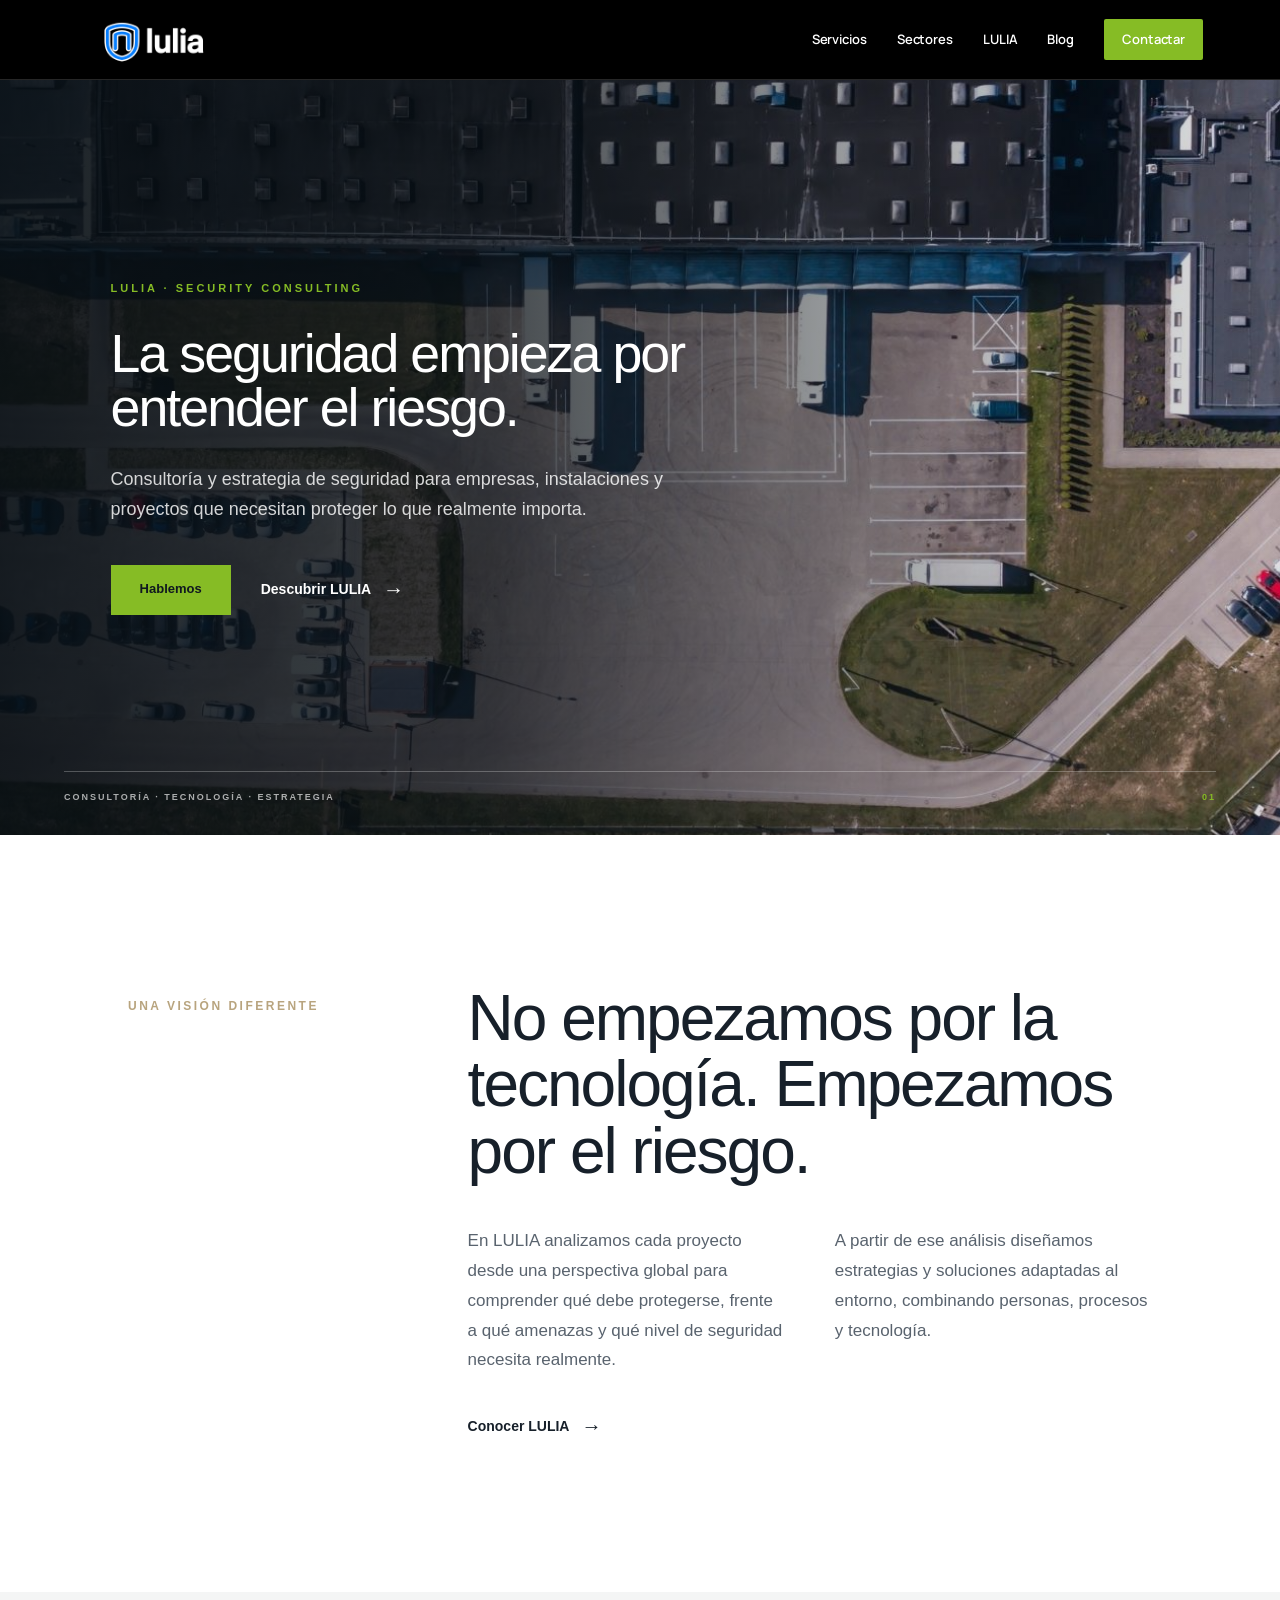
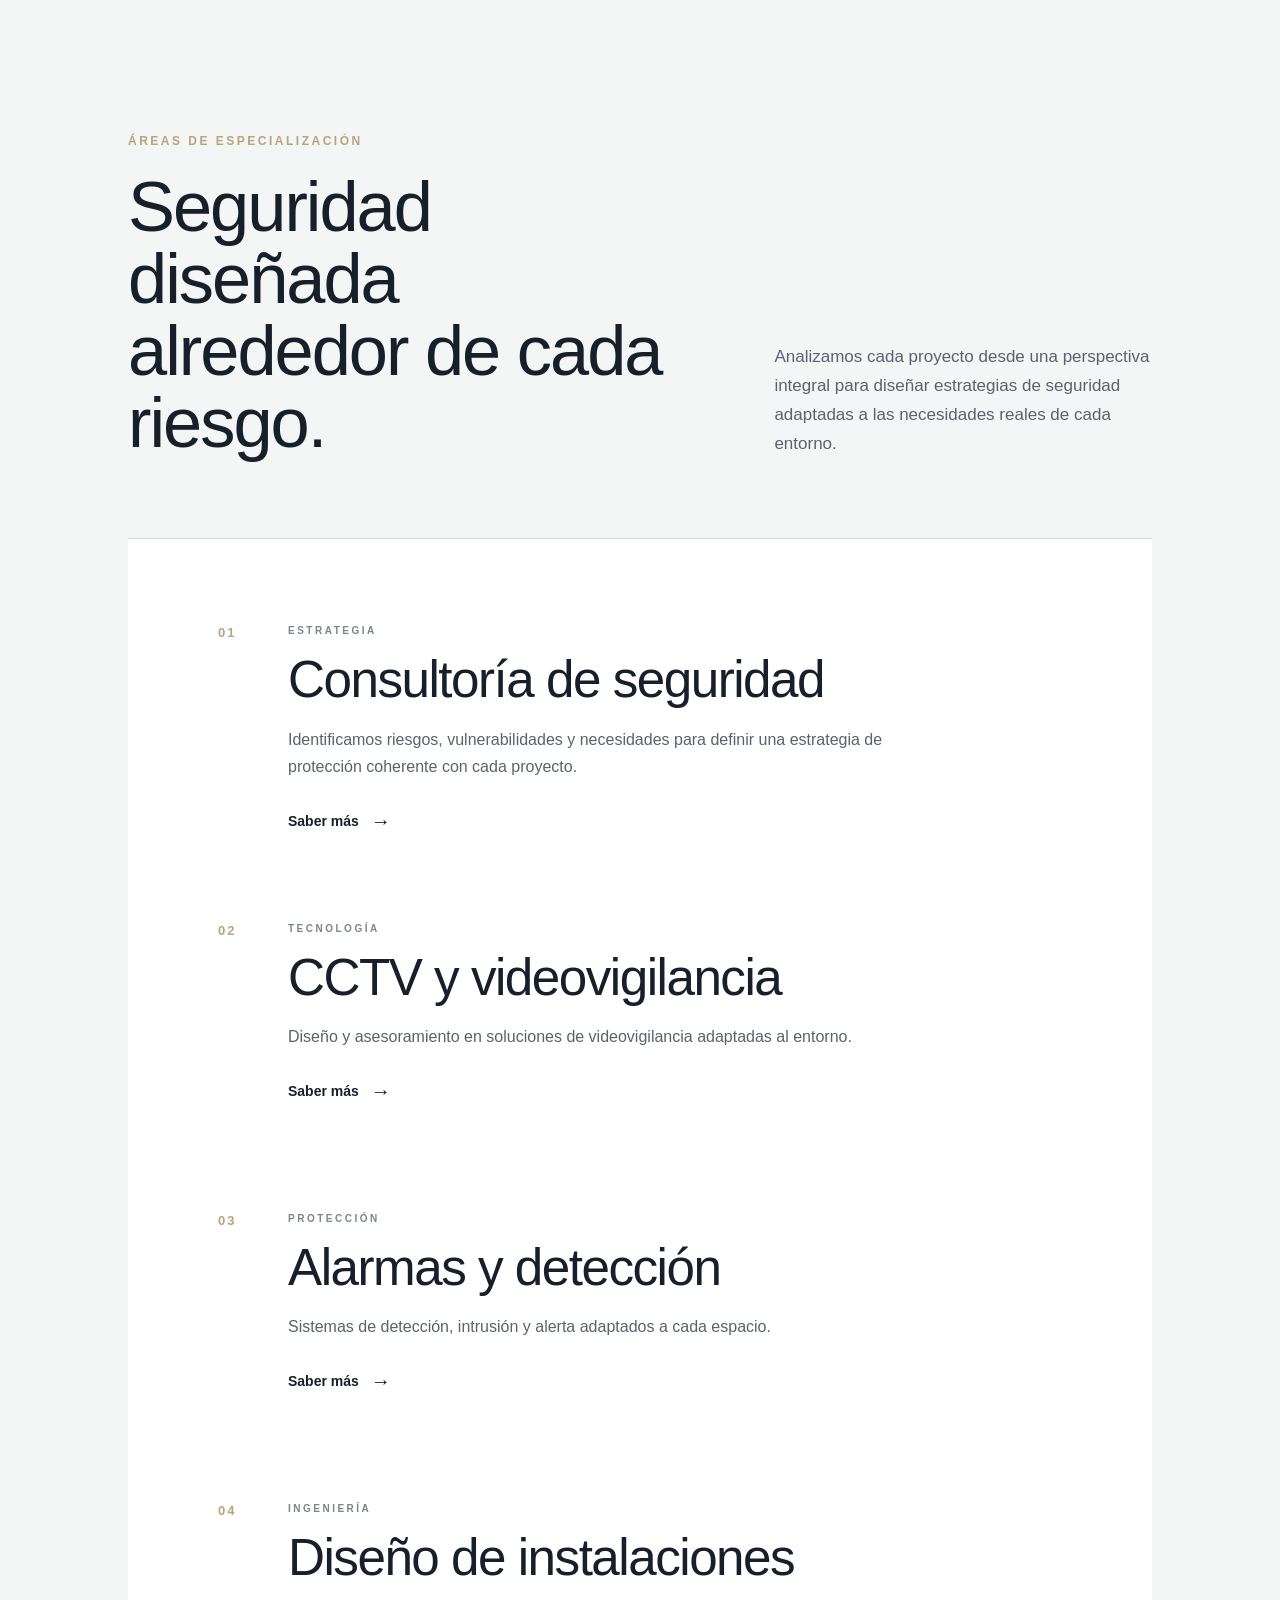
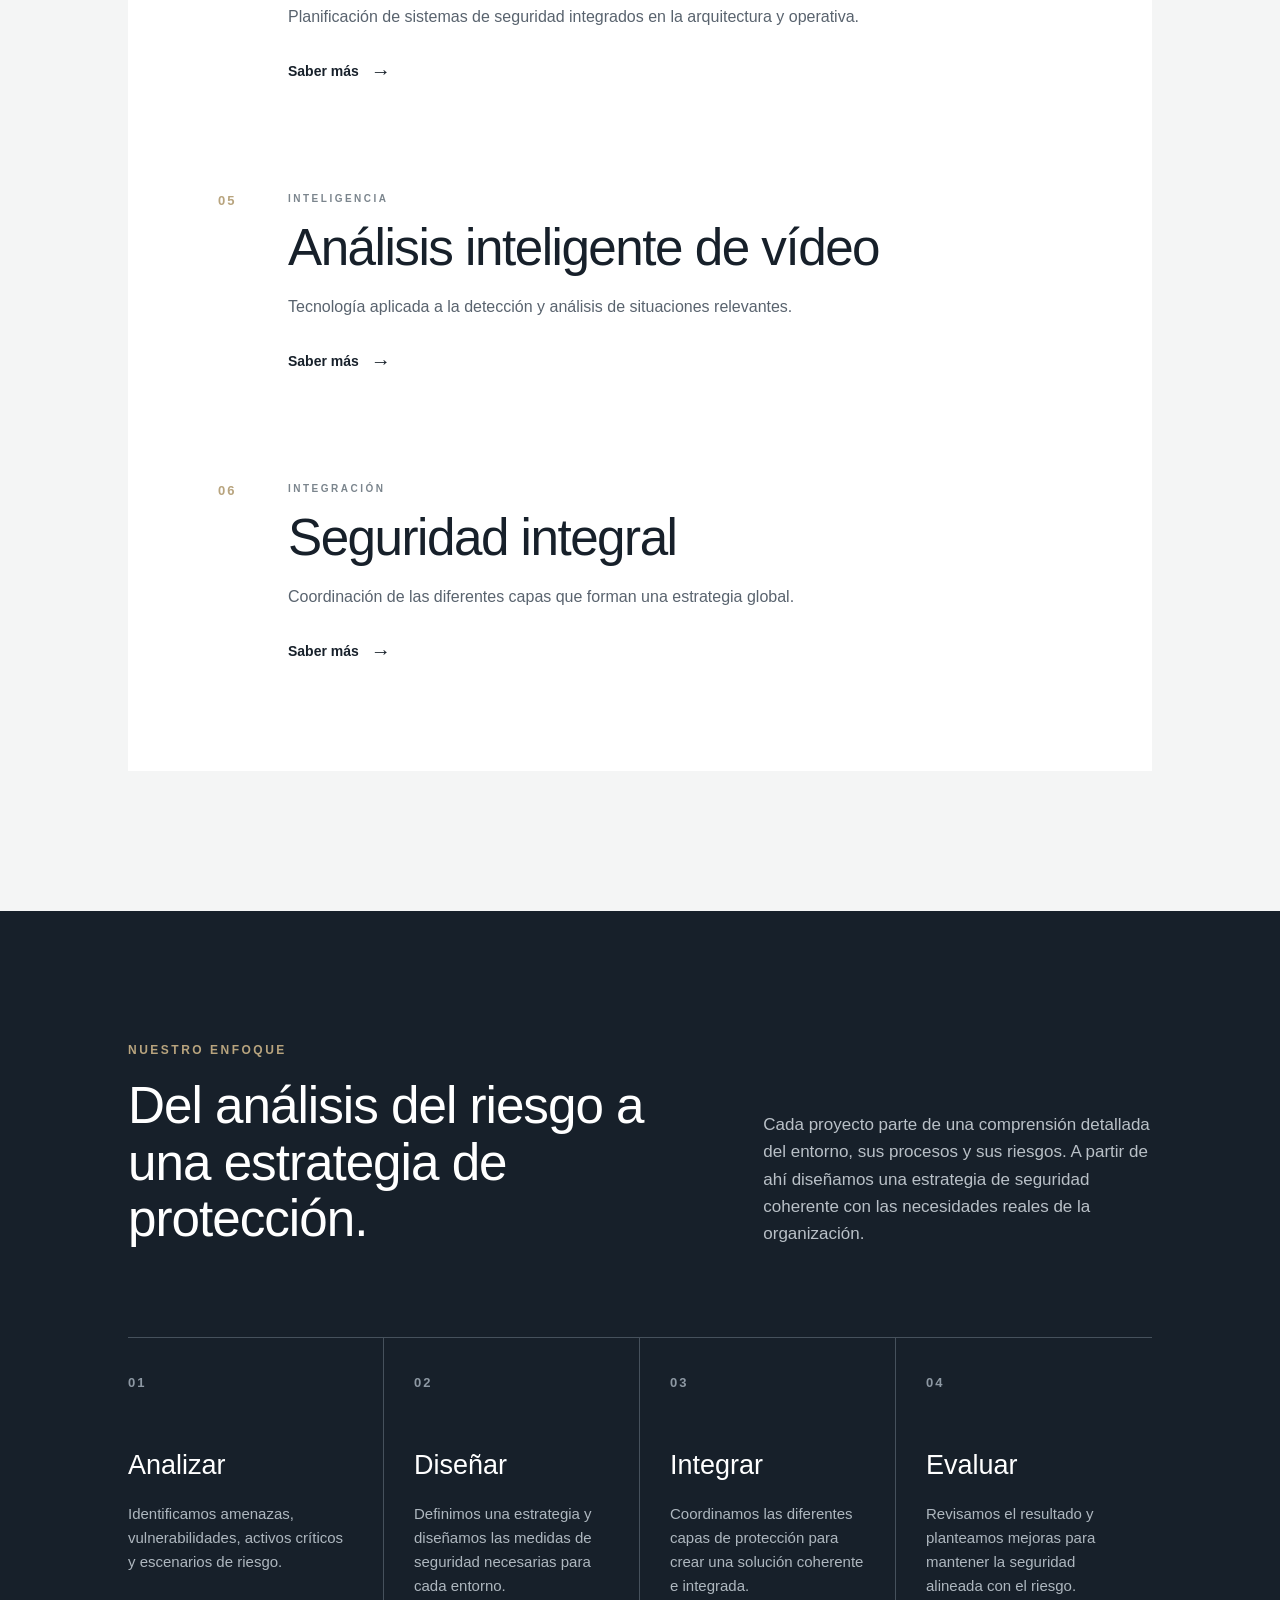
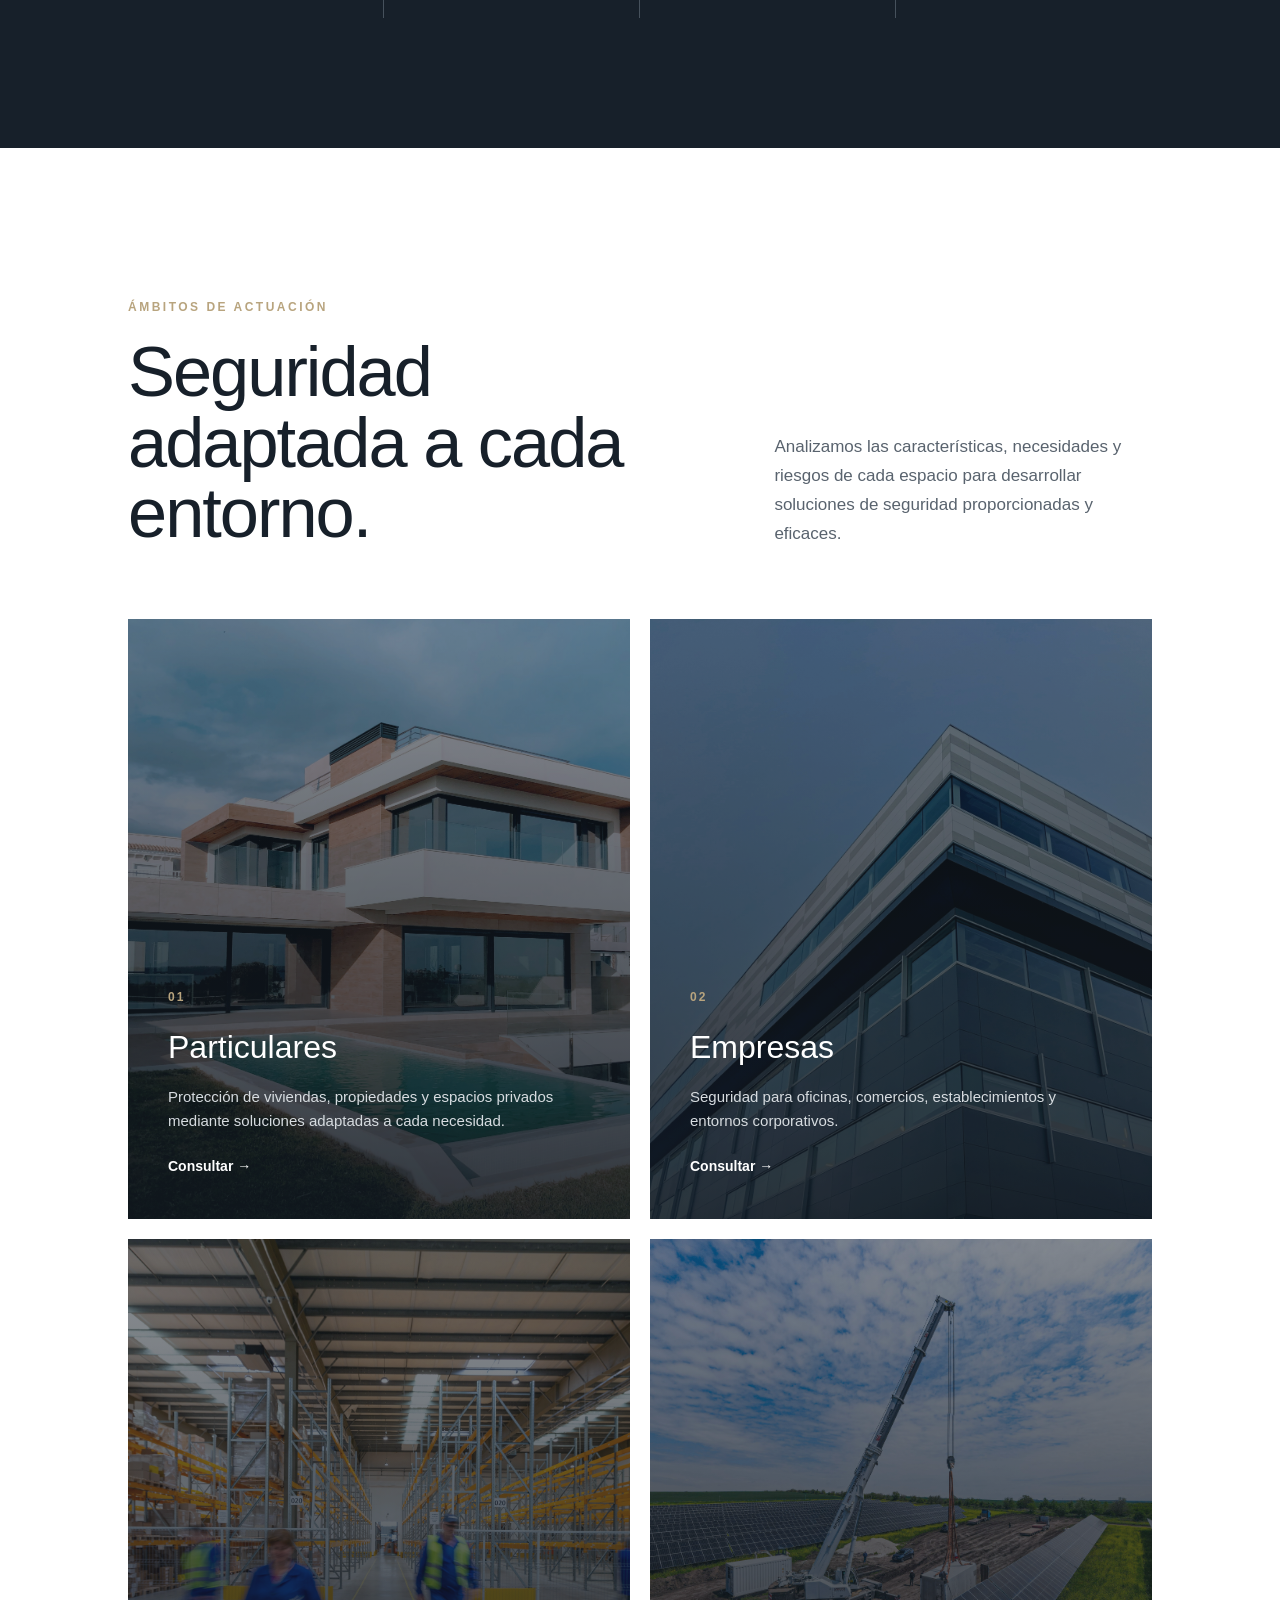
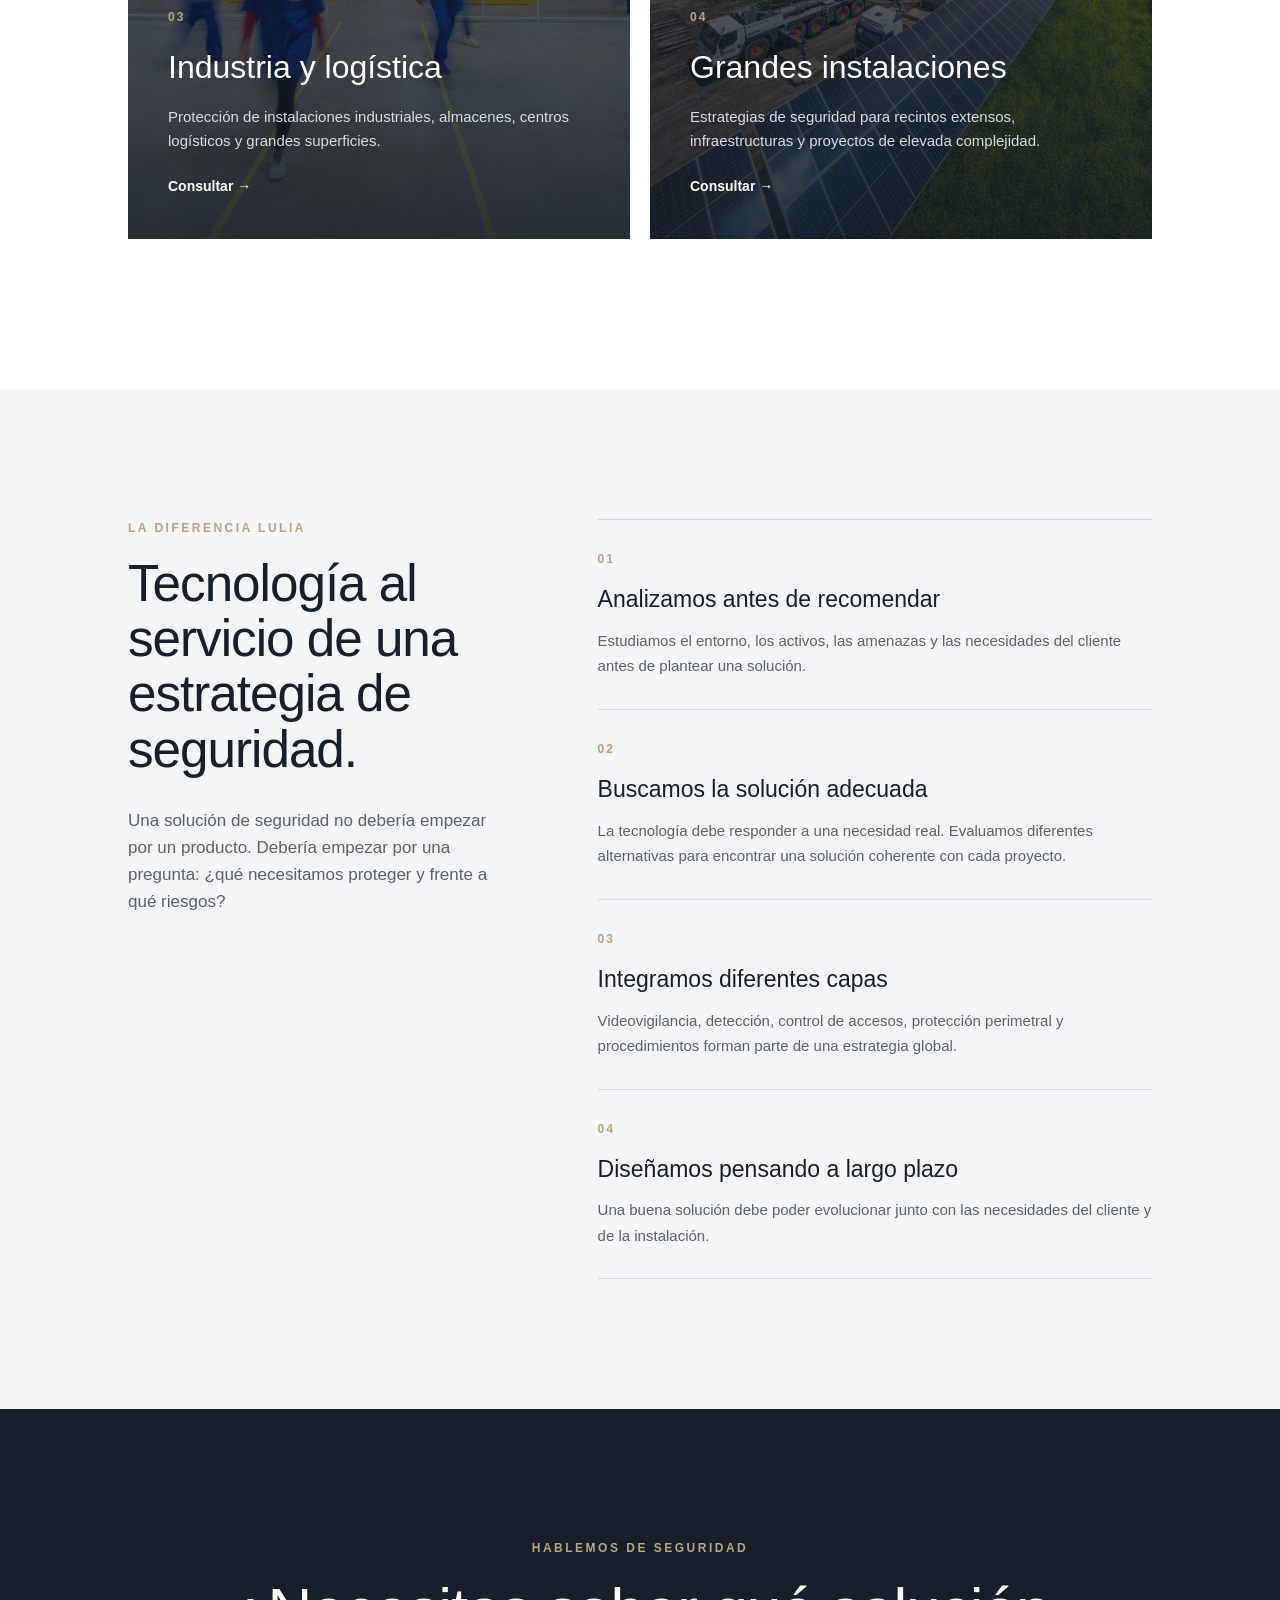
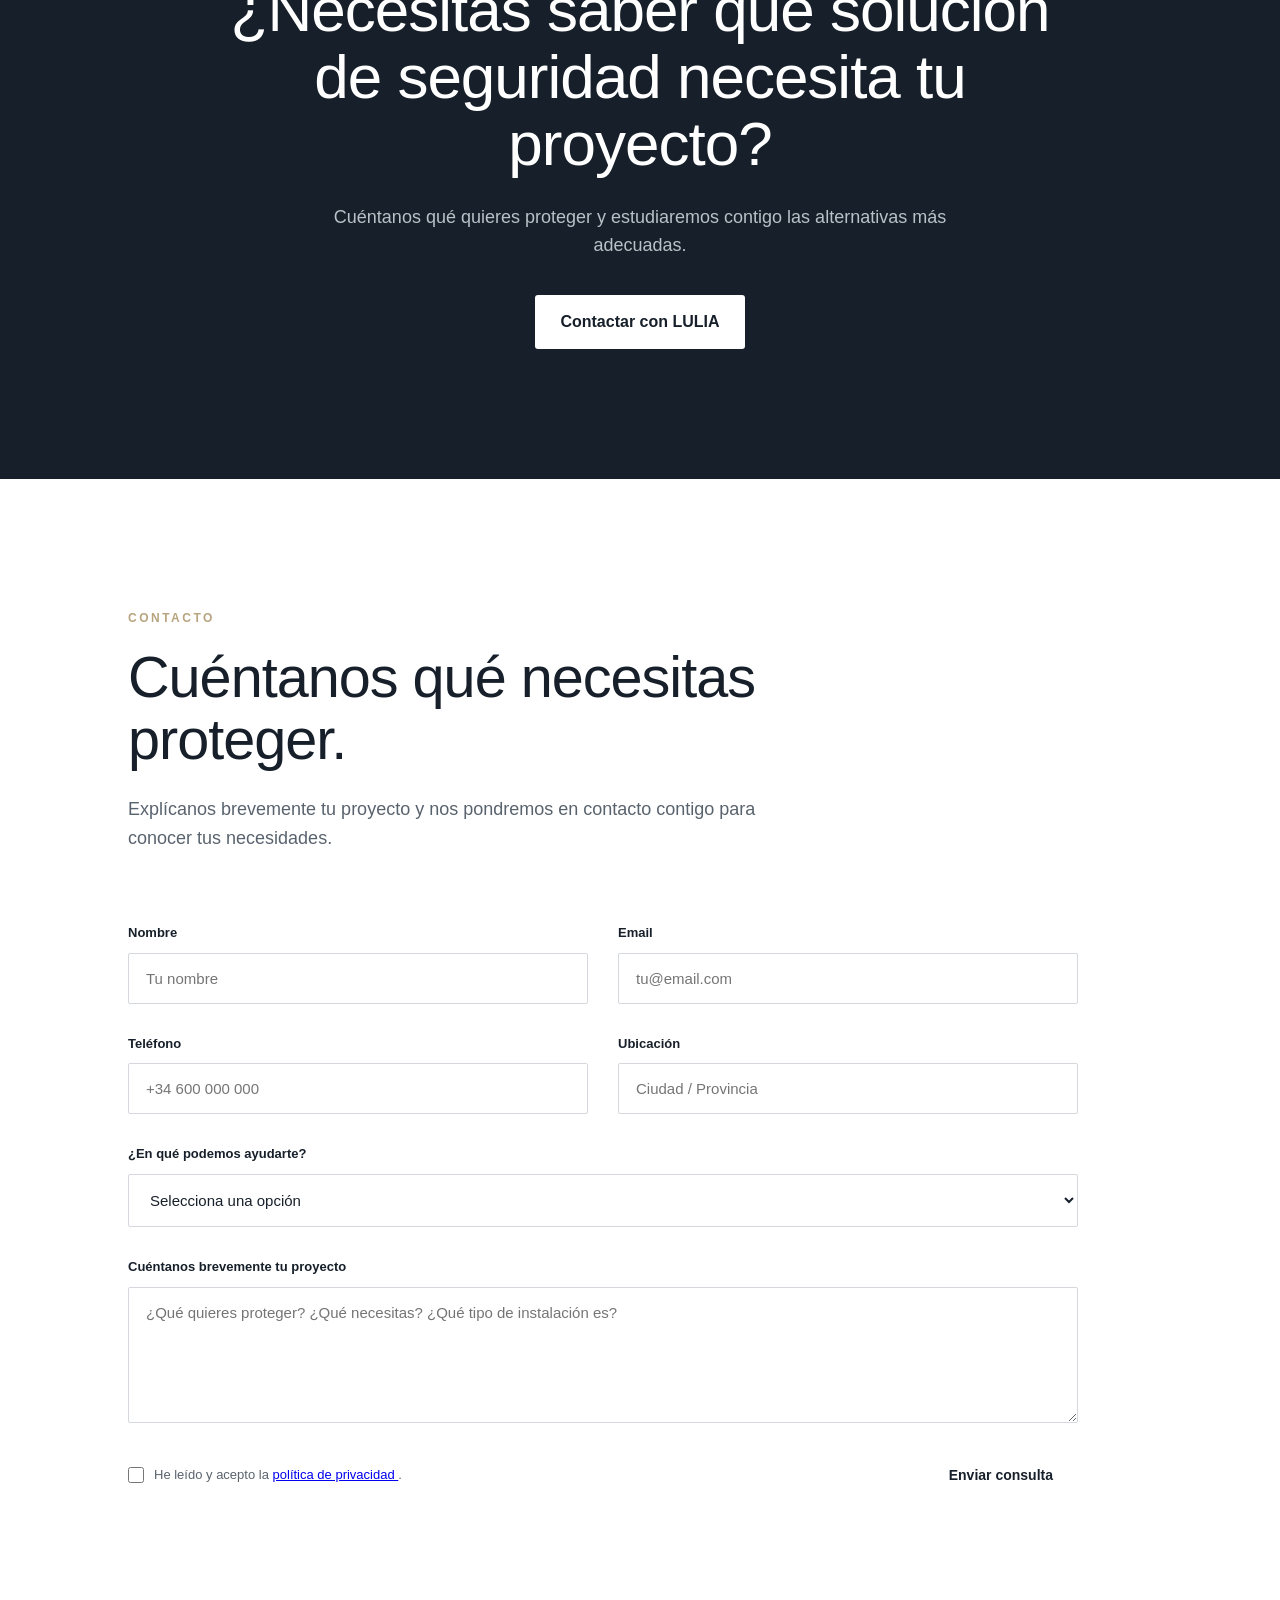
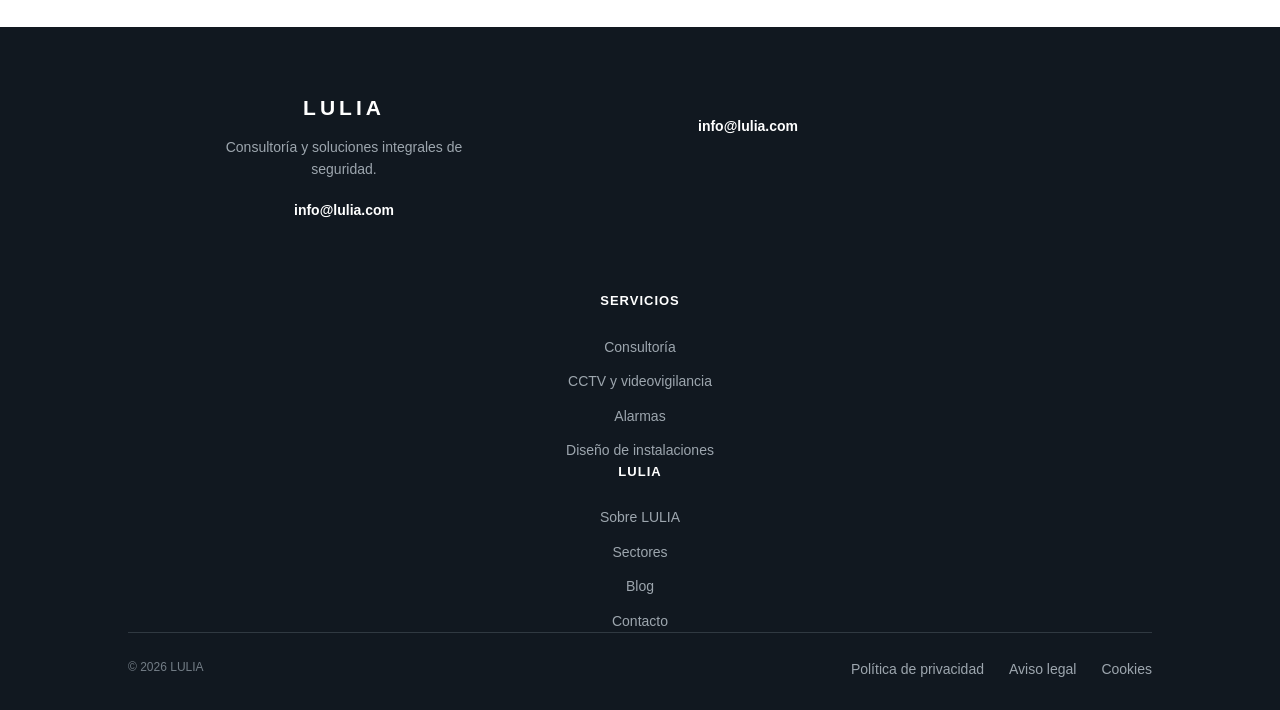
==== commit c2f9a690: "Mejora animaciones de botones y navegación" ====
--- a/index.html
+++ b/index.html
@@ -181,6 +181,13 @@
     ]
 }
 </script>
+<link rel="preconnect" href="https://fonts.googleapis.com">
+<link rel="preconnect" href="https://fonts.gstatic.com" crossorigin>
+
+<link
+    href="https://fonts.googleapis.com/css2?family=Manrope:wght@400;500;600;700;800&display=swap"
+    rel="stylesheet"
+>
 
 </head>
 
--- a/styles.css
+++ b/styles.css
@@ -4791,4 +4791,263 @@
     max-height: 58px;
 
     object-fit: contain;
+}
+/* =====================================================
+   MENÚ MÓVIL — CONTRASTE
+   ===================================================== */
+
+@media (max-width: 800px) {
+
+    header .main-nav {
+    position: absolute;
+
+    top: 72px;
+    left: 0;
+
+    width: 100%;
+
+    display: flex;
+
+    flex-direction: column;
+    align-items: stretch;
+
+    gap: 0;
+
+    margin: 0;
+
+    background: #101820;
+
+    border-bottom: 1px solid rgba(255, 255, 255, 0.15);
+
+    opacity: 0;
+
+    visibility: hidden;
+
+    transform: translateY(-15px);
+
+    pointer-events: none;
+
+    transition:
+        opacity 0.35s ease,
+        transform 0.45s cubic-bezier(0.22, 1, 0.36, 1),
+        visibility 0.45s ease;
+
+    overflow: hidden;
+}
+
+
+header .main-nav.open {
+    opacity: 1;
+
+    visibility: visible;
+
+    transform: translateY(0);
+
+    pointer-events: auto;
+}
+    header .main-nav a {
+        color: #ffffff;
+        background: #101820;
+        border-bottom: 1px solid rgba(255, 255, 255, 0.12);
+    }
+
+    header .main-nav a:hover {
+        color: #86bc25;
+        background: #101820;
+    }
+
+    header .main-nav .nav-contact {
+        color: #101820;
+        background: #86bc25;
+    }
+
+    header .main-nav .nav-contact:hover {
+        color: #101820;
+        background: #ffffff;
+    }
+    header .main-nav a {
+    opacity: 0;
+
+    transform: translateY(-12px);
+
+    transition:
+        opacity 0.3s ease,
+        transform 0.4s cubic-bezier(0.22, 1, 0.36, 1),
+        color 0.25s ease,
+        background 0.25s ease;
+}
+
+
+header .main-nav.open a {
+    opacity: 1;
+
+    transform: translateY(0);
+}
+
+
+header .main-nav.open a:nth-child(1) {
+    transition-delay: 0.08s;
+}
+
+
+header .main-nav.open a:nth-child(2) {
+    transition-delay: 0.13s;
+}
+
+
+header .main-nav.open a:nth-child(3) {
+    transition-delay: 0.18s;
+}
+
+
+header .main-nav.open a:nth-child(4) {
+    transition-delay: 0.23s;
+}
+
+
+header .main-nav.open a:nth-child(5) {
+    transition-delay: 0.28s;
+}
+
+}
+/* =====================================================
+   LULIA — TIPOGRAFÍA HEADER
+   ===================================================== */
+
+header,
+header .brand,
+header .main-nav,
+header .main-nav a,
+header .nav-contact,
+header .menu-toggle {
+    font-family: "Manrope", sans-serif;
+}
+
+header .main-nav a {
+    font-size: 13px;
+    font-weight: 600;
+    letter-spacing: -0.1px;
+}
+
+header .nav-contact {
+    font-size: 12px;
+    font-weight: 700;
+    letter-spacing: 0.2px;
+}
+/* =====================================================
+   HEADER — HOVER PREMIUM
+   ===================================================== */
+
+header .main-nav a {
+    position: relative;
+
+    transition:
+        color 0.25s ease,
+        transform 0.25s ease;
+}
+
+
+/* Línea animada */
+
+header .main-nav a:not(.nav-contact)::after {
+    content: "";
+
+    position: absolute;
+
+    left: 0;
+    bottom: -8px;
+
+    width: 0;
+    height: 2px;
+
+    background: #86bc25;
+
+    transition:
+        width 0.35s cubic-bezier(0.22, 1, 0.36, 1);
+}
+
+
+/* Enlaces normales */
+
+header .main-nav a:not(.nav-contact):hover {
+    color: #86bc25;
+
+    transform: translateY(-1px);
+}
+
+
+header .main-nav a:not(.nav-contact):hover::after {
+    width: 100%;
+}
+
+
+/* =====================================================
+   CONTACTAR
+   ===================================================== */
+
+header .nav-contact {
+    transition:
+        background 0.3s ease,
+        color 0.3s ease,
+        transform 0.3s ease,
+        box-shadow 0.3s ease;
+}
+
+
+header .nav-contact:hover {
+    background: #ff0000;
+
+    color: #101820;
+
+    transform: translateY(-2px);
+
+    box-shadow: 0 8px 20px rgba(0, 0, 0, 0.18);
+}
+/* =====================================================
+   HERO — BOTÓN HABLEMOS
+   ===================================================== */
+
+.hero .hero-buttons .button {
+    position: relative;
+
+    display: inline-flex;
+
+    align-items: center;
+    justify-content: center;
+
+    min-height: 50px;
+
+    padding: 0 28px;
+
+    background: #86bc25;
+
+    color: #101820;
+
+    border: 1px solid #86bc25;
+
+    text-decoration: none;
+
+    font-size: 13px;
+
+    font-weight: 700;
+
+    transition:
+        background 0.3s ease,
+        color 0.3s ease,
+        transform 0.3s ease,
+        box-shadow 0.3s ease;
+}
+
+
+.hero .hero-buttons .button:hover {
+    background: #ffffff;
+
+    color: #101820;
+
+    border-color: #ffffff;
+
+    transform: translateY(-3px);
+
+    box-shadow:
+        0 10px 25px rgba(0, 0, 0, 0.22);
 }
--- a/styles.css
+++ b/styles.css
@@ -4791,4 +4791,263 @@
     max-height: 58px;
 
     object-fit: contain;
+}
+/* =====================================================
+   MENÚ MÓVIL — CONTRASTE
+   ===================================================== */
+
+@media (max-width: 800px) {
+
+    header .main-nav {
+    position: absolute;
+
+    top: 72px;
+    left: 0;
+
+    width: 100%;
+
+    display: flex;
+
+    flex-direction: column;
+    align-items: stretch;
+
+    gap: 0;
+
+    margin: 0;
+
+    background: #101820;
+
+    border-bottom: 1px solid rgba(255, 255, 255, 0.15);
+
+    opacity: 0;
+
+    visibility: hidden;
+
+    transform: translateY(-15px);
+
+    pointer-events: none;
+
+    transition:
+        opacity 0.35s ease,
+        transform 0.45s cubic-bezier(0.22, 1, 0.36, 1),
+        visibility 0.45s ease;
+
+    overflow: hidden;
+}
+
+
+header .main-nav.open {
+    opacity: 1;
+
+    visibility: visible;
+
+    transform: translateY(0);
+
+    pointer-events: auto;
+}
+    header .main-nav a {
+        color: #ffffff;
+        background: #101820;
+        border-bottom: 1px solid rgba(255, 255, 255, 0.12);
+    }
+
+    header .main-nav a:hover {
+        color: #86bc25;
+        background: #101820;
+    }
+
+    header .main-nav .nav-contact {
+        color: #101820;
+        background: #86bc25;
+    }
+
+    header .main-nav .nav-contact:hover {
+        color: #101820;
+        background: #ffffff;
+    }
+    header .main-nav a {
+    opacity: 0;
+
+    transform: translateY(-12px);
+
+    transition:
+        opacity 0.3s ease,
+        transform 0.4s cubic-bezier(0.22, 1, 0.36, 1),
+        color 0.25s ease,
+        background 0.25s ease;
+}
+
+
+header .main-nav.open a {
+    opacity: 1;
+
+    transform: translateY(0);
+}
+
+
+header .main-nav.open a:nth-child(1) {
+    transition-delay: 0.08s;
+}
+
+
+header .main-nav.open a:nth-child(2) {
+    transition-delay: 0.13s;
+}
+
+
+header .main-nav.open a:nth-child(3) {
+    transition-delay: 0.18s;
+}
+
+
+header .main-nav.open a:nth-child(4) {
+    transition-delay: 0.23s;
+}
+
+
+header .main-nav.open a:nth-child(5) {
+    transition-delay: 0.28s;
+}
+
+}
+/* =====================================================
+   LULIA — TIPOGRAFÍA HEADER
+   ===================================================== */
+
+header,
+header .brand,
+header .main-nav,
+header .main-nav a,
+header .nav-contact,
+header .menu-toggle {
+    font-family: "Manrope", sans-serif;
+}
+
+header .main-nav a {
+    font-size: 13px;
+    font-weight: 600;
+    letter-spacing: -0.1px;
+}
+
+header .nav-contact {
+    font-size: 12px;
+    font-weight: 700;
+    letter-spacing: 0.2px;
+}
+/* =====================================================
+   HEADER — HOVER PREMIUM
+   ===================================================== */
+
+header .main-nav a {
+    position: relative;
+
+    transition:
+        color 0.25s ease,
+        transform 0.25s ease;
+}
+
+
+/* Línea animada */
+
+header .main-nav a:not(.nav-contact)::after {
+    content: "";
+
+    position: absolute;
+
+    left: 0;
+    bottom: -8px;
+
+    width: 0;
+    height: 2px;
+
+    background: #86bc25;
+
+    transition:
+        width 0.35s cubic-bezier(0.22, 1, 0.36, 1);
+}
+
+
+/* Enlaces normales */
+
+header .main-nav a:not(.nav-contact):hover {
+    color: #86bc25;
+
+    transform: translateY(-1px);
+}
+
+
+header .main-nav a:not(.nav-contact):hover::after {
+    width: 100%;
+}
+
+
+/* =====================================================
+   CONTACTAR
+   ===================================================== */
+
+header .nav-contact {
+    transition:
+        background 0.3s ease,
+        color 0.3s ease,
+        transform 0.3s ease,
+        box-shadow 0.3s ease;
+}
+
+
+header .nav-contact:hover {
+    background: #ff0000;
+
+    color: #101820;
+
+    transform: translateY(-2px);
+
+    box-shadow: 0 8px 20px rgba(0, 0, 0, 0.18);
+}
+/* =====================================================
+   HERO — BOTÓN HABLEMOS
+   ===================================================== */
+
+.hero .hero-buttons .button {
+    position: relative;
+
+    display: inline-flex;
+
+    align-items: center;
+    justify-content: center;
+
+    min-height: 50px;
+
+    padding: 0 28px;
+
+    background: #86bc25;
+
+    color: #101820;
+
+    border: 1px solid #86bc25;
+
+    text-decoration: none;
+
+    font-size: 13px;
+
+    font-weight: 700;
+
+    transition:
+        background 0.3s ease,
+        color 0.3s ease,
+        transform 0.3s ease,
+        box-shadow 0.3s ease;
+}
+
+
+.hero .hero-buttons .button:hover {
+    background: #ffffff;
+
+    color: #101820;
+
+    border-color: #ffffff;
+
+    transform: translateY(-3px);
+
+    box-shadow:
+        0 10px 25px rgba(0, 0, 0, 0.22);
 }
